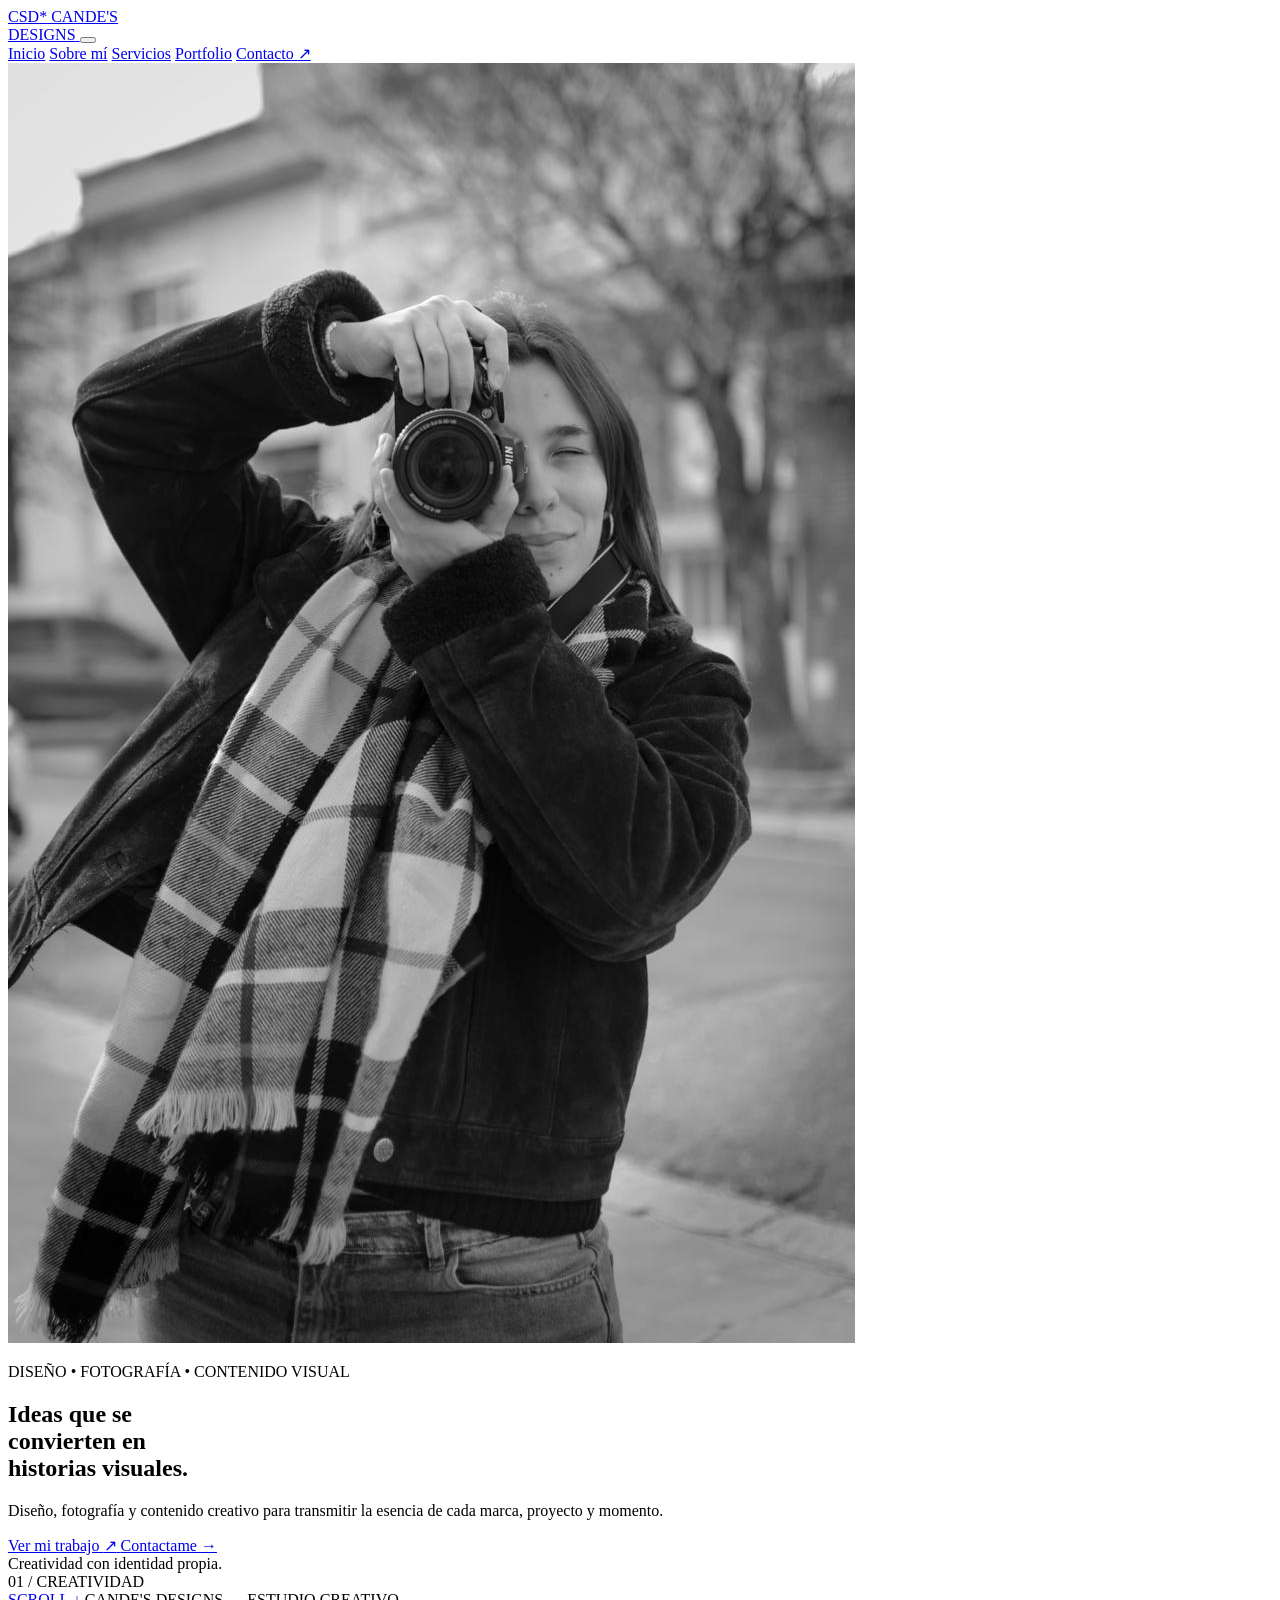
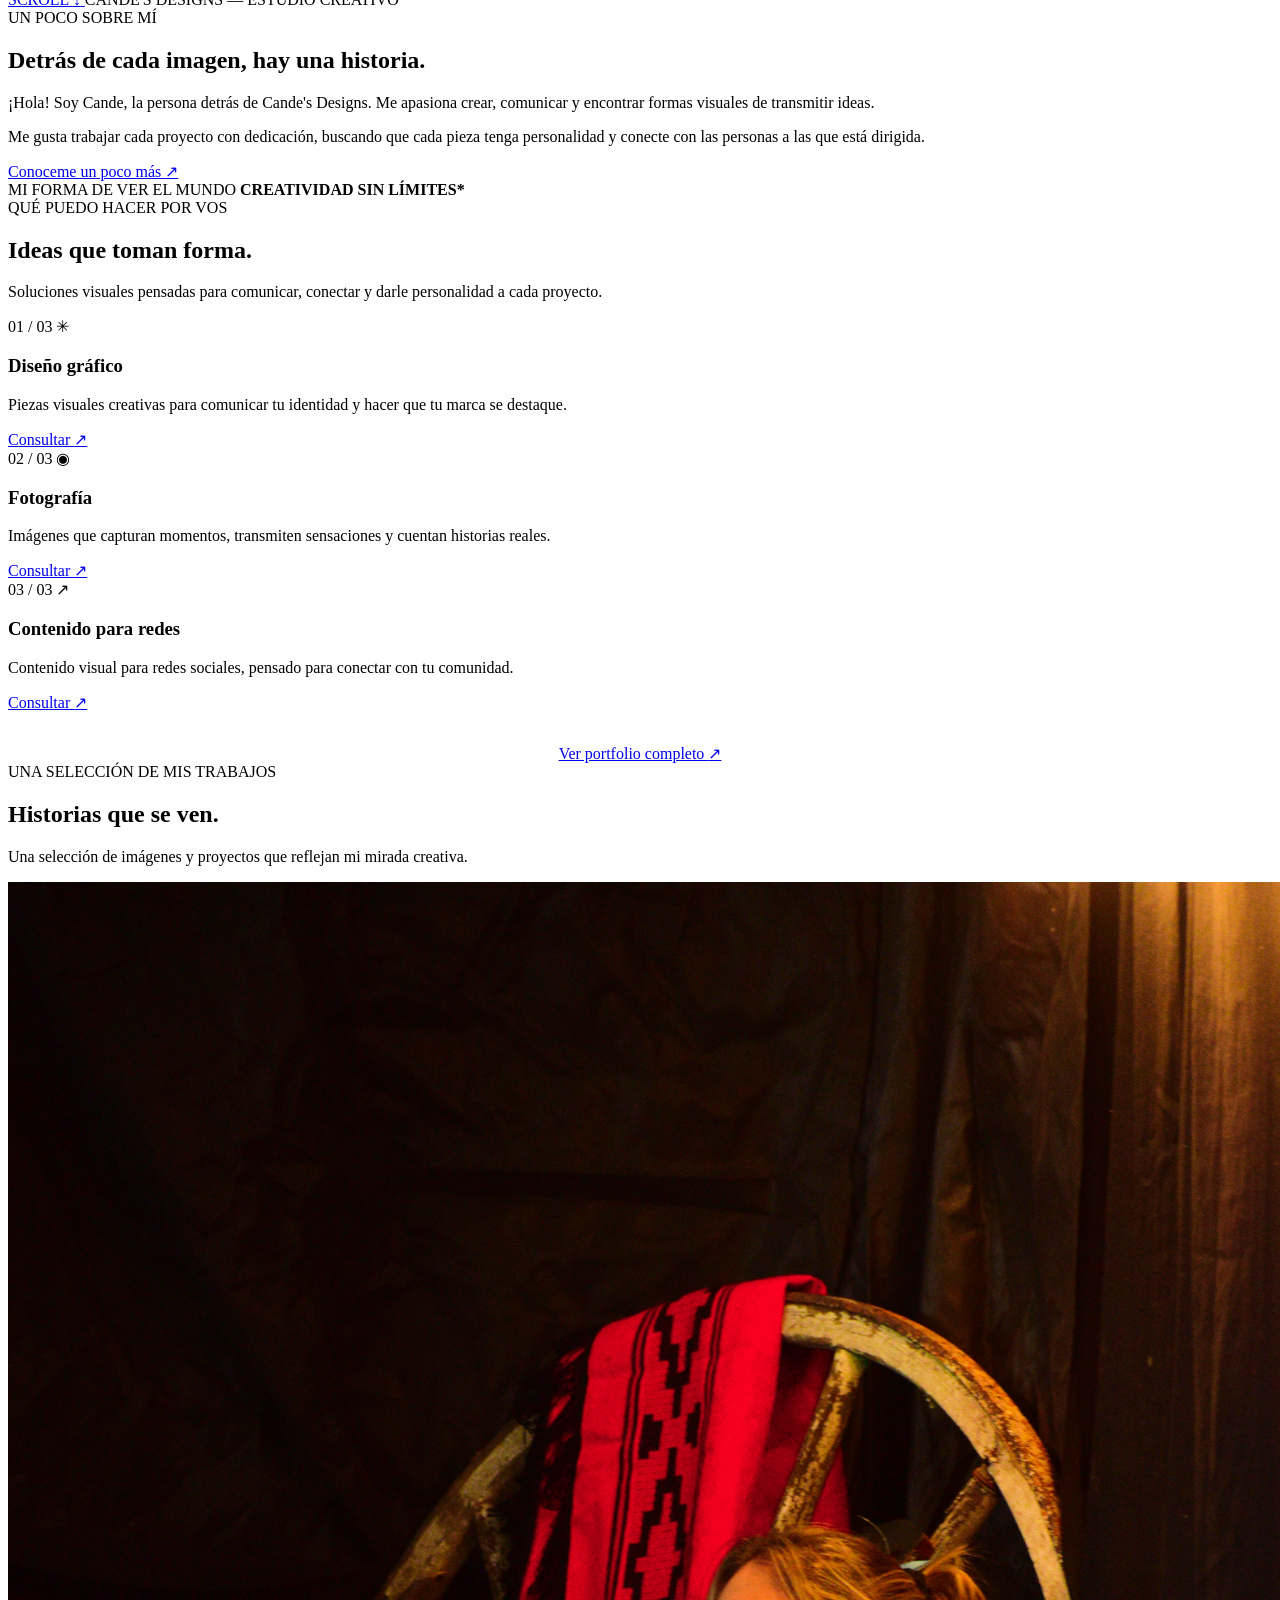
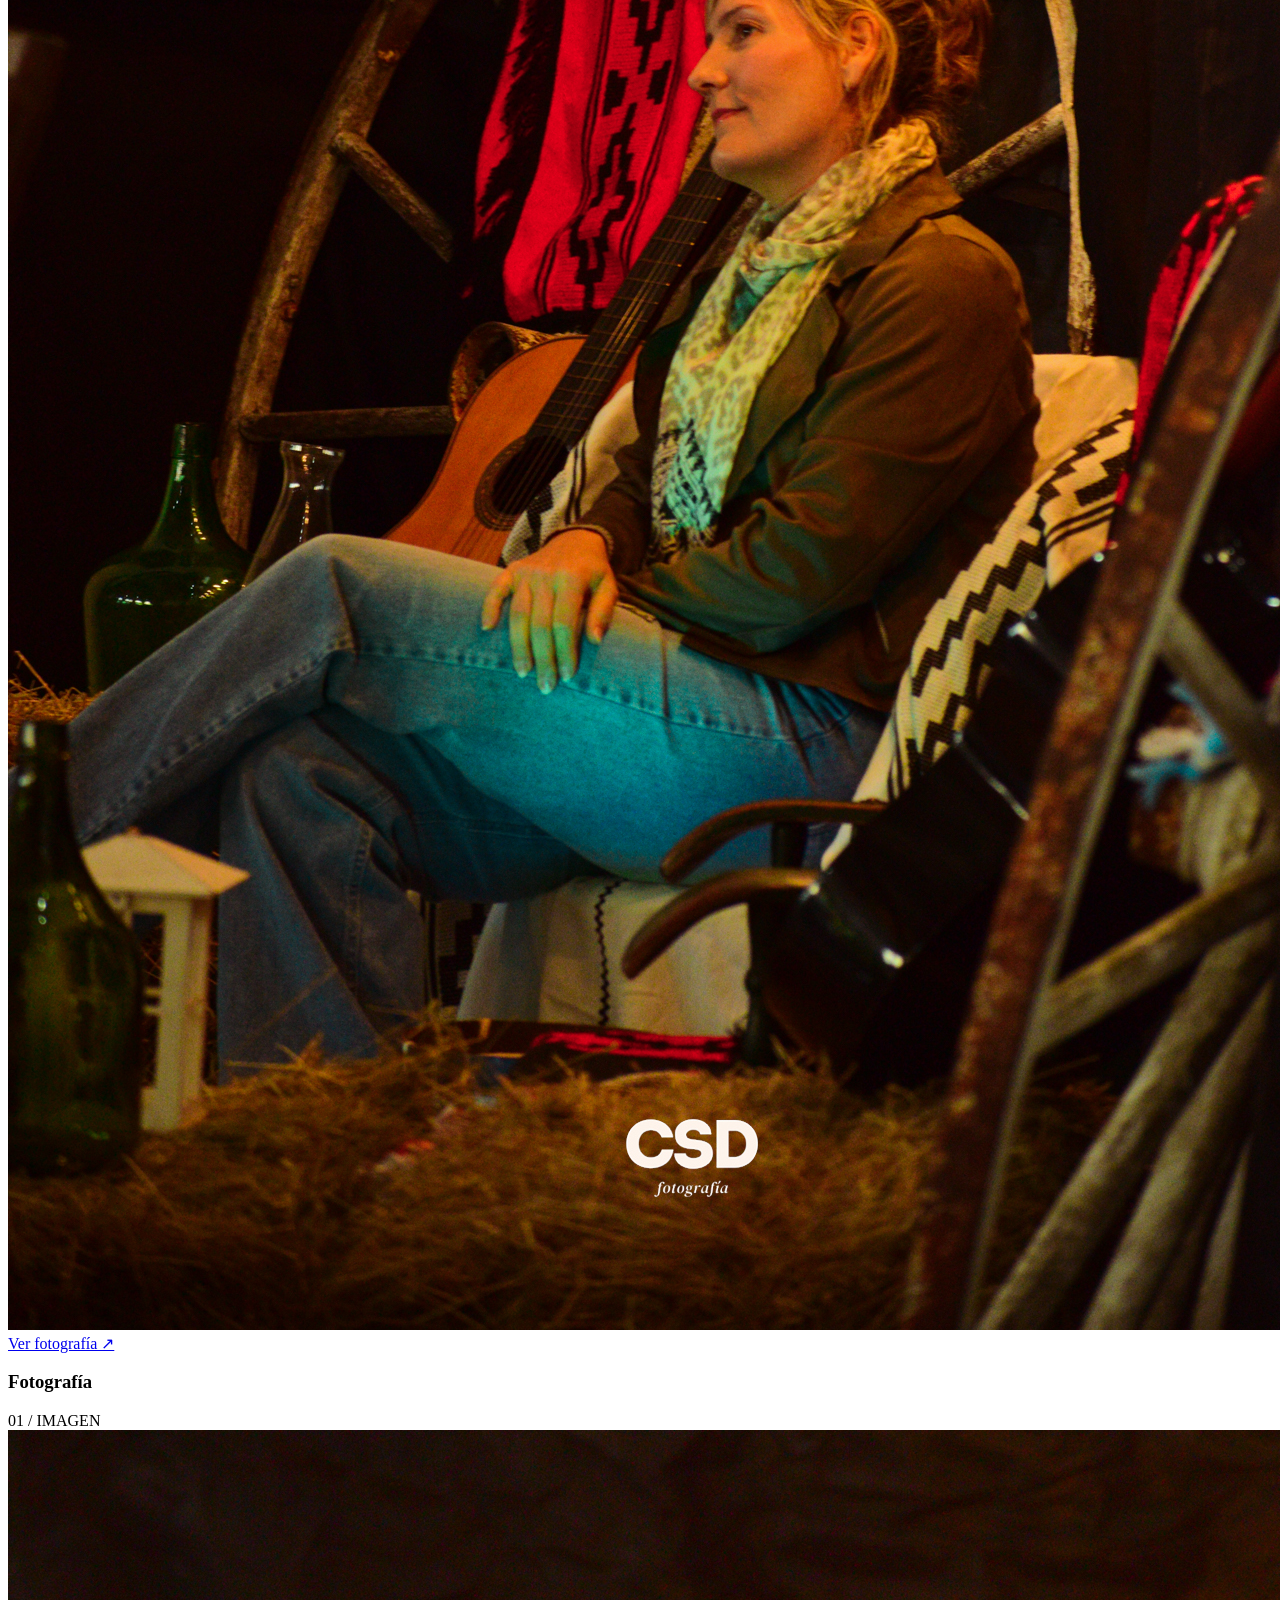
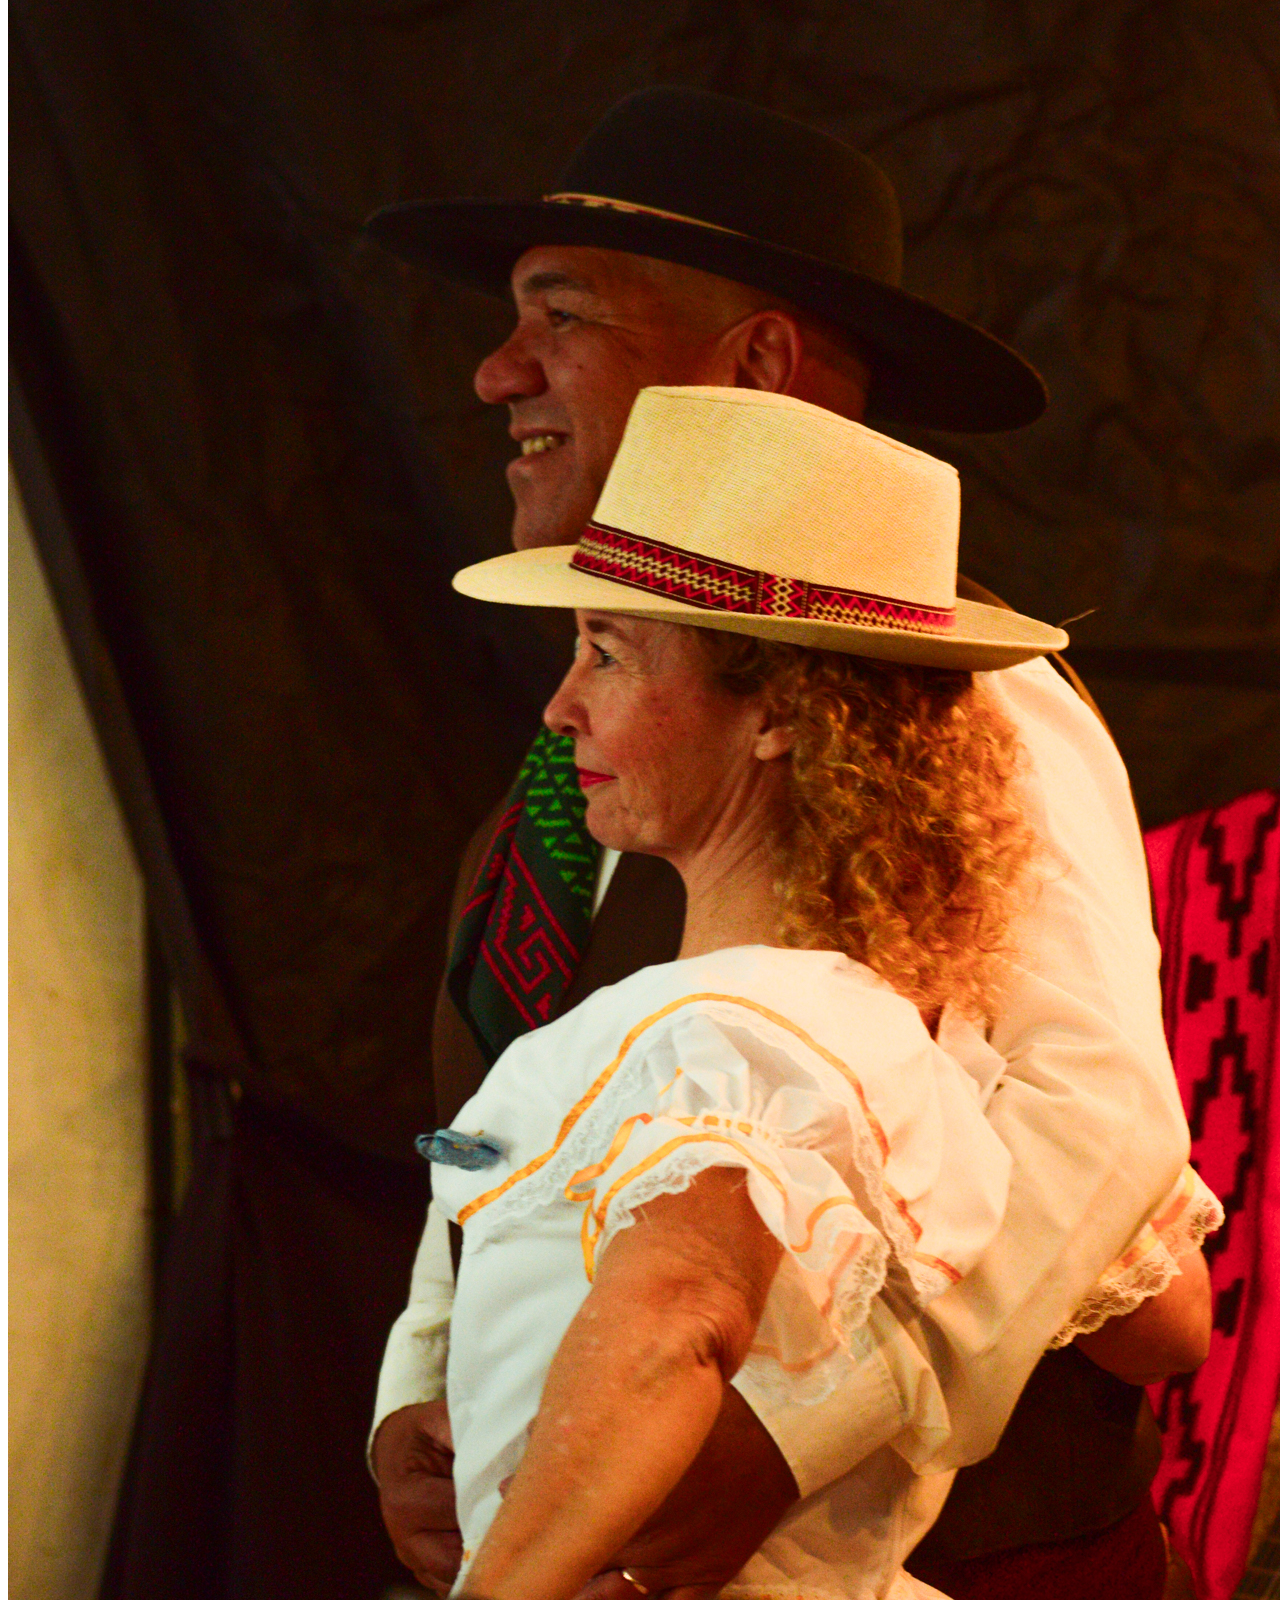
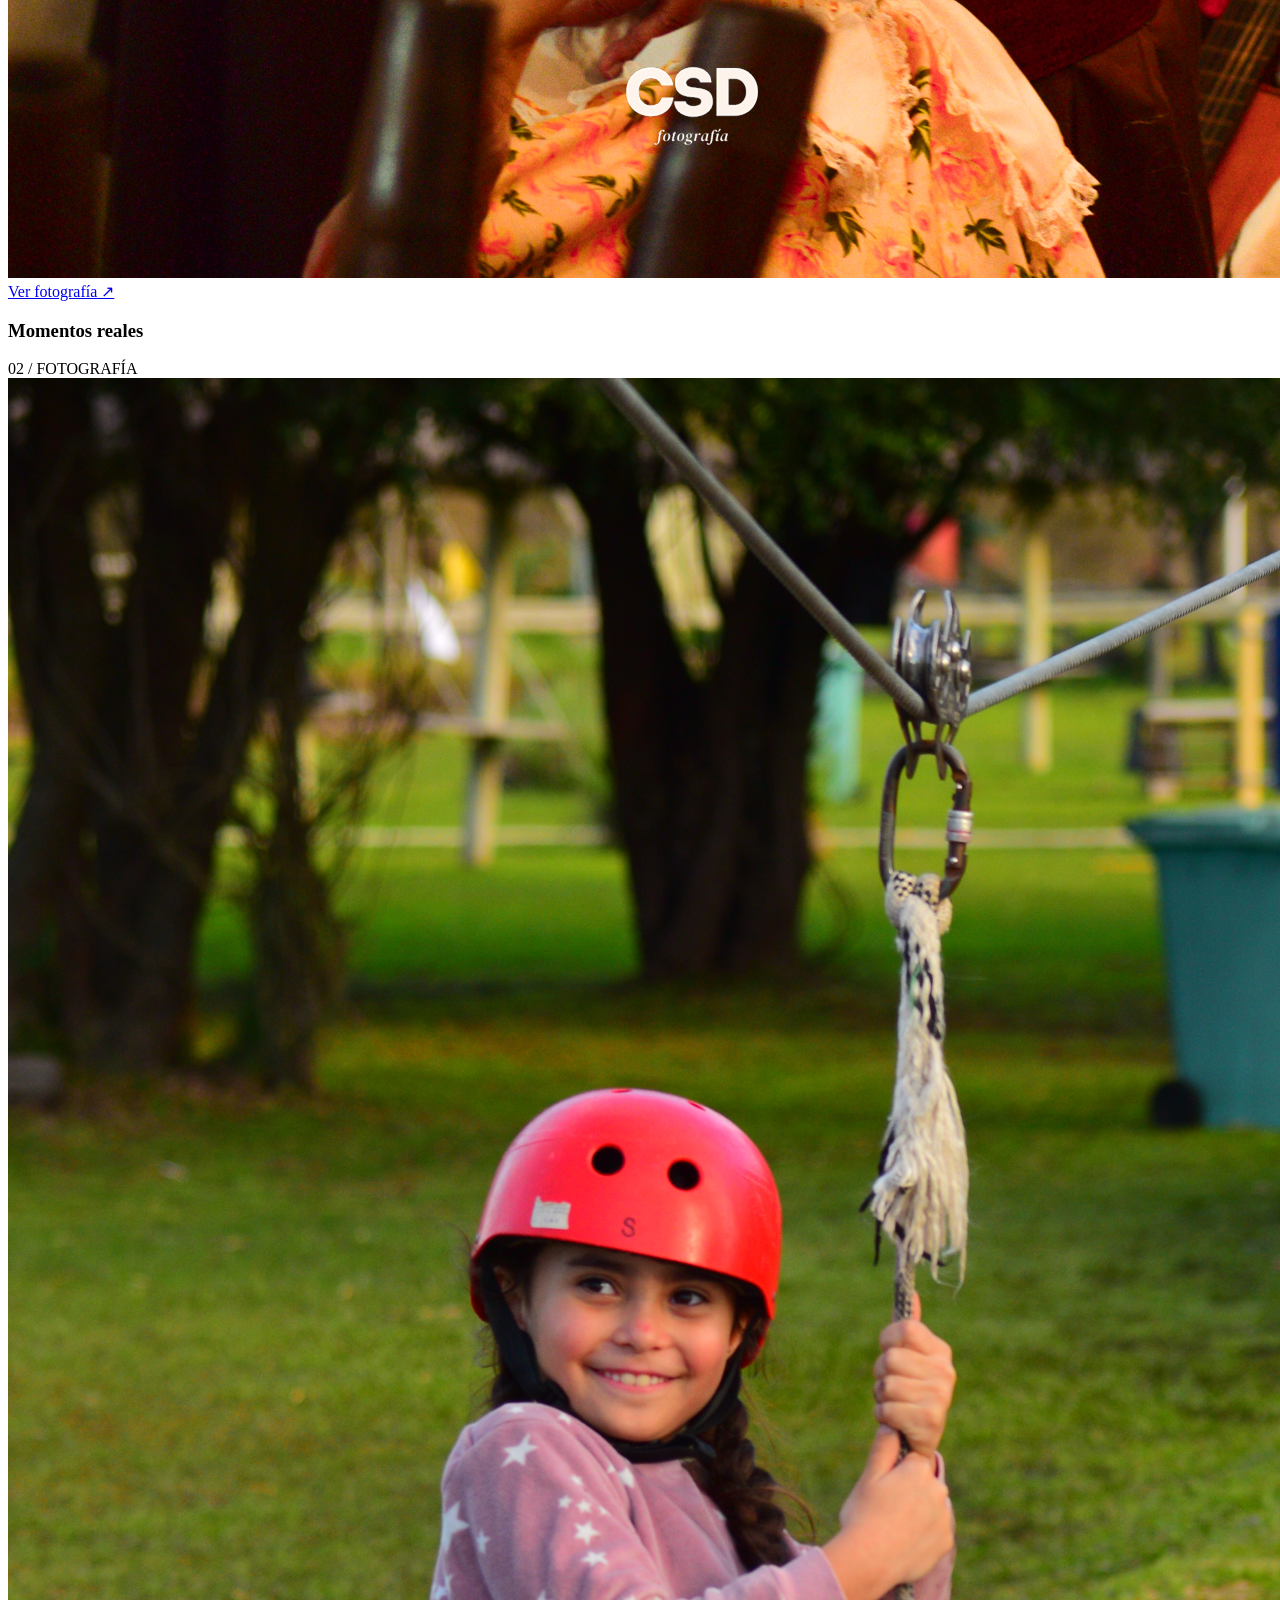
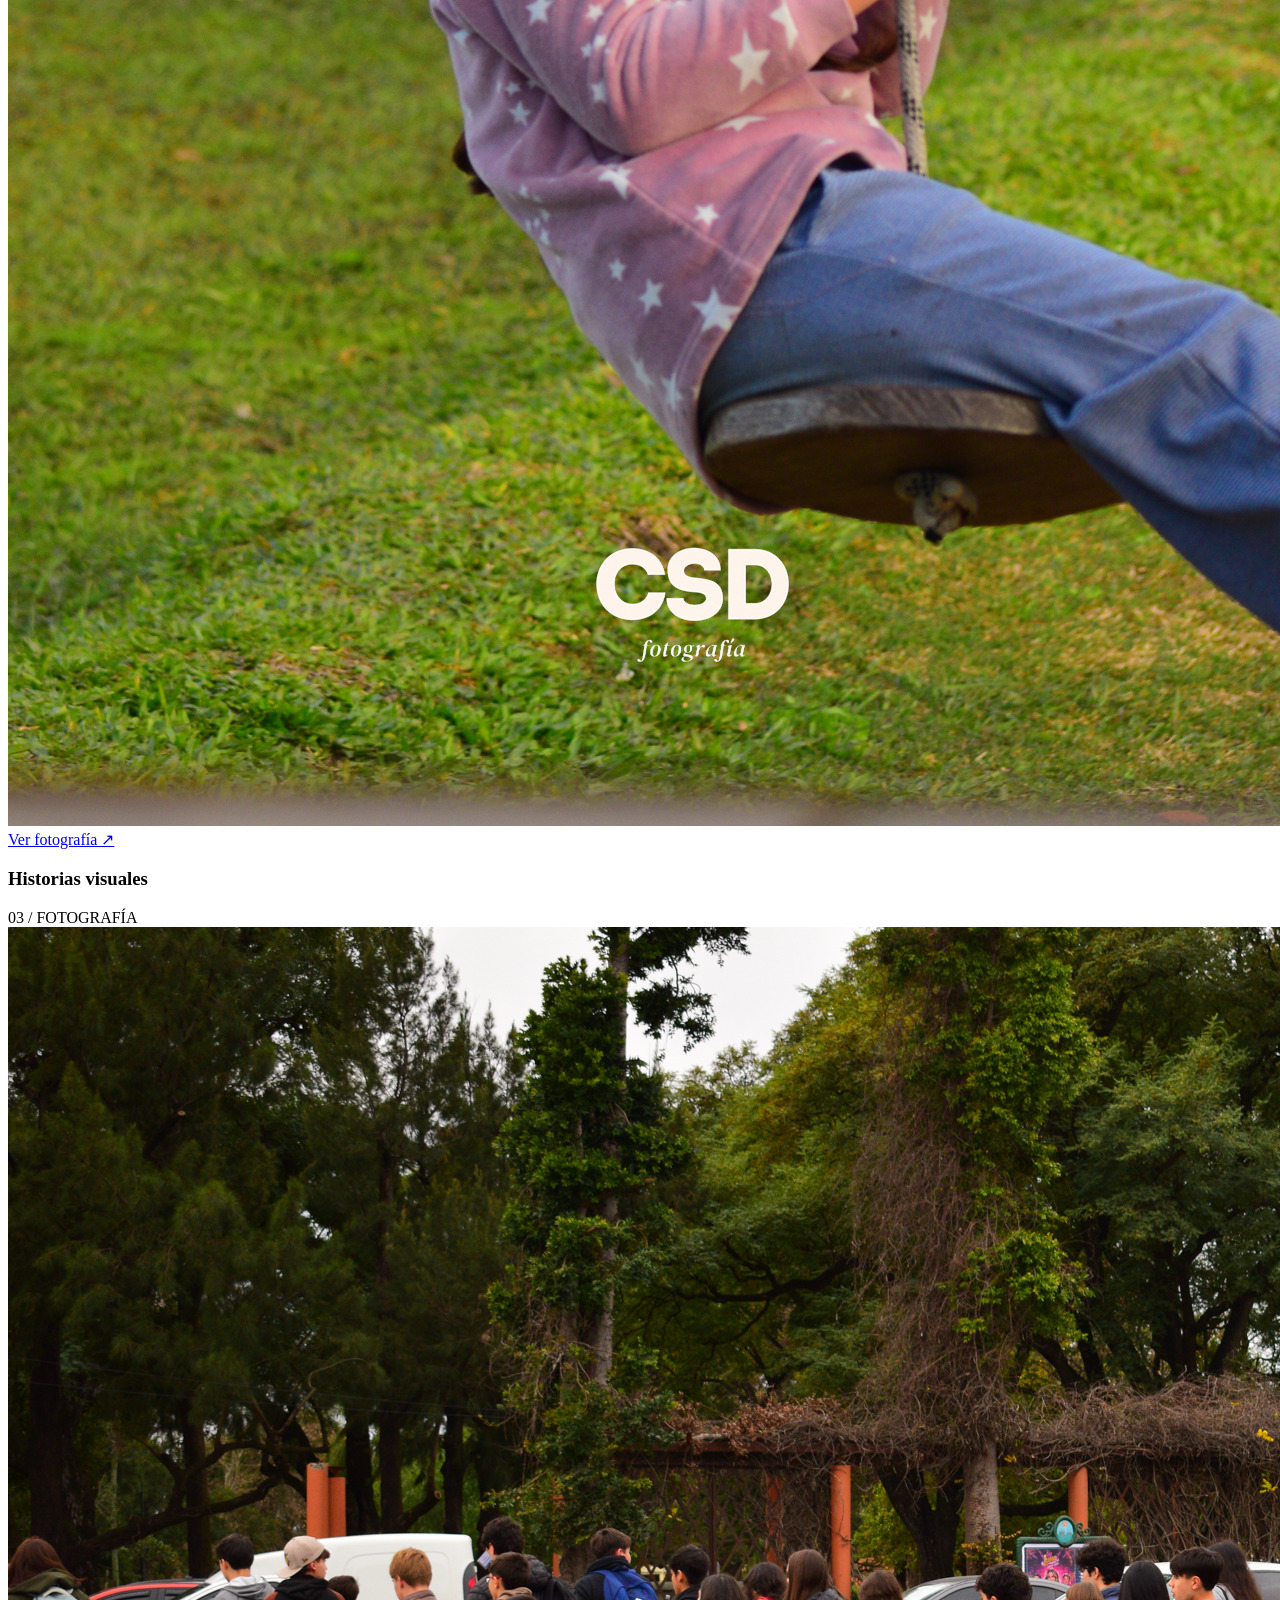
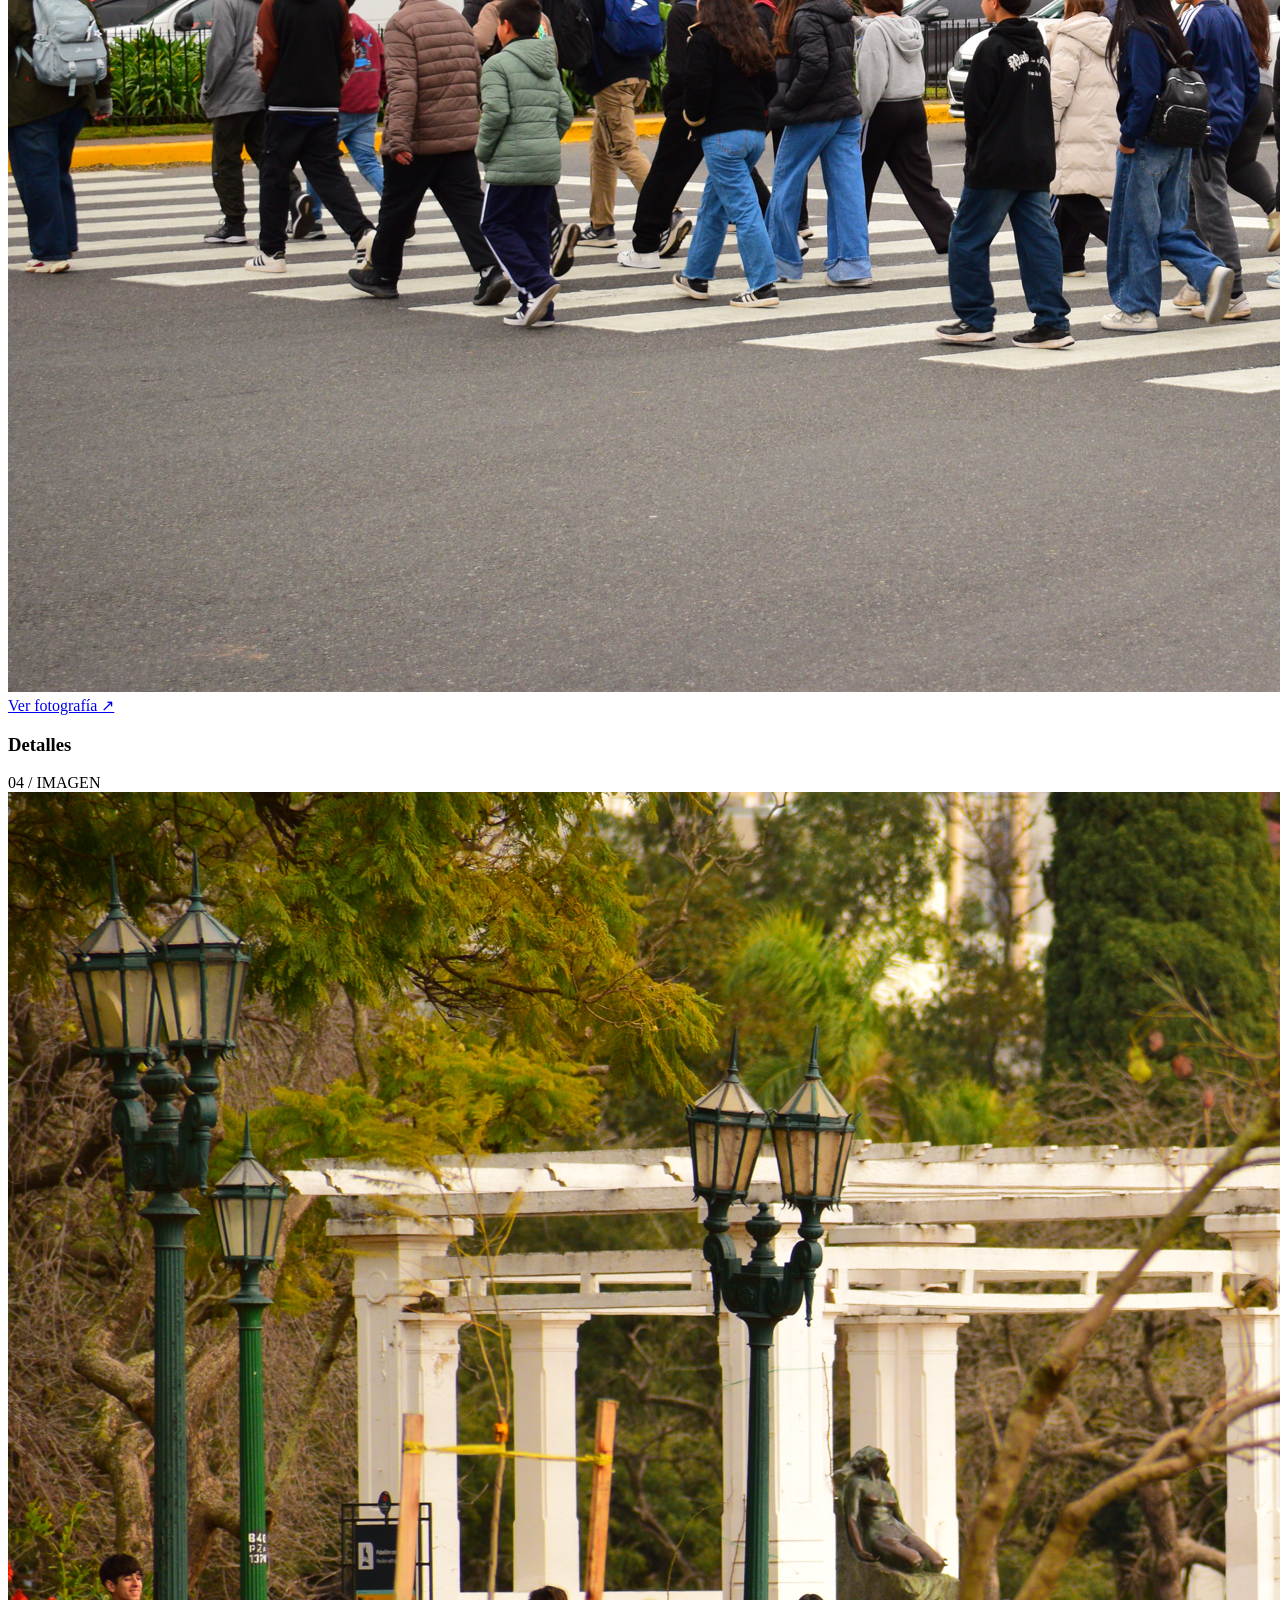
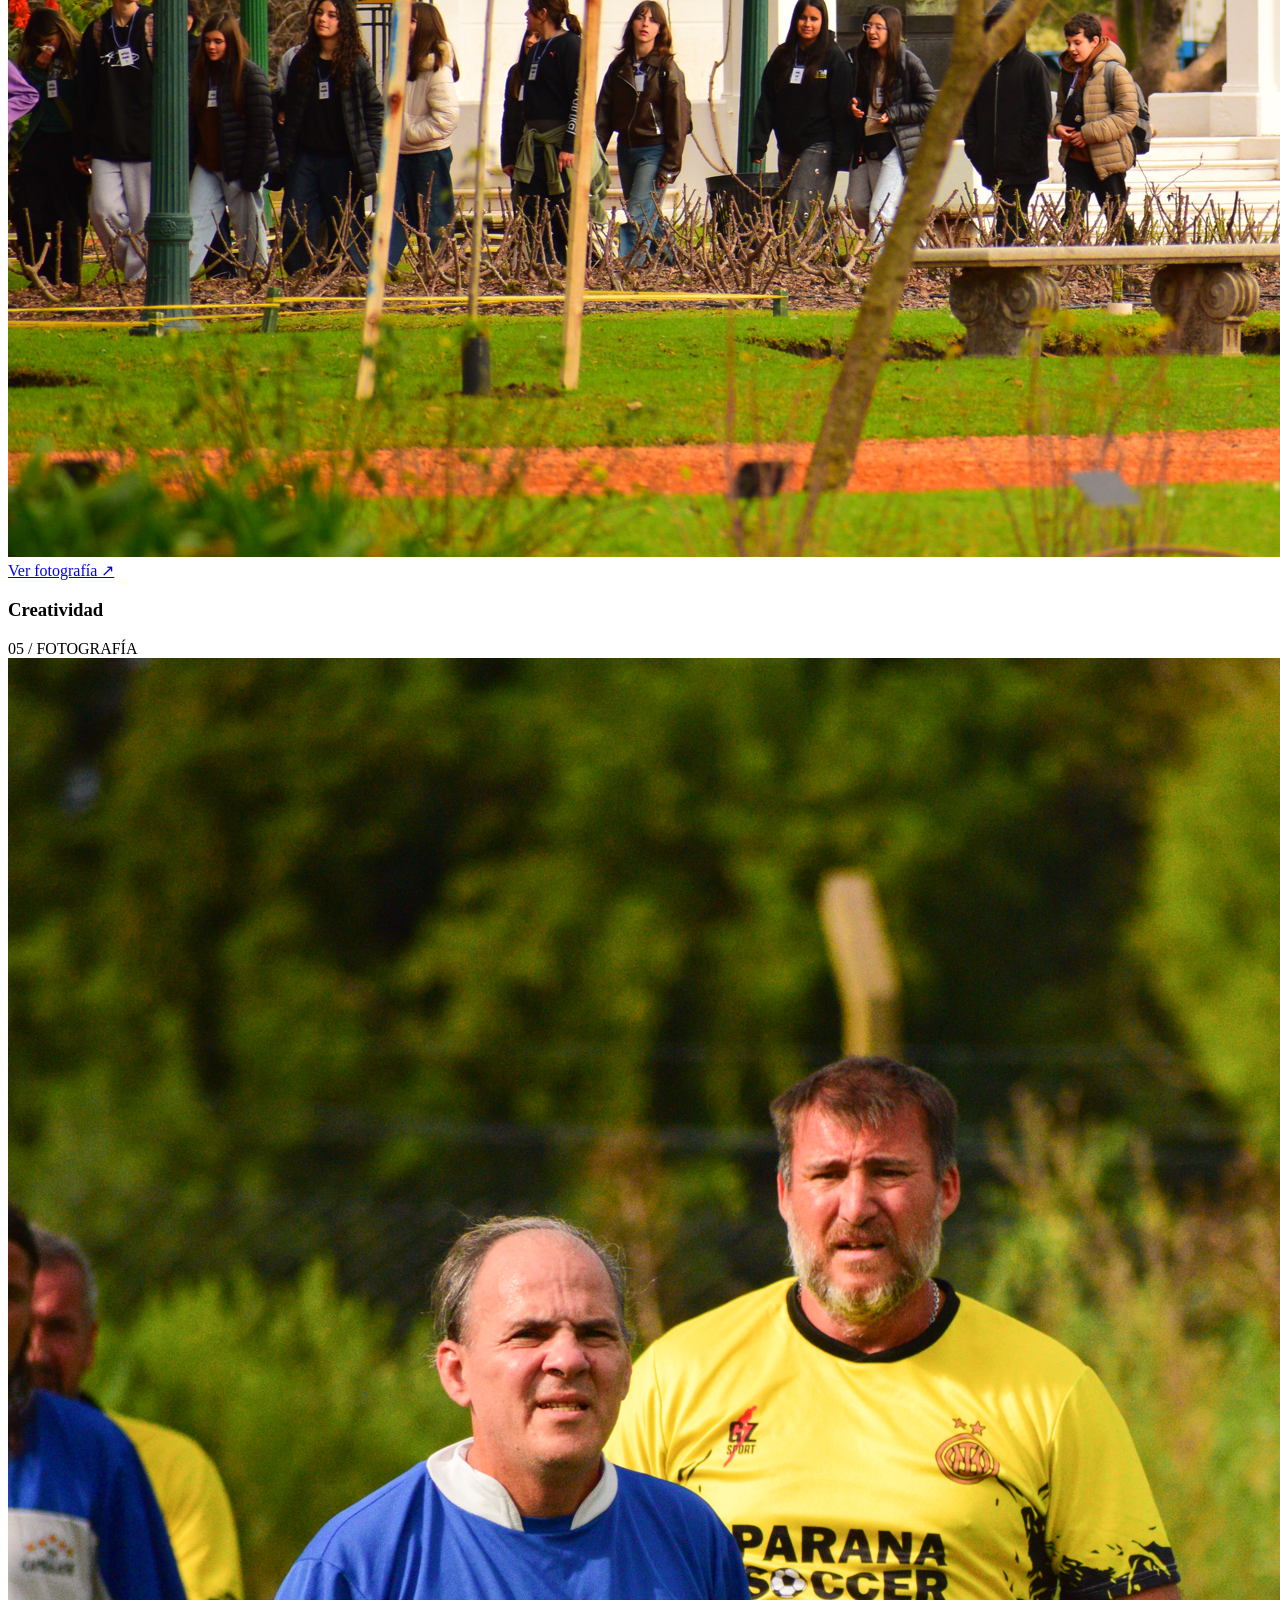
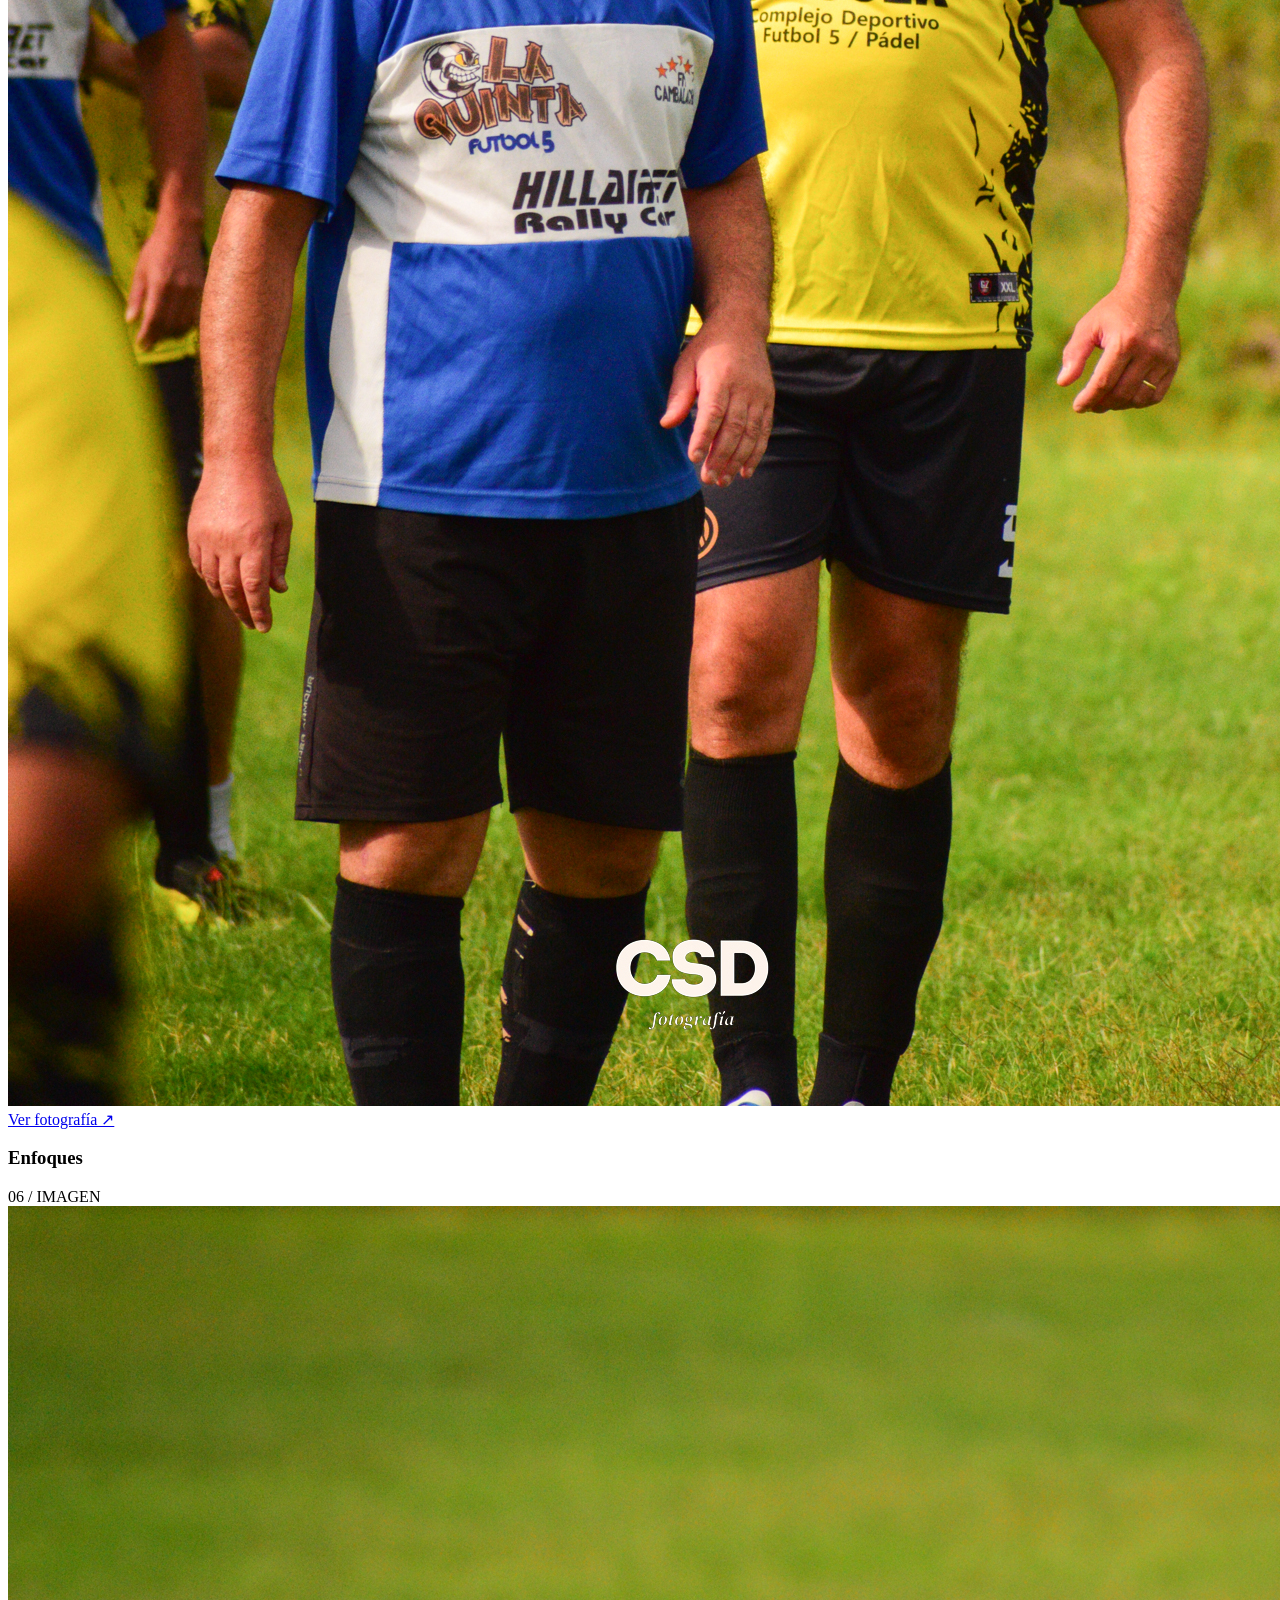
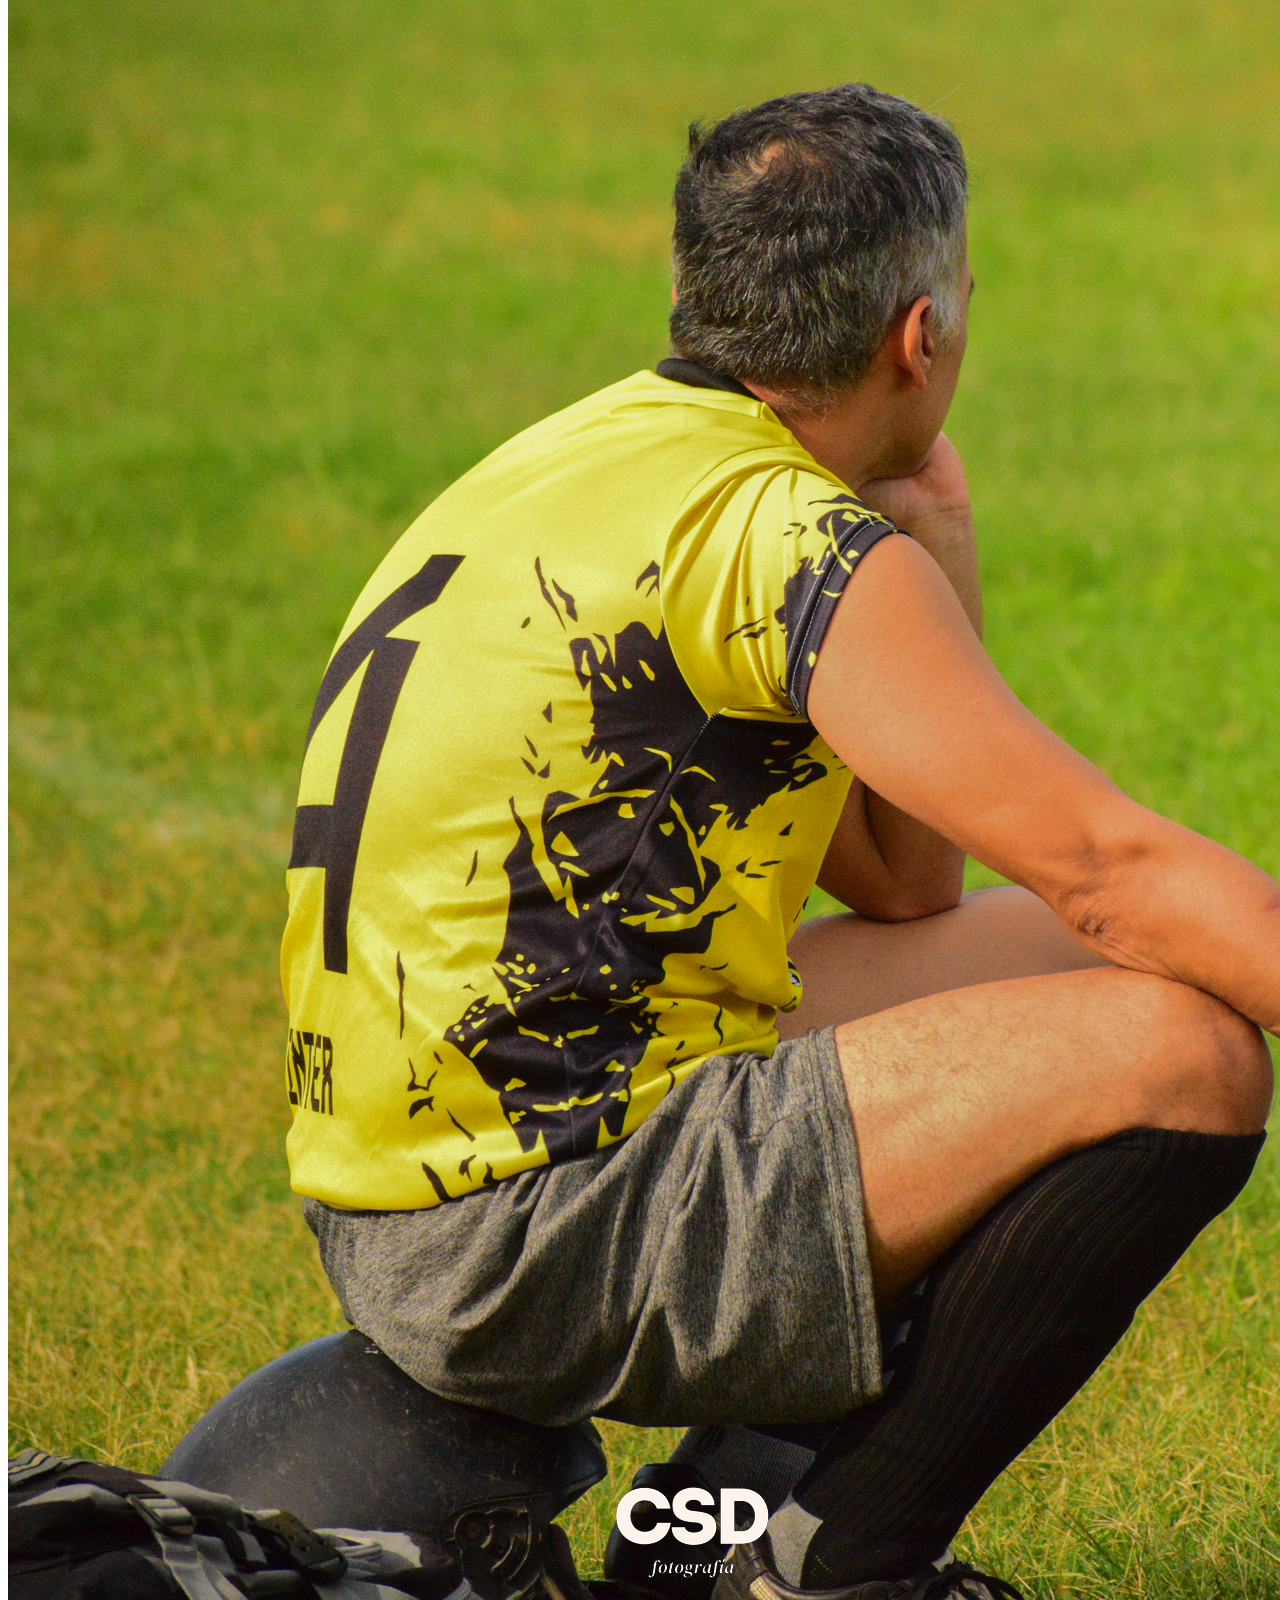
==== index.html @ 2235164f "Update index.html" ====
<!DOCTYPE html>
<html lang="es">
<head>
  <meta charset="UTF-8">
  <meta name="viewport" content="width=device-width, initial-scale=1.0">
  <meta name="theme-color" content="#101010">
  <meta name="description" content="Cande's Designs: diseño gráfico, fotografía y contenido visual creativo.">
  <title>Cande's Designs | Diseño, fotografía y creatividad</title>

  <link rel="preconnect" href="https://fonts.googleapis.com">
  <link rel="preconnect" href="https://fonts.gstatic.com" crossorigin>
  <link href="https://fonts.googleapis.com/css2?family=DM+Sans:wght@400;500;600;700&family=Poppins:wght@400;500;600;700;800&display=swap" rel="stylesheet">
  <link rel="stylesheet" href="style.css">
</head>

<body>
  <header class="header">
    <a class="logo" href="#inicio" aria-label="Cande's Designs, inicio">
      <span class="logo-principal">CSD<span>*</span></span>
      <span class="logo-secundario">CANDE'S<br>DESIGNS</span>
    </a>

    <button class="menu-toggle" id="menu-toggle" aria-label="Abrir menú" aria-expanded="false" aria-controls="menu" type="button">
      <span></span><span></span><span></span>
    </button>

    <nav class="menu" id="menu">
      <a class="activo" href="#inicio">Inicio</a>
      <a href="#sobre-mi">Sobre mí</a>
      <a href="#servicios">Servicios</a>
      <a href="#portfolio">Portfolio</a>
      <a class="menu-contacto" href="https://wa.me/5493435201478" target="_blank" rel="noopener noreferrer">
        Contacto <span>↗</span>
      </a>
    </nav>
  </header>

  <main>
    <!-- PORTADA -->
    <section class="hero" id="inicio">
      <img class="hero-foto" src="portada.jpg" alt="Fotografía de Cande con su cámara">
      <div class="hero-sombra"></div>

      <div class="hero-contenido">
        <p class="hero-etiqueta">
          DISEÑO <span>•</span> FOTOGRAFÍA <span>•</span> CONTENIDO VISUAL
        </p>

        <h1>
          Ideas que se<br class="salto-desktop">
          convierten en<br class="salto-desktop">
          <span>historias visuales.</span>
        </h1>

        <p class="hero-descripcion">
          Diseño, fotografía y contenido creativo para transmitir
          la esencia de cada marca, proyecto y momento.
        </p>

        <div class="hero-botones">
          <a class="boton boton-azul" href="#portfolio">
            Ver mi trabajo <span>↗</span>
          </a>

          <a class="boton boton-transparente" href="https://wa.me/5493435201478" target="_blank" rel="noopener noreferrer">
            Contactame <span>→</span>
          </a>
        </div>

        <div class="hero-firma">
          <span class="firma-linea"></span>
          <span>Creatividad con identidad propia.</span>
        </div>
      </div>

      <div class="hero-lateral">
        <span class="lateral-numero">01</span>
        <span class="lateral-raya">/</span>
        <span class="lateral-texto">CREATIVIDAD</span>
      </div>

      <a class="scroll-indicador" href="#sobre-mi">
        <span class="scroll-icono"></span>
        <span>SCROLL</span>
        <span class="scroll-flecha">↓</span>
      </a>

      <span class="hero-coordenada">CANDE'S DESIGNS — ESTUDIO CREATIVO</span>
    </section>

    <!-- SOBRE MÍ -->
    <section class="seccion sobre-mi" id="sobre-mi">
      <div class="seccion-etiqueta">
        <span class="punto-azul"></span>
        UN POCO SOBRE MÍ
      </div>

      <div class="sobre-grid">
        <h2>Detrás de cada imagen, <span>hay una historia.</span></h2>

        <div class="sobre-texto">
          <p>
            ¡Hola! Soy Cande, la persona detrás de Cande's Designs.
            Me apasiona crear, comunicar y encontrar formas visuales
            de transmitir ideas.
          </p>

          <p>
            Me gusta trabajar cada proyecto con dedicación, buscando
            que cada pieza tenga personalidad y conecte con las personas
            a las que está dirigida.
          </p>

          <a class="enlace-azul" href="https://wa.me/5493435201478" target="_blank" rel="noopener noreferrer">
            Conoceme un poco más <span>↗</span>
          </a>
        </div>
      </div>

      <div class="sobre-franja">
        <span>MI FORMA DE VER EL MUNDO</span>
        <strong>CREATIVIDAD SIN LÍMITES<span>*</span></strong>
      </div>
    </section>

    <!-- SERVICIOS -->
    <section class="seccion servicios" id="servicios">
      <div class="seccion-encabezado">
        <div>
          <div class="seccion-etiqueta">
            <span class="punto-azul"></span>
            QUÉ PUEDO HACER POR VOS
          </div>
          <h2>Ideas que toman <span>forma.</span></h2>
        </div>

        <p class="seccion-intro">
          Soluciones visuales pensadas para comunicar, conectar
          y darle personalidad a cada proyecto.
        </p>
      </div>

      <div class="servicios-grid">
        <article class="servicio-card">
          <div class="servicio-arriba">
            <span>01 / 03</span>
            <span class="servicio-simbolo">✳</span>
          </div>
          <h3>Diseño gráfico</h3>
          <p>
            Piezas visuales creativas para comunicar tu identidad
            y hacer que tu marca se destaque.
          </p>
          <a href="https://wa.me/5493435201478" target="_blank" rel="noopener noreferrer">
            Consultar <span>↗</span>
          </a>
        </article>

        <article class="servicio-card servicio-azul">
          <div class="servicio-arriba">
            <span>02 / 03</span>
            <span class="servicio-simbolo">◉</span>
          </div>
          <h3>Fotografía</h3>
          <p>
            Imágenes que capturan momentos, transmiten sensaciones
            y cuentan historias reales.
          </p>
          <a href="https://wa.me/5493435201478" target="_blank" rel="noopener noreferrer">
            Consultar <span>↗</span>
          </a>
        </article>

        <article class="servicio-card">
          <div class="servicio-arriba">
            <span>03 / 03</span>
            <span class="servicio-simbolo">↗</span>
          </div>
          <h3>Contenido para redes</h3>
          <p>
            Contenido visual para redes sociales, pensado para
            conectar con tu comunidad.
          </p>
          <a href="https://wa.me/5493435201478" target="_blank" rel="noopener noreferrer">
            Consultar <span>↗</span>
          </a>
        </article>
      </div>

      <div style="display:flex;justify-content:center;margin-top:32px;">
        <a class="boton boton-azul" href="https://drive.google.com/file/d/1Brp6eMHCFER69mzucBfLuoqs7ZtTFHFe/view?usp=sharing" target="_blank" rel="noopener noreferrer">
          Ver portfolio completo <span>↗</span>
        </a>
      </div>
    </section>

    <!-- PORTFOLIO -->
    <section class="seccion portfolio" id="portfolio">
      <div class="seccion-encabezado">
        <div>
          <div class="seccion-etiqueta">
            <span class="punto-azul"></span>
            UNA SELECCIÓN DE MIS TRABAJOS
          </div>
          <h2>Historias que <span>se ven.</span></h2>
        </div>

        <p class="seccion-intro">
          Una selección de imágenes y proyectos que reflejan
          mi mirada creativa.
        </p>
      </div>

      <div class="portfolio-grid">
        <article class="proyecto proyecto-destacado">
          <a class="proyecto-foto" href="foto-1.jpg" target="_blank" rel="noopener">
            <img src="foto-1.jpg" alt="Trabajo fotográfico número uno" loading="lazy">
            <span class="proyecto-overlay">Ver fotografía ↗</span>
          </a>
          <div class="proyecto-datos">
            <h3>Fotografía</h3><span>01 / IMAGEN</span>
          </div>
        </article>

        <article class="proyecto">
          <a class="proyecto-foto" href="foto-2.jpg" target="_blank" rel="noopener">
            <img src="foto-2.jpg" alt="Trabajo fotográfico número dos" loading="lazy">
            <span class="proyecto-overlay">Ver fotografía ↗</span>
          </a>
          <div class="proyecto-datos">
            <h3>Momentos reales</h3><span>02 / FOTOGRAFÍA</span>
          </div>
        </article>

        <article class="proyecto">
          <a class="proyecto-foto" href="foto-3.jpg" target="_blank" rel="noopener">
            <img src="foto-3.jpg" alt="Trabajo fotográfico número tres" loading="lazy">
            <span class="proyecto-overlay">Ver fotografía ↗</span>
          </a>
          <div class="proyecto-datos">
            <h3>Historias visuales</h3><span>03 / FOTOGRAFÍA</span>
          </div>
        </article>

        <article class="proyecto">
          <a class="proyecto-foto" href="foto-4.jpg" target="_blank" rel="noopener">
            <img src="foto-4.jpg" alt="Trabajo fotográfico número cuatro" loading="lazy">
            <span class="proyecto-overlay">Ver fotografía ↗</span>
          </a>
          <div class="proyecto-datos">
            <h3>Detalles</h3><span>04 / IMAGEN</span>
          </div>
        </article>

        <article class="proyecto">
          <a class="proyecto-foto" href="foto-5.jpg" target="_blank" rel="noopener">
            <img src="foto-5.jpg" alt="Trabajo fotográfico número cinco" loading="lazy">
            <span class="proyecto-overlay">Ver fotografía ↗</span>
          </a>
          <div class="proyecto-datos">
            <h3>Creatividad</h3><span>05 / FOTOGRAFÍA</span>
          </div>
        </article>

        <article class="proyecto">
          <a class="proyecto-foto" href="foto-6.jpg" target="_blank" rel="noopener">
            <img src="foto-6.jpg" alt="Trabajo fotográfico número seis" loading="lazy">
            <span class="proyecto-overlay">Ver fotografía ↗</span>
          </a>
          <div class="proyecto-datos">
            <h3>Enfoques</h3><span>06 / IMAGEN</span>
          </div>
        </article>

        <article class="proyecto">
          <a class="proyecto-foto" href="foto-7.jpg" target="_blank" rel="noopener">
            <img src="foto-7.jpg" alt="Trabajo fotográfico número siete" loading="lazy">
            <span class="proyecto-overlay">Ver fotografía ↗</span>
          </a>
          <div class="proyecto-datos">
            <h3>Inspiración</h3><span>07 / FOTOGRAFÍA</span>
          </div>
        </article>

        <div class="portfolio-boton-contenedor">
          <a class="boton-portfolio" href="https://drive.google.com/drive/folders/10mteLxqmlpn50_aXnqpu1d6EoZiTX01B?usp=sharing" target="_blank" rel="noopener noreferrer">
            Ver todas las fotos <span>↗</span>
          </a>
        </div>
      </div>
    </section>

    <!-- CONTACTO AZUL -->
    <section class="contacto contacto-opcion-1" id="contacto">
      <div class="contacto-fondo">CSD*</div>

      <div class="contacto-contenido">
        <div class="seccion-etiqueta etiqueta-blanca">
          <span class="punto-blanco"></span>
          HABLEMOS DE TU PROYECTO
        </div>

        <h2>Tu próxima idea<br>empieza <span>acá.</span></h2>

        <p>
          Contame qué estás imaginando. Podemos convertir esa idea
          en algo visual, auténtico y hecho para vos.
        </p>

        <a class="boton boton-blanco" href="https://wa.me/5493435201478" target="_blank" rel="noopener noreferrer">
          Escribime por WhatsApp <span>↗</span>
        </a>
      </div>
    </section>
  </main>

  <!-- FOOTER NEGRO: SOLO WHATSAPP -->
  <footer class="footer footer-opcion-1">
    <div class="footer-superior">
      <a class="footer-logo" href="#inicio" aria-label="Volver al inicio">
        <span class="footer-marca">CSD<span>*</span></span>
        <span class="footer-nombre">CANDE'S<br>DESIGNS</span>
      </a>

      <p>Diseño, fotografía y contenido visual.</p>

      <a class="footer-arriba" href="#inicio">VOLVER ARRIBA ↑</a>
    </div>

    <div class="footer-inferior">
      <span class="footer-copy">© 2026 Cande's Designs. Hecho con creatividad.</span>

      <a class="footer-whatsapp" href="https://wa.me/5493435201478" target="_blank" rel="noopener noreferrer" aria-label="Contactar por WhatsApp" title="Contactar por WhatsApp">
        <svg viewBox="0 0 32 32" aria-hidden="true">
          <path d="M16 2.5A13.4 13.4 0 0 0 4.5 22.8L2.8 29l6.4-1.7A13.5 13.5 0 1 0 16 2.5zm0 24.5a11 11 0 0 1-5.6-1.5l-.4-.2-3.8 1 1-3.7-.3-.4A11 11 0 1 1 16 27zm6-8.2c-.3-.2-1.8-.9-2.1-1s-.5-.2-.7.2-.8 1-1 1.2-.4.2-.7.1a9 9 0 0 1-2.7-1.7 10 10 0 0 1-1.9-2.4c-.2-.3 0-.5.1-.7l.5-.6c.2-.2.2-.4.3-.5s0-.4 0-.6l-1-2.5c-.3-.6-.5-.5-.7-.5h-.6c-.2 0-.5.1-.8.4s-1.1 1.1-1.1 2.5 1.1 2.9 1.3 3.1 2.2 3.3 5.2 4.6c.7.3 1.2.5 1.6.6.7.2 1.3.2 1.8.1.6-.1 1.8-.7 2-1.4.3-.7.3-1.3.2-1.4s-.3-.3-.6-.4z"/>
        </svg>
      </a>
    </div>
  </footer>

  <!-- BOTÓN FLOTANTE DE WHATSAPP -->
  <a class="whatsapp-flotante" href="https://wa.me/5493435201478" target="_blank" rel="noopener noreferrer" aria-label="Escribime por WhatsApp">
    <svg viewBox="0 0 32 32" aria-hidden="true">
      <path d="M16.04 3C8.87 3 3.04 8.82 3.04 15.99c0 2.29.6 4.52 1.74 6.49L3 29l6.69-1.75a12.96 12.96 0 0 0 6.35 1.62h.01c7.17 0 13-5.83 13-13S23.21 3 16.04 3zm0 23.65h-.01a10.8 10.8 0 0 1-5.5-1.51l-.39-.23-3.97 1.04 1.06-3.87-.25-.4a10.77 10.77 0 0 1-1.65-5.69c0-5.93 4.83-10.76 10.77-10.76 2.87 0 5.57 1.12 7.6 3.15a10.7 10.7 0 0 1 3.15 7.61c0 5.93-4.83 10.76-10.76 10.76z"/>
    </svg>
  </a>

  <script>
    const menuToggle = document.getElementById("menu-toggle");
    const menu = document.getElementById("menu");

    if (menuToggle && menu) {
      menuToggle.addEventListener("click", () => {
        const abierto = menu.classList.toggle("menu-abierto");
        menuToggle.setAttribute("aria-expanded", String(abierto));
        menuToggle.setAttribute("aria-label", abierto ? "Cerrar menú" : "Abrir menú");
      });

      menu.querySelectorAll("a").forEach((enlace) => {
        enlace.addEventListener("click", () => {
          menu.classList.remove("menu-abierto");
          menuToggle.setAttribute("aria-expanded", "false");
          menuToggle.setAttribute("aria-label", "Abrir menú");
        });
      });
    }
  </script>
</body>
</html>
---- style.css ----
white-space: nowrap;
}

.footer-opcion-1 .footer-marca {
  font-family: var(--fuente-titulo);
  font-size: 38px;
  line-height: 1;
  font-weight: 800;
  letter-spacing: -3px;
  white-space: nowrap;
}

.footer-opcion-1 .footer-marca span {
  color: var(--azul);
}

.footer-opcion-1 .footer-nombre {
  color: var(--azul);
  font-size: 9px;
  line-height: 1.4;
  font-weight: 700;
  letter-spacing: 1.5px;
}

.footer-opcion-1 .footer-superior p {
  margin: 0;
  color: #bdbdbd;
  font-size: 12px;
}

.footer-opcion-1 .footer-arriba {
  justify-self: end;
  color: var(--blanco);
  font-size: 11px;
  font-weight: 600;
  letter-spacing: 0;
  white-space: nowrap;
}

.footer-opcion-1 .footer-arriba:hover,
.footer-opcion-1 .footer-enlaces a:hover {
  color: var(--azul);
}

.footer-opcion-1 .footer-inferior {
  display: flex;
  align-items: center;
  justify-content: space-between;
  flex-wrap: wrap;
  gap: 12px 20px;
  padding-top: 15px;
  border-top: 1px solid rgba(255, 255, 255, 0.16);
}

.footer-opcion-1 .footer-copy {
  display: block;
  width: auto;
  padding: 0;
  border: 0;
  color: #aaa;
  font-size: 10px;
}

.footer-opcion-1 .footer-enlaces {
  display: flex;
  align-items: center;
  flex-wrap: wrap;
  gap: 10px;
  color: #888;
  font-size: 10px;
}

.footer-opcion-1 .footer-enlaces a {
  color: var(--blanco);
}

@media (max-width: 700px) {
  .contacto-opcion-1 {
    padding: 58px 6% 48px;
  }

  .contacto-opcion-1 h2 {
    font-size: clamp(38px, 9vw, 56px);
    letter-spacing: -2px;
  }

  .contacto-opcion-1 .contacto-contenido > p {
    max-width: 100%;
    font-size: 14px;
  }

  .contacto-opcion-1 .contacto-fondo {
    right: -8%;
    bottom: -35px;
    font-size: 165px;
    letter-spacing: -10px;
  }

  .footer-opcion-1 {
    padding: 25px 6% 18px;
  }

  .footer-opcion-1 .footer-superior {
    grid-template-columns: minmax(0, 1fr) auto;
    gap: 15px;
  }

  .footer-opcion-1 .footer-superior p {
    grid-column: 1 / -1;
    grid-row: 2;
  }

  .footer-opcion-1 .footer-arriba {
    grid-column: 2;
    grid-row: 1;
  }

  .footer-opcion-1 .footer-inferior {
    align-items: flex-start;
    flex-direction: column;
  }
}
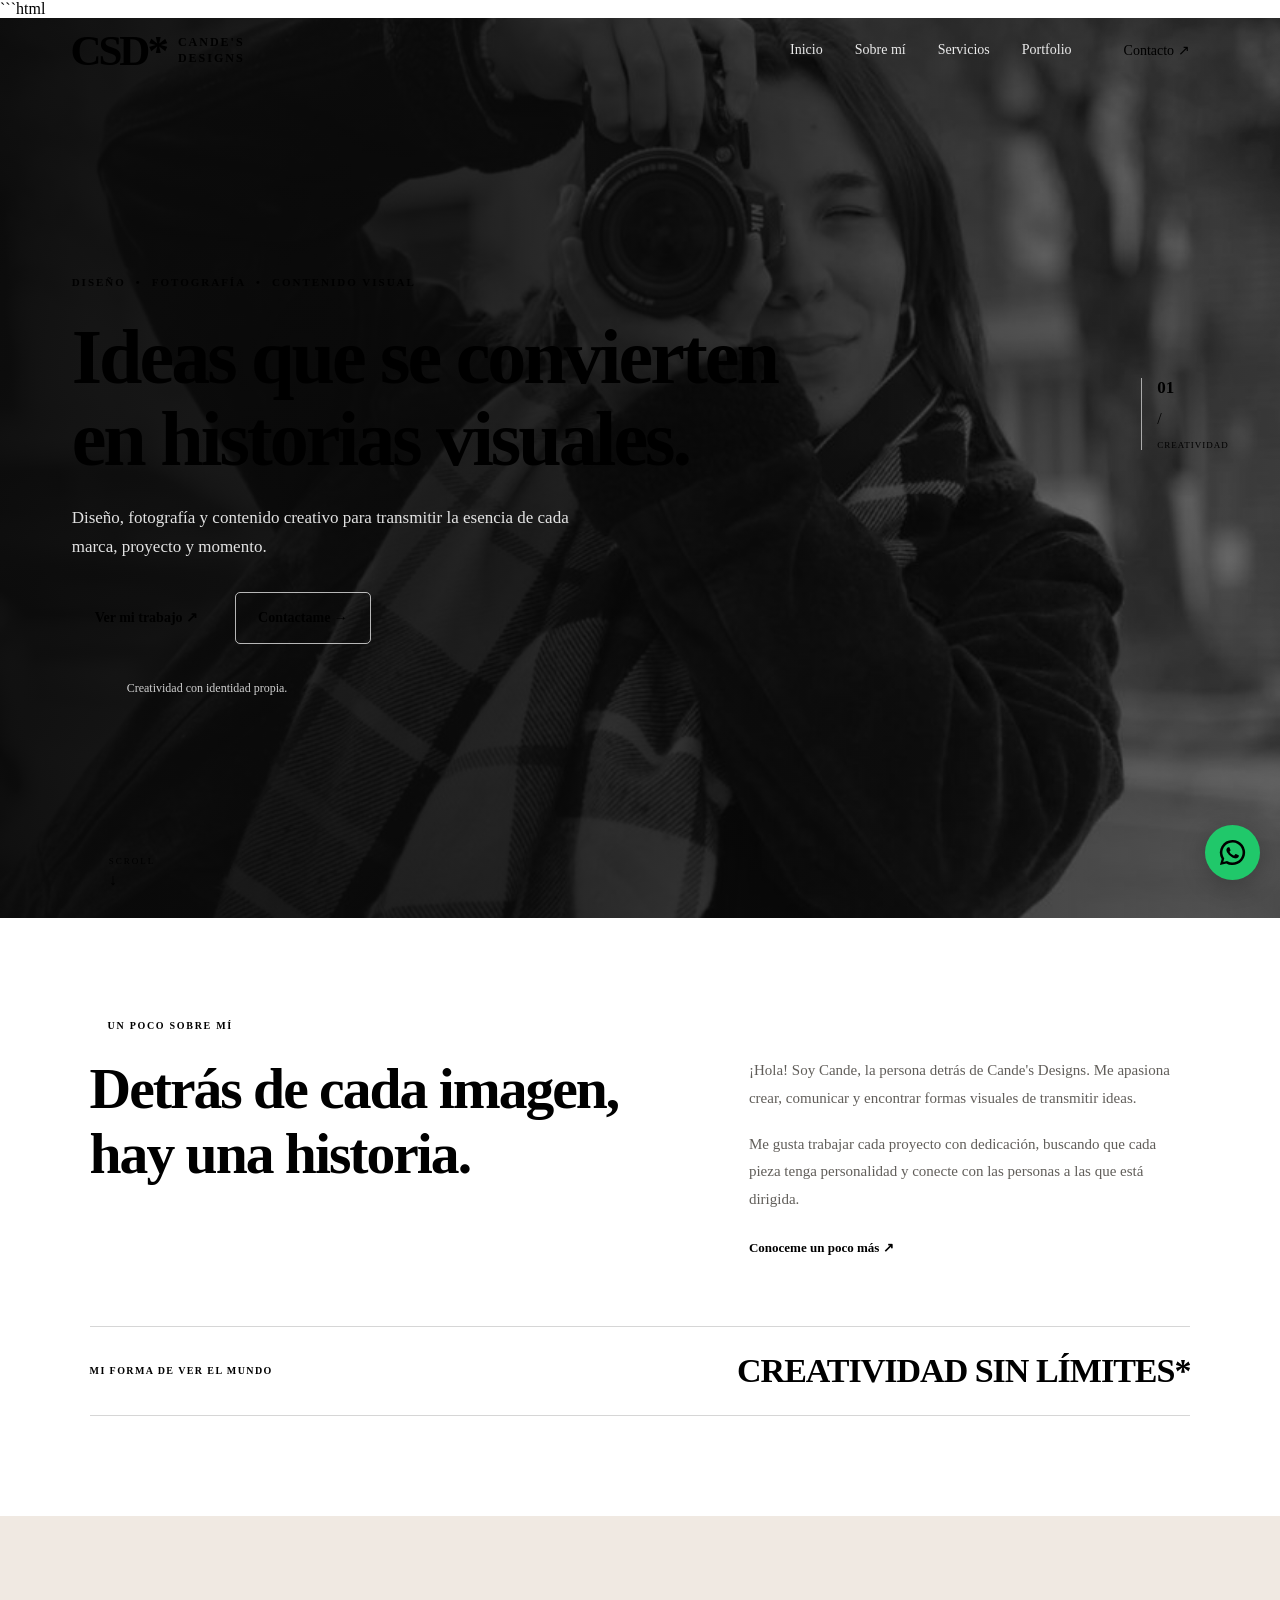
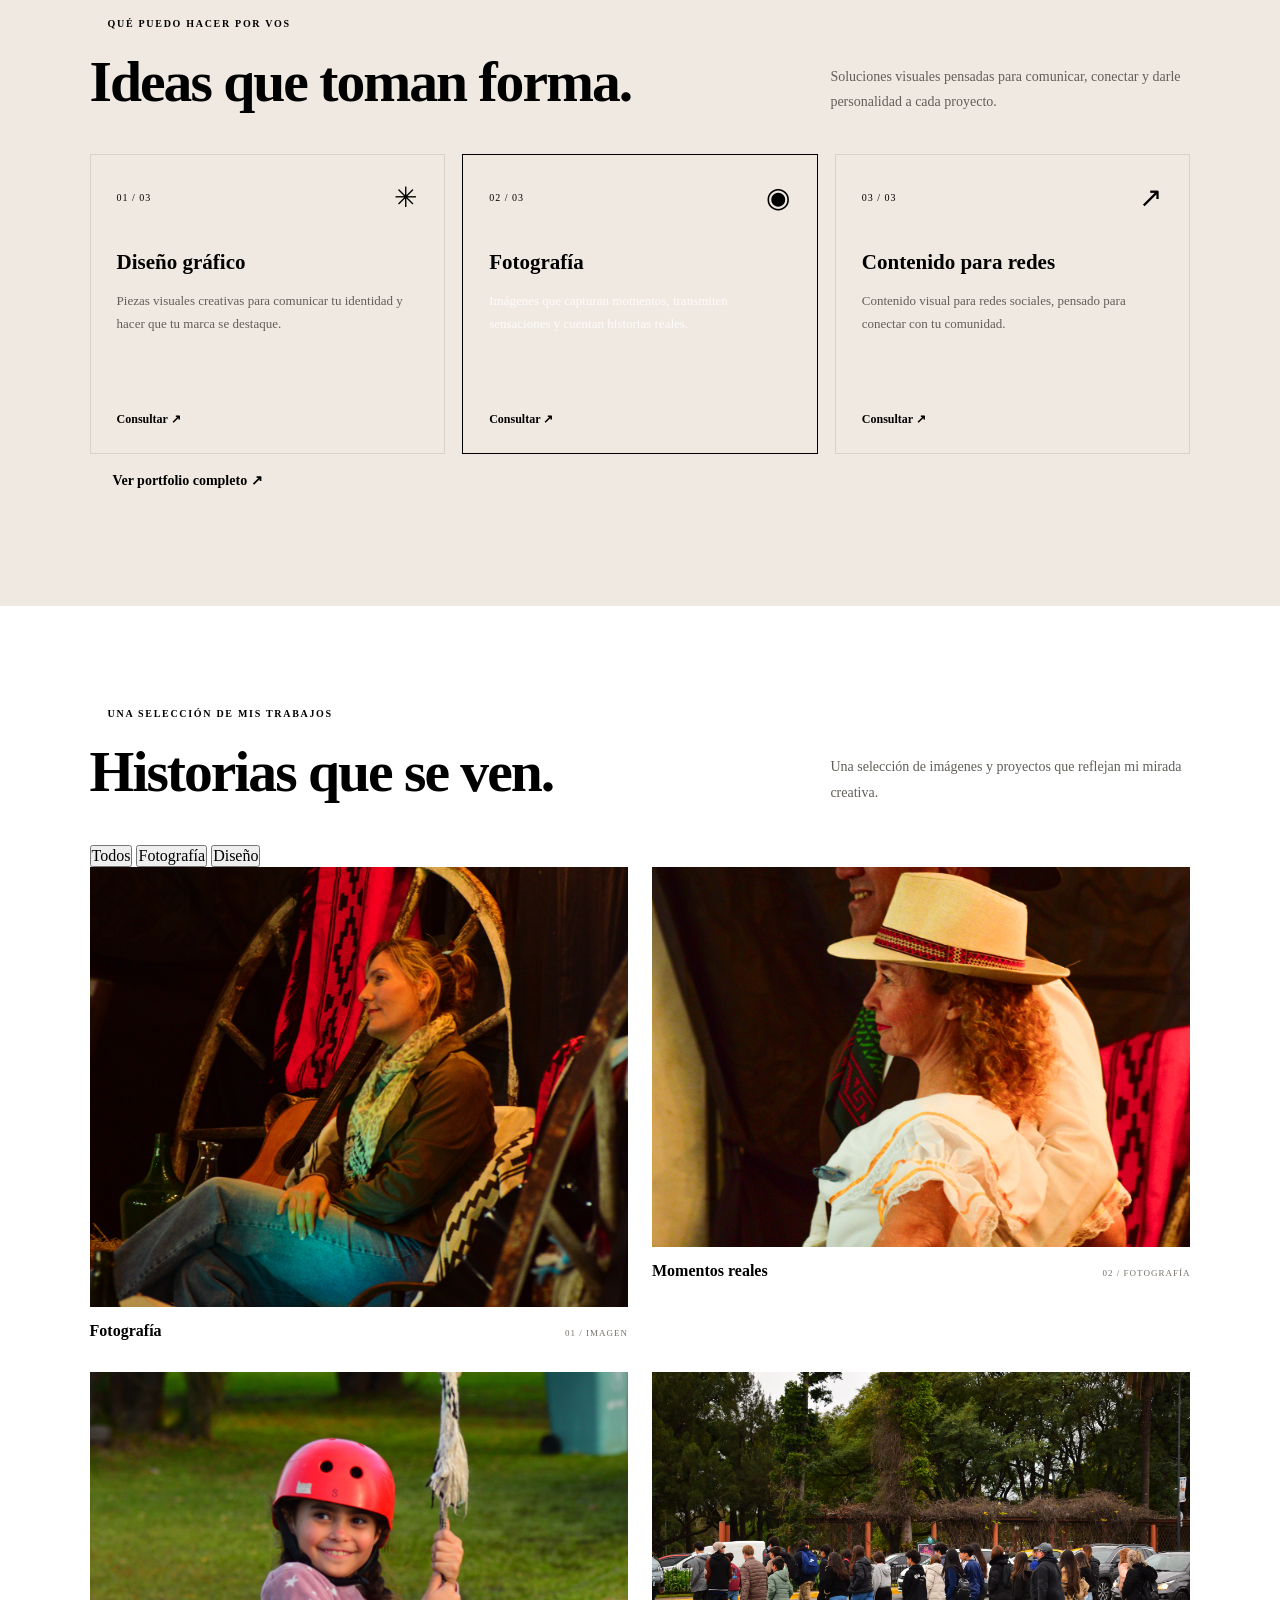
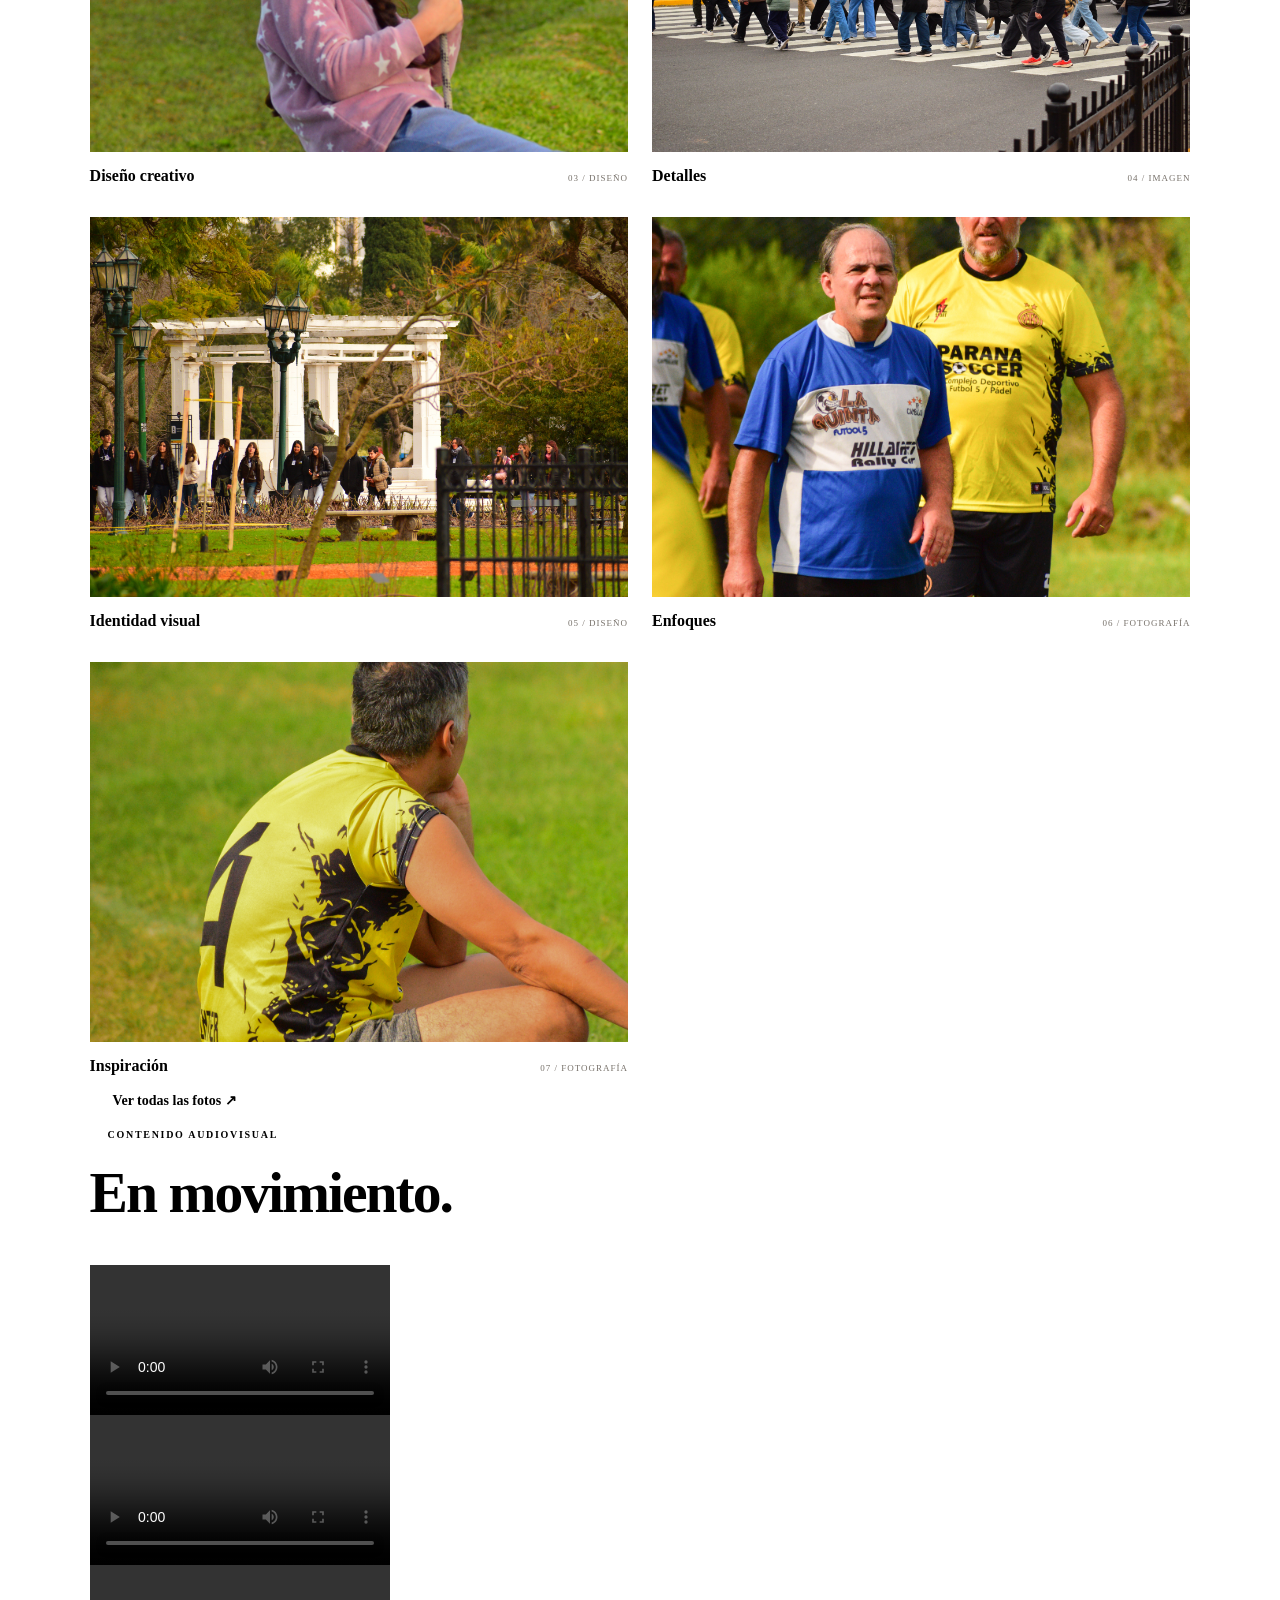
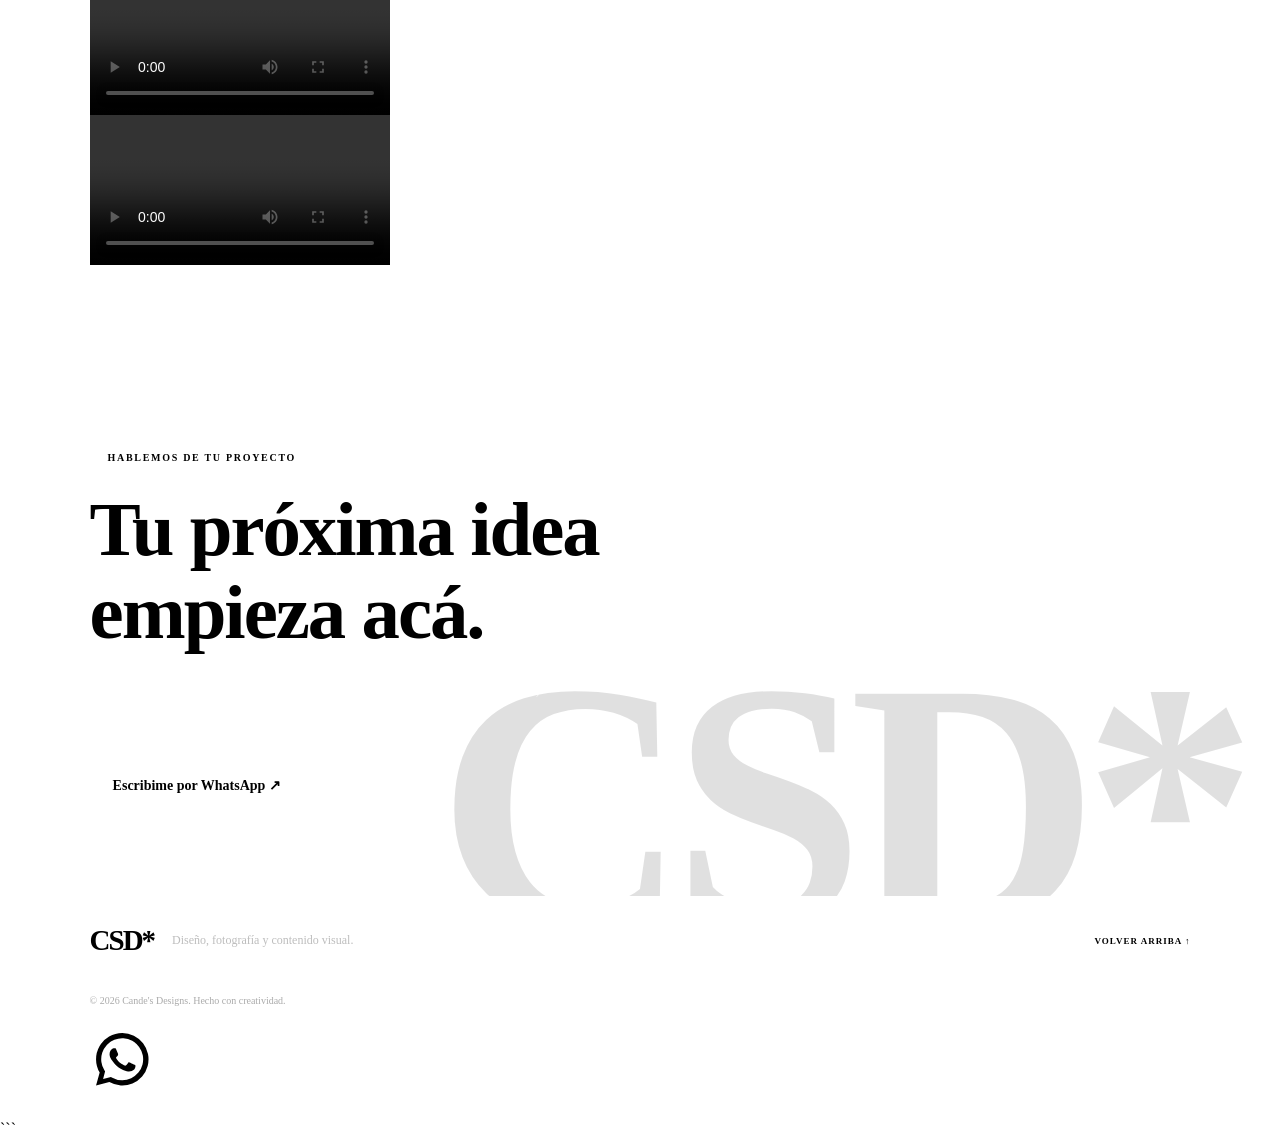
==== commit 6a3c8059: "Update index.html" ====
--- a/index.html
+++ b/index.html
@@ -1,4 +1,4 @@
-
+```html
 <!DOCTYPE html>
 <html lang="es">
 <head>
@@ -11,35 +11,35 @@
   <link rel="preconnect" href="https://fonts.googleapis.com">
   <link rel="preconnect" href="https://fonts.gstatic.com" crossorigin>
   <link href="https://fonts.googleapis.com/css2?family=DM+Sans:wght@400;500;600;700&family=Poppins:wght@400;500;600;700;800&display=swap" rel="stylesheet">
-  <link rel="stylesheet" href="style.css">
+  <link rel="stylesheet" href="./style.css">
 </head>
 
 <body>
-  <header class="header">
+  <header class="header" id="inicio">
     <a class="logo" href="#inicio" aria-label="Cande's Designs, inicio">
       <span class="logo-principal">CSD<span>*</span></span>
       <span class="logo-secundario">CANDE'S<br>DESIGNS</span>
     </a>
 
-    <button class="menu-toggle" id="menu-toggle" aria-label="Abrir menú" aria-expanded="false" aria-controls="menu" type="button">
+    <button class="menu-toggle" id="menu-toggle"
+      aria-label="Abrir menú" aria-expanded="false"
+      aria-controls="menu" type="button">
       <span></span><span></span><span></span>
     </button>
 
     <nav class="menu" id="menu">
-      <a class="activo" href="#inicio">Inicio</a>
+      <a href="#inicio">Inicio</a>
       <a href="#sobre-mi">Sobre mí</a>
       <a href="#servicios">Servicios</a>
       <a href="#portfolio">Portfolio</a>
-      <a class="menu-contacto" href="https://wa.me/5493435201478" target="_blank" rel="noopener noreferrer">
-        Contacto <span>↗</span>
-      </a>
+      <a class="menu-contacto" href="#contacto">Contacto ↗</a>
     </nav>
   </header>
 
   <main>
-    <!-- PORTADA -->
-    <section class="hero" id="inicio">
-      <img class="hero-foto" src="portada.jpg" alt="Fotografía de Cande con su cámara">
+    <section class="hero">
+      <img class="hero-foto" src="./portada.jpg"
+        alt="Cande con su cámara">
       <div class="hero-sombra"></div>
 
       <div class="hero-contenido">
@@ -47,11 +47,7 @@
           DISEÑO <span>•</span> FOTOGRAFÍA <span>•</span> CONTENIDO VISUAL
         </p>
 
-        <h1>
-          Ideas que se<br class="salto-desktop">
-          convierten en<br class="salto-desktop">
-          <span>historias visuales.</span>
-        </h1>
+        <h1>Ideas que se convierten en <span>historias visuales.</span></h1>
 
         <p class="hero-descripcion">
           Diseño, fotografía y contenido creativo para transmitir
@@ -59,13 +55,8 @@
         </p>
 
         <div class="hero-botones">
-          <a class="boton boton-azul" href="#portfolio">
-            Ver mi trabajo <span>↗</span>
-          </a>
-
-          <a class="boton boton-transparente" href="https://wa.me/5493435201478" target="_blank" rel="noopener noreferrer">
-            Contactame <span>→</span>
-          </a>
+          <a class="boton boton-azul" href="#portfolio">Ver mi trabajo ↗</a>
+          <a class="boton boton-transparente" href="#contacto">Contactame →</a>
         </div>
 
         <div class="hero-firma">
@@ -76,20 +67,17 @@
 
       <div class="hero-lateral">
         <span class="lateral-numero">01</span>
-        <span class="lateral-raya">/</span>
+        <span>/</span>
         <span class="lateral-texto">CREATIVIDAD</span>
       </div>
 
       <a class="scroll-indicador" href="#sobre-mi">
         <span class="scroll-icono"></span>
         <span>SCROLL</span>
-        <span class="scroll-flecha">↓</span>
+        <span>↓</span>
       </a>
-
-      <span class="hero-coordenada">CANDE'S DESIGNS — ESTUDIO CREATIVO</span>
-    </section>
-
-    <!-- SOBRE MÍ -->
+    </section>
+
     <section class="seccion sobre-mi" id="sobre-mi">
       <div class="seccion-etiqueta">
         <span class="punto-azul"></span>
@@ -105,16 +93,12 @@
             Me apasiona crear, comunicar y encontrar formas visuales
             de transmitir ideas.
           </p>
-
           <p>
             Me gusta trabajar cada proyecto con dedicación, buscando
             que cada pieza tenga personalidad y conecte con las personas
             a las que está dirigida.
           </p>
-
-          <a class="enlace-azul" href="https://wa.me/5493435201478" target="_blank" rel="noopener noreferrer">
-            Conoceme un poco más <span>↗</span>
-          </a>
+          <a class="enlace-azul" href="#contacto">Conoceme un poco más ↗</a>
         </div>
       </div>
 
@@ -124,7 +108,6 @@
       </div>
     </section>
 
-    <!-- SERVICIOS -->
     <section class="seccion servicios" id="servicios">
       <div class="seccion-encabezado">
         <div>
@@ -134,7 +117,6 @@
           </div>
           <h2>Ideas que toman <span>forma.</span></h2>
         </div>
-
         <p class="seccion-intro">
           Soluciones visuales pensadas para comunicar, conectar
           y darle personalidad a cada proyecto.
@@ -143,59 +125,36 @@
 
       <div class="servicios-grid">
         <article class="servicio-card">
-          <div class="servicio-arriba">
-            <span>01 / 03</span>
-            <span class="servicio-simbolo">✳</span>
-          </div>
+          <div class="servicio-arriba"><span>01 / 03</span><span class="servicio-simbolo">✳</span></div>
           <h3>Diseño gráfico</h3>
-          <p>
-            Piezas visuales creativas para comunicar tu identidad
-            y hacer que tu marca se destaque.
-          </p>
-          <a href="https://wa.me/5493435201478" target="_blank" rel="noopener noreferrer">
-            Consultar <span>↗</span>
-          </a>
+          <p>Piezas visuales creativas para comunicar tu identidad y hacer que tu marca se destaque.</p>
+          <a href="https://wa.me/5493435201478" target="_blank" rel="noopener">Consultar ↗</a>
         </article>
 
         <article class="servicio-card servicio-azul">
-          <div class="servicio-arriba">
-            <span>02 / 03</span>
-            <span class="servicio-simbolo">◉</span>
-          </div>
+          <div class="servicio-arriba"><span>02 / 03</span><span class="servicio-simbolo">◉</span></div>
           <h3>Fotografía</h3>
-          <p>
-            Imágenes que capturan momentos, transmiten sensaciones
-            y cuentan historias reales.
-          </p>
-          <a href="https://wa.me/5493435201478" target="_blank" rel="noopener noreferrer">
-            Consultar <span>↗</span>
-          </a>
+          <p>Imágenes que capturan momentos, transmiten sensaciones y cuentan historias reales.</p>
+          <a href="https://wa.me/5493435201478" target="_blank" rel="noopener">Consultar ↗</a>
         </article>
 
         <article class="servicio-card">
-          <div class="servicio-arriba">
-            <span>03 / 03</span>
-            <span class="servicio-simbolo">↗</span>
-          </div>
+          <div class="servicio-arriba"><span>03 / 03</span><span class="servicio-simbolo">↗</span></div>
           <h3>Contenido para redes</h3>
-          <p>
-            Contenido visual para redes sociales, pensado para
-            conectar con tu comunidad.
-          </p>
-          <a href="https://wa.me/5493435201478" target="_blank" rel="noopener noreferrer">
-            Consultar <span>↗</span>
-          </a>
-        </article>
-      </div>
-
-      <div style="display:flex;justify-content:center;margin-top:32px;">
-        <a class="boton boton-azul" href="https://drive.google.com/file/d/1Brp6eMHCFER69mzucBfLuoqs7ZtTFHFe/view?usp=sharing" target="_blank" rel="noopener noreferrer">
-          Ver portfolio completo <span>↗</span>
+          <p>Contenido visual para redes sociales, pensado para conectar con tu comunidad.</p>
+          <a href="https://wa.me/5493435201478" target="_blank" rel="noopener">Consultar ↗</a>
+        </article>
+      </div>
+
+      <div class="centrar">
+        <a class="boton boton-azul"
+          href="https://drive.google.com/file/d/1Brp6eMHCFER69mzucBfLuoqs7ZtTFHFe/view?usp=sharing"
+          target="_blank" rel="noopener noreferrer">
+          Ver portfolio completo ↗
         </a>
       </div>
     </section>
 
-    <!-- PORTFOLIO -->
     <section class="seccion portfolio" id="portfolio">
       <div class="seccion-encabezado">
         <div>
@@ -205,144 +164,152 @@
           </div>
           <h2>Historias que <span>se ven.</span></h2>
         </div>
-
         <p class="seccion-intro">
-          Una selección de imágenes y proyectos que reflejan
-          mi mirada creativa.
+          Una selección de imágenes y proyectos que reflejan mi mirada creativa.
         </p>
       </div>
 
+      <div class="filtros" aria-label="Filtrar trabajos">
+        <button class="filtro activo" data-filtro="todos" type="button">Todos</button>
+        <button class="filtro" data-filtro="fotografia" type="button">Fotografía</button>
+        <button class="filtro" data-filtro="diseno" type="button">Diseño</button>
+      </div>
+
       <div class="portfolio-grid">
-        <article class="proyecto proyecto-destacado">
-          <a class="proyecto-foto" href="foto-1.jpg" target="_blank" rel="noopener">
-            <img src="foto-1.jpg" alt="Trabajo fotográfico número uno" loading="lazy">
-            <span class="proyecto-overlay">Ver fotografía ↗</span>
-          </a>
-          <div class="proyecto-datos">
-            <h3>Fotografía</h3><span>01 / IMAGEN</span>
+        <article class="proyecto proyecto-destacado" data-categoria="fotografia">
+          <a class="proyecto-foto" href="./foto-1.jpg" target="_blank" rel="noopener">
+            <img src="./foto-1.jpg" alt="Trabajo fotográfico 1" loading="lazy">
+            <span class="proyecto-overlay">Ver imagen ↗</span>
+          </a>
+          <div class="proyecto-datos"><h3>Fotografía</h3><span>01 / IMAGEN</span></div>
+        </article>
+
+        <article class="proyecto" data-categoria="fotografia">
+          <a class="proyecto-foto" href="./foto-2.jpg" target="_blank" rel="noopener">
+            <img src="./foto-2.jpg" alt="Trabajo fotográfico 2" loading="lazy">
+            <span class="proyecto-overlay">Ver imagen ↗</span>
+          </a>
+          <div class="proyecto-datos"><h3>Momentos reales</h3><span>02 / FOTOGRAFÍA</span></div>
+        </article>
+
+        <article class="proyecto" data-categoria="diseno">
+          <a class="proyecto-foto" href="./foto-3.jpg" target="_blank" rel="noopener">
+            <img src="./foto-3.jpg" alt="Trabajo de diseño 3" loading="lazy">
+            <span class="proyecto-overlay">Ver imagen ↗</span>
+          </a>
+          <div class="proyecto-datos"><h3>Diseño creativo</h3><span>03 / DISEÑO</span></div>
+        </article>
+
+        <article class="proyecto" data-categoria="fotografia">
+          <a class="proyecto-foto" href="./foto-4.jpg" target="_blank" rel="noopener">
+            <img src="./foto-4.jpg" alt="Trabajo fotográfico 4" loading="lazy">
+            <span class="proyecto-overlay">Ver imagen ↗</span>
+          </a>
+          <div class="proyecto-datos"><h3>Detalles</h3><span>04 / IMAGEN</span></div>
+        </article>
+
+        <article class="proyecto" data-categoria="diseno">
+          <a class="proyecto-foto" href="./foto-5.jpg" target="_blank" rel="noopener">
+            <img src="./foto-5.jpg" alt="Trabajo de diseño 5" loading="lazy">
+            <span class="proyecto-overlay">Ver imagen ↗</span>
+          </a>
+          <div class="proyecto-datos"><h3>Identidad visual</h3><span>05 / DISEÑO</span></div>
+        </article>
+
+        <article class="proyecto" data-categoria="fotografia">
+          <a class="proyecto-foto" href="./foto-6.jpg" target="_blank" rel="noopener">
+            <img src="./foto-6.jpg" alt="Trabajo fotográfico 6" loading="lazy">
+            <span class="proyecto-overlay">Ver imagen ↗</span>
+          </a>
+          <div class="proyecto-datos"><h3>Enfoques</h3><span>06 / FOTOGRAFÍA</span></div>
+        </article>
+
+        <article class="proyecto" data-categoria="fotografia">
+          <a class="proyecto-foto" href="./foto-7.jpg" target="_blank" rel="noopener">
+            <img src="./foto-7.jpg" alt="Trabajo fotográfico 7" loading="lazy">
+            <span class="proyecto-overlay">Ver imagen ↗</span>
+          </a>
+          <div class="proyecto-datos"><h3>Inspiración</h3><span>07 / FOTOGRAFÍA</span></div>
+        </article>
+      </div>
+
+      <div class="centrar portfolio-completo">
+        <a class="boton boton-azul"
+          href="https://drive.google.com/drive/folders/10mteLxqmlpn50_aXnqpu1d6EoZiTX01B?usp=sharing"
+          target="_blank" rel="noopener noreferrer">
+          Ver todas las fotos ↗
+        </a>
+      </div>
+
+      <div class="videos">
+        <div class="seccion-encabezado">
+          <div>
+            <div class="seccion-etiqueta"><span class="punto-azul"></span>CONTENIDO AUDIOVISUAL</div>
+            <h2>En <span>movimiento.</span></h2>
           </div>
-        </article>
-
-        <article class="proyecto">
-          <a class="proyecto-foto" href="foto-2.jpg" target="_blank" rel="noopener">
-            <img src="foto-2.jpg" alt="Trabajo fotográfico número dos" loading="lazy">
-            <span class="proyecto-overlay">Ver fotografía ↗</span>
-          </a>
-          <div class="proyecto-datos">
-            <h3>Momentos reales</h3><span>02 / FOTOGRAFÍA</span>
-          </div>
-        </article>
-
-        <article class="proyecto">
-          <a class="proyecto-foto" href="foto-3.jpg" target="_blank" rel="noopener">
-            <img src="foto-3.jpg" alt="Trabajo fotográfico número tres" loading="lazy">
-            <span class="proyecto-overlay">Ver fotografía ↗</span>
-          </a>
-          <div class="proyecto-datos">
-            <h3>Historias visuales</h3><span>03 / FOTOGRAFÍA</span>
-          </div>
-        </article>
-
-        <article class="proyecto">
-          <a class="proyecto-foto" href="foto-4.jpg" target="_blank" rel="noopener">
-            <img src="foto-4.jpg" alt="Trabajo fotográfico número cuatro" loading="lazy">
-            <span class="proyecto-overlay">Ver fotografía ↗</span>
-          </a>
-          <div class="proyecto-datos">
-            <h3>Detalles</h3><span>04 / IMAGEN</span>
-          </div>
-        </article>
-
-        <article class="proyecto">
-          <a class="proyecto-foto" href="foto-5.jpg" target="_blank" rel="noopener">
-            <img src="foto-5.jpg" alt="Trabajo fotográfico número cinco" loading="lazy">
-            <span class="proyecto-overlay">Ver fotografía ↗</span>
-          </a>
-          <div class="proyecto-datos">
-            <h3>Creatividad</h3><span>05 / FOTOGRAFÍA</span>
-          </div>
-        </article>
-
-        <article class="proyecto">
-          <a class="proyecto-foto" href="foto-6.jpg" target="_blank" rel="noopener">
-            <img src="foto-6.jpg" alt="Trabajo fotográfico número seis" loading="lazy">
-            <span class="proyecto-overlay">Ver fotografía ↗</span>
-          </a>
-          <div class="proyecto-datos">
-            <h3>Enfoques</h3><span>06 / IMAGEN</span>
-          </div>
-        </article>
-
-        <article class="proyecto">
-          <a class="proyecto-foto" href="foto-7.jpg" target="_blank" rel="noopener">
-            <img src="foto-7.jpg" alt="Trabajo fotográfico número siete" loading="lazy">
-            <span class="proyecto-overlay">Ver fotografía ↗</span>
-          </a>
-          <div class="proyecto-datos">
-            <h3>Inspiración</h3><span>07 / FOTOGRAFÍA</span>
-          </div>
-        </article>
-
-        <div class="portfolio-boton-contenedor">
-          <a class="boton-portfolio" href="https://drive.google.com/drive/folders/10mteLxqmlpn50_aXnqpu1d6EoZiTX01B?usp=sharing" target="_blank" rel="noopener noreferrer">
-            Ver todas las fotos <span>↗</span>
-          </a>
-        </div>
-      </div>
-    </section>
-
-    <!-- CONTACTO AZUL -->
-    <section class="contacto contacto-opcion-1" id="contacto">
-      <div class="contacto-fondo">CSD*</div>
-
+        </div>
+
+        <div class="videos-grid">
+          <article class="video-card">
+            <video controls playsinline preload="metadata" aria-label="Video de portfolio 1">
+              <source src="./video-1.mp4" type="video/mp4">
+              Tu navegador no puede reproducir este video.
+            </video>
+          </article>
+          <article class="video-card">
+            <video controls playsinline preload="metadata" aria-label="Video de portfolio 2">
+              <source src="./video-2.mp4" type="video/mp4">
+              Tu navegador no puede reproducir este video.
+            </video>
+          </article>
+          <article class="video-card">
+            <video controls playsinline preload="metadata" aria-label="Video de portfolio 3">
+              <source src="./video-3.mp4" type="video/mp4">
+              Tu navegador no puede reproducir este video.
+            </video>
+          </article>
+          <article class="video-card">
+            <video controls playsinline preload="metadata" aria-label="Video de portfolio 4">
+              <source src="./video-4.mp4" type="video/mp4">
+              Tu navegador no puede reproducir este video.
+            </video>
+          </article>
+        </div>
+      </div>
+    </section>
+
+    <section class="contacto" id="contacto">
+      <div class="contacto-fondo" aria-hidden="true">CSD*</div>
       <div class="contacto-contenido">
         <div class="seccion-etiqueta etiqueta-blanca">
           <span class="punto-blanco"></span>
           HABLEMOS DE TU PROYECTO
         </div>
-
         <h2>Tu próxima idea<br>empieza <span>acá.</span></h2>
-
-        <p>
-          Contame qué estás imaginando. Podemos convertir esa idea
-          en algo visual, auténtico y hecho para vos.
-        </p>
-
+        <p>Contame qué estás imaginando. Podemos convertir esa idea en algo visual, auténtico y hecho para vos.</p>
         <a class="boton boton-blanco" href="https://wa.me/5493435201478" target="_blank" rel="noopener noreferrer">
-          Escribime por WhatsApp <span>↗</span>
+          Escribime por WhatsApp ↗
         </a>
       </div>
     </section>
   </main>
 
-  <!-- FOOTER NEGRO: SOLO WHATSAPP -->
-  <footer class="footer footer-opcion-1">
-    <div class="footer-superior">
-      <a class="footer-logo" href="#inicio" aria-label="Volver al inicio">
-        <span class="footer-marca">CSD<span>*</span></span>
-        <span class="footer-nombre">CANDE'S<br>DESIGNS</span>
-      </a>
-
-      <p>Diseño, fotografía y contenido visual.</p>
-
-      <a class="footer-arriba" href="#inicio">VOLVER ARRIBA ↑</a>
-    </div>
-
-    <div class="footer-inferior">
-      <span class="footer-copy">© 2026 Cande's Designs. Hecho con creatividad.</span>
-
-      <a class="footer-whatsapp" href="https://wa.me/5493435201478" target="_blank" rel="noopener noreferrer" aria-label="Contactar por WhatsApp" title="Contactar por WhatsApp">
-        <svg viewBox="0 0 32 32" aria-hidden="true">
-          <path d="M16 2.5A13.4 13.4 0 0 0 4.5 22.8L2.8 29l6.4-1.7A13.5 13.5 0 1 0 16 2.5zm0 24.5a11 11 0 0 1-5.6-1.5l-.4-.2-3.8 1 1-3.7-.3-.4A11 11 0 1 1 16 27zm6-8.2c-.3-.2-1.8-.9-2.1-1s-.5-.2-.7.2-.8 1-1 1.2-.4.2-.7.1a9 9 0 0 1-2.7-1.7 10 10 0 0 1-1.9-2.4c-.2-.3 0-.5.1-.7l.5-.6c.2-.2.2-.4.3-.5s0-.4 0-.6l-1-2.5c-.3-.6-.5-.5-.7-.5h-.6c-.2 0-.5.1-.8.4s-1.1 1.1-1.1 2.5 1.1 2.9 1.3 3.1 2.2 3.3 5.2 4.6c.7.3 1.2.5 1.6.6.7.2 1.3.2 1.8.1.6-.1 1.8-.7 2-1.4.3-.7.3-1.3.2-1.4s-.3-.3-.6-.4z"/>
-        </svg>
-      </a>
-    </div>
+  <footer class="footer">
+    <a class="footer-logo" href="#inicio">CSD<span>*</span></a>
+    <p>Diseño, fotografía y contenido visual.</p>
+    <a class="footer-arriba" href="#inicio">VOLVER ARRIBA ↑</a>
+    <span class="footer-copy">© 2026 Cande's Designs. Hecho con creatividad.</span>
+    <a class="footer-whatsapp" href="https://wa.me/5493435201478" target="_blank" rel="noopener noreferrer" aria-label="WhatsApp">
+      <svg viewBox="0 0 32 32" aria-hidden="true">
+        <path d="M16 3a13 13 0 0 0-11.2 19.6L3 29l6.6-1.7A13 13 0 1 0 16 3Zm0 23.4a10.3 10.3 0 0 1-5.2-1.4l-.4-.2-3.9 1 1-3.8-.3-.4A10.4 10.4 0 1 1 16 26.4Zm5.7-7.8c-.3-.2-1.8-.9-2.1-1-.3-.1-.5-.2-.7.2-.2.3-.8 1-1 1.2-.2.2-.4.2-.7.1-.3-.2-1.3-.5-2.5-1.5-.9-.8-1.5-1.8-1.7-2.1-.2-.3 0-.5.1-.6l.5-.5c.2-.2.2-.3.3-.5.1-.2 0-.4 0-.6l-.9-2.2c-.2-.6-.5-.5-.7-.5h-.6c-.2 0-.6.1-.9.4-.3.3-1.1 1-1.1 2.5s1.1 2.9 1.3 3.1c.1.2 2.2 3.4 5.4 4.7.8.3 1.4.5 1.8.6.8.2 1.5.2 2 .1.6-.1 1.8-.7 2.1-1.5.3-.7.3-1.3.2-1.5-.1-.1-.3-.2-.6-.4Z"/>
+      </svg>
+    </a>
   </footer>
 
-  <!-- BOTÓN FLOTANTE DE WHATSAPP -->
-  <a class="whatsapp-flotante" href="https://wa.me/5493435201478" target="_blank" rel="noopener noreferrer" aria-label="Escribime por WhatsApp">
+  <a class="whatsapp-flotante" href="https://wa.me/5493435201478"
+    target="_blank" rel="noopener noreferrer" aria-label="Escribime por WhatsApp">
     <svg viewBox="0 0 32 32" aria-hidden="true">
-      <path d="M16.04 3C8.87 3 3.04 8.82 3.04 15.99c0 2.29.6 4.52 1.74 6.49L3 29l6.69-1.75a12.96 12.96 0 0 0 6.35 1.62h.01c7.17 0 13-5.83 13-13S23.21 3 16.04 3zm0 23.65h-.01a10.8 10.8 0 0 1-5.5-1.51l-.39-.23-3.97 1.04 1.06-3.87-.25-.4a10.77 10.77 0 0 1-1.65-5.69c0-5.93 4.83-10.76 10.77-10.76 2.87 0 5.57 1.12 7.6 3.15a10.7 10.7 0 0 1 3.15 7.61c0 5.93-4.83 10.76-10.76 10.76z"/>
+      <path d="M16 3a13 13 0 0 0-11.2 19.6L3 29l6.6-1.7A13 13 0 1 0 16 3Zm0 23.4a10.3 10.3 0 0 1-5.2-1.4l-.4-.2-3.9 1 1-3.8-.3-.4A10.4 10.4 0 1 1 16 26.4Zm5.7-7.8c-.3-.2-1.8-.9-2.1-1-.3-.1-.5-.2-.7.2-.2.3-.8 1-1 1.2-.2.2-.4.2-.7.1-.3-.2-1.3-.5-2.5-1.5-.9-.8-1.5-1.8-1.7-2.1-.2-.3 0-.5.1-.6l.5-.5c.2-.2.2-.3.3-.5.1-.2 0-.4 0-.6l-.9-2.2c-.2-.6-.5-.5-.7-.5h-.6c-.2 0-.6.1-.9.4-.3.3-1.1 1-1.1 2.5s1.1 2.9 1.3 3.1c.1.2 2.2 3.4 5.4 4.7.8.3 1.4.5 1.8.6.8.2 1.5.2 2 .1.6-.1 1.8-.7 2.1-1.5.3-.7.3-1.3.2-1.5-.1-.1-.3-.2-.6-.4Z"/>
     </svg>
   </a>
 
@@ -365,6 +332,23 @@
         });
       });
     }
+
+    const filtros = document.querySelectorAll(".filtro");
+    const proyectos = document.querySelectorAll(".proyecto");
+
+    filtros.forEach((boton) => {
+      boton.addEventListener("click", () => {
+        filtros.forEach((f) => f.classList.remove("activo"));
+        boton.classList.add("activo");
+
+        const categoria = boton.dataset.filtro;
+        proyectos.forEach((proyecto) => {
+          proyecto.hidden = categoria !== "todos" &&
+            proyecto.dataset.categoria !== categoria;
+        });
+      });
+    });
   </script>
 </body>
 </html>
+```
--- a/style.css
+++ b/style.css
@@ -1,122 +1,1275 @@
-  white-space: nowrap;
-}
-
-.footer-opcion-1 .footer-marca {
+```css
+:root {
+  --negro: #101010;
+  --negro-suave: #191919;
+  --azul: #075efd;
+  --blanco: #fff;
+  --gris: #bcbcbc;
+  --crema: #fff6ed;
+  --fuente-titulo: "Poppins", sans-serif;
+  --fuente-texto: "DM Sans", sans-serif;
+}
+
+* {
+  box-sizing: border-box;
+  margin: 0;
+  padding: 0;
+}
+
+html {
+  scroll-behavior: smooth;
+  scroll-padding-top: 85px;
+}
+
+body {
+  background: var(--crema);
+  color: var(--negro);
+  font-family: var(--fuente-texto);
+  overflow-x: clip;
+}
+
+a {
+  color: inherit;
+  text-decoration: none;
+}
+
+img {
+  display: block;
+  max-width: 100%;
+}
+
+button {
+  font: inherit;
+}
+
+::selection {
+  background: var(--azul);
+  color: var(--blanco);
+}
+
+/* ENCABEZADO */
+
+.header {
+  position: absolute;
+  top: 0;
+  left: 0;
+  z-index: 20;
+  width: 100%;
+  min-height: 100px;
+  padding: 22px 5.5%;
+  display: flex;
+  align-items: center;
+  justify-content: space-between;
+  gap: 24px;
+  color: var(--blanco);
+}
+
+.logo {
+  display: inline-flex;
+  align-items: center;
+  gap: 12px;
+  flex-shrink: 0;
+}
+
+.logo-principal {
   font-family: var(--fuente-titulo);
-  font-size: 38px;
+  font-size: 43px;
   line-height: 1;
   font-weight: 800;
   letter-spacing: -3px;
-  white-space: nowrap;
-}
-
-.footer-opcion-1 .footer-marca span {
+}
+
+.logo-principal span,
+.footer-logo span {
   color: var(--azul);
 }
 
-.footer-opcion-1 .footer-nombre {
+.logo-secundario {
+  font-size: 12px;
+  line-height: 1.35;
+  font-weight: 600;
+  letter-spacing: 2px;
+}
+
+.menu {
+  display: flex;
+  align-items: center;
+  gap: clamp(16px, 2.5vw, 36px);
+}
+
+.menu > a {
+  position: relative;
+  font-size: 14px;
+  font-weight: 500;
+  color: rgba(255,255,255,.9);
+}
+
+.menu > a:not(.menu-contacto)::after {
+  content: "";
+  position: absolute;
+  bottom: -9px;
+  left: 0;
+  width: 0;
+  height: 2px;
+  background: var(--azul);
+  transition: width .2s ease;
+}
+
+.menu > a:hover::after,
+.menu > a.activo::after {
+  width: 100%;
+}
+
+.menu .menu-contacto {
+  padding: 13px 20px;
+  border-radius: 5px;
+  background: var(--azul);
+  color: var(--blanco);
+}
+
+.menu-contacto span {
+  margin-left: 8px;
+}
+
+.menu-toggle {
+  display: none;
+}
+
+/* PORTADA */
+
+.hero {
+  position: relative;
+  min-height: 720px;
+  min-height: 100svh;
+  display: flex;
+  align-items: center;
+  padding: 150px 5.6% 115px;
+  overflow: hidden;
+  isolation: isolate;
+  background: var(--negro);
+  color: var(--blanco);
+}
+
+.hero-foto {
+  position: absolute;
+  inset: 0;
+  z-index: -2;
+  width: 100%;
+  height: 100%;
+  max-width: none;
+  object-fit: cover;
+  object-position: center 38%;
+  filter: grayscale(100%) brightness(.7);
+}
+
+.hero-sombra {
+  position: absolute;
+  inset: 0;
+  z-index: -1;
+  background: linear-gradient(
+    90deg,
+    rgba(10,10,10,.94) 0%,
+    rgba(10,10,10,.78) 40%,
+    rgba(10,10,10,.25) 100%
+  );
+}
+
+.hero-contenido {
+  position: relative;
+  z-index: 2;
+  width: min(760px, 72%);
+}
+
+.hero-etiqueta {
+  display: flex;
+  align-items: center;
+  flex-wrap: wrap;
+  gap: 10px;
+  margin-bottom: 24px;
+  font-size: 11px;
+  font-weight: 700;
+  letter-spacing: 2px;
+  line-height: 1.7;
+}
+
+.hero-etiqueta span {
   color: var(--azul);
+}
+
+.hero h1 {
+  max-width: 850px;
+  margin-bottom: 23px;
+  font-family: var(--fuente-titulo);
+  font-size: clamp(46px, 6.1vw, 88px);
+  font-weight: 800;
+  line-height: 1.06;
+  letter-spacing: -3px;
+  overflow-wrap: break-word;
+}
+
+.hero h1 span {
+  color: var(--azul);
+}
+
+.hero-descripcion {
+  max-width: 520px;
+  margin-bottom: 30px;
+  color: rgba(255,255,255,.88);
+  font-size: 17px;
+  line-height: 1.7;
+}
+
+.hero-botones {
+  display: flex;
+  align-items: center;
+  flex-wrap: wrap;
+  gap: 14px;
+}
+
+.boton {
+  min-height: 52px;
+  padding: 15px 22px;
+  display: inline-flex;
+  align-items: center;
+  justify-content: center;
+  gap: 13px;
+  border: 1px solid transparent;
+  border-radius: 5px;
+  font-size: 14px;
+  font-weight: 700;
+  text-align: center;
+  transition: background .2s ease, transform .2s ease;
+}
+
+.boton:hover {
+  transform: translateY(-2px);
+}
+
+.boton-azul {
+  background: var(--azul);
+  color: var(--blanco);
+}
+
+.boton-azul:hover {
+  background: #004bd1;
+}
+
+.boton-transparente {
+  border-color: rgba(255,255,255,.7);
+  color: var(--blanco);
+}
+
+.boton-transparente:hover {
+  background: var(--azul);
+}
+
+.hero-firma {
+  display: flex;
+  align-items: center;
+  gap: 15px;
+  margin-top: 35px;
+  color: rgba(255,255,255,.8);
+  font-size: 12px;
+  line-height: 1.6;
+}
+
+.firma-linea {
+  width: 40px;
+  height: 1px;
+  flex-shrink: 0;
+  background: var(--blanco);
+}
+
+.hero-lateral {
+  position: absolute;
+  top: 40%;
+  right: 4%;
+  z-index: 2;
+  display: flex;
+  flex-direction: column;
+  gap: 12px;
+  padding-left: 15px;
+  border-left: 1px solid rgba(255,255,255,.6);
+}
+
+.lateral-numero {
+  font-size: 17px;
+  font-weight: 700;
+}
+
+.lateral-raya {
+  font-size: 20px;
+}
+
+.lateral-texto {
   font-size: 9px;
-  line-height: 1.4;
+  letter-spacing: 1px;
+}
+
+.scroll-indicador {
+  position: absolute;
+  left: 5.6%;
+  bottom: 28px;
+  z-index: 2;
+  display: grid;
+  grid-template-columns: 25px auto;
+  align-items: center;
+  gap: 4px 12px;
+  color: var(--blanco);
+}
+
+.scroll-icono {
+  grid-row: span 2;
+  position: relative;
+  width: 20px;
+  height: 35px;
+  border: 1px solid var(--blanco);
+  border-radius: 15px;
+}
+
+.scroll-icono::after {
+  content: "";
+  position: absolute;
+  top: 6px;
+  left: 7px;
+  width: 3px;
+  height: 5px;
+  border-radius: 3px;
+  background: var(--blanco);
+}
+
+.scroll-indicador > span:nth-child(2) {
+  font-size: 9px;
+  letter-spacing: 2px;
+}
+
+.scroll-flecha {
+  font-size: 17px;
+}
+
+.hero-coordenada {
+  position: absolute;
+  right: 5.6%;
+  bottom: 35px;
+  color: rgba(255,255,255,.65);
+  font-size: 8px;
+  letter-spacing: 1px;
+}
+
+/* SECCIONES GENERALES */
+
+.seccion {
+  padding: 100px 7%;
+}
+
+.seccion-etiqueta {
+  display: flex;
+  align-items: center;
+  gap: 10px;
+  margin-bottom: 23px;
+  font-size: 10px;
+  font-weight: 700;
+  letter-spacing: 1.7px;
+  line-height: 1.6;
+}
+
+.punto-azul,
+.punto-blanco {
+  width: 8px;
+  height: 8px;
+  flex-shrink: 0;
+  border-radius: 50%;
+  background: var(--azul);
+}
+
+/* SOBRE MÍ */
+
+.sobre-mi {
+  background: var(--crema);
+}
+
+.sobre-grid {
+  display: grid;
+  grid-template-columns: minmax(0, 1.1fr) minmax(0, .85fr);
+  gap: 8%;
+  align-items: start;
+}
+
+.sobre-grid h2,
+.seccion-encabezado h2 {
+  font-family: var(--fuente-titulo);
+  font-size: clamp(36px, 4.5vw, 64px);
+  line-height: 1.12;
+  font-weight: 800;
+  letter-spacing: -2px;
+  overflow-wrap: break-word;
+}
+
+.sobre-grid h2 span,
+.seccion-encabezado h2 span {
+  color: var(--azul);
+}
+
+.sobre-texto p {
+  margin-bottom: 18px;
+  color: #615e5a;
+  font-size: 15px;
+  line-height: 1.85;
+}
+
+.enlace-azul {
+  display: inline-flex;
+  align-items: center;
+  gap: 12px;
+  margin-top: 8px;
+  padding-bottom: 5px;
+  border-bottom: 1px solid var(--azul);
+  color: var(--azul);
+  font-size: 13px;
+  font-weight: 700;
+}
+
+.sobre-franja {
+  margin-top: 65px;
+  padding: 25px 0;
+  display: flex;
+  align-items: center;
+  justify-content: space-between;
+  flex-wrap: wrap;
+  gap: 15px;
+  border-top: 1px solid rgba(16,16,16,.17);
+  border-bottom: 1px solid rgba(16,16,16,.17);
+}
+
+.sobre-franja > span {
+  font-size: 10px;
+  font-weight: 700;
+  letter-spacing: 1.4px;
+}
+
+.sobre-franja strong {
+  font-family: var(--fuente-titulo);
+  font-size: clamp(17px, 2.8vw, 34px);
+  font-weight: 800;
+  letter-spacing: -1px;
+}
+
+.sobre-franja strong span {
+  color: var(--azul);
+}
+
+/* SERVICIOS */
+
+.servicios {
+  background: #f0e9e2;
+}
+
+.seccion-encabezado {
+  display: flex;
+  align-items: end;
+  justify-content: space-between;
+  gap: 30px;
+  margin-bottom: 40px;
+}
+
+.seccion-encabezado .seccion-etiqueta {
+  margin-bottom: 18px;
+}
+
+.seccion-intro {
+  max-width: 360px;
+  color: #625e59;
+  font-size: 14px;
+  line-height: 1.8;
+}
+
+.servicios-grid {
+  display: grid;
+  grid-template-columns: repeat(3, minmax(0, 1fr));
+  gap: 17px;
+}
+
+.servicio-card {
+  min-width: 0;
+  min-height: 300px;
+  padding: 26px;
+  display: flex;
+  flex-direction: column;
+  align-items: flex-start;
+  background: var(--crema);
+  border: 1px solid rgba(16,16,16,.1);
+}
+
+.servicio-azul {
+  background: var(--azul);
+  color: var(--blanco);
+  border-color: var(--azul);
+}
+
+.servicio-arriba {
+  width: 100%;
+  display: flex;
+  align-items: center;
+  justify-content: space-between;
+  gap: 10px;
+  margin-bottom: 35px;
+  font-size: 10px;
+  letter-spacing: 1px;
+}
+
+.servicio-simbolo {
+  color: var(--azul);
+  font-size: 28px;
+}
+
+.servicio-azul .servicio-simbolo {
+  color: var(--blanco);
+}
+
+.servicio-card h3 {
+  margin-bottom: 12px;
+  font-family: var(--fuente-titulo);
+  font-size: 21px;
+  line-height: 1.3;
+}
+
+.servicio-card p {
+  margin-bottom: 22px;
+  color: #625e59;
+  font-size: 13px;
+  line-height: 1.8;
+}
+
+.servicio-azul p {
+  color: rgba(255,255,255,.85);
+}
+
+.servicio-card > a {
+  margin-top: auto;
+  display: inline-flex;
+  gap: 10px;
+  color: var(--azul);
+  font-size: 12px;
+  font-weight: 700;
+}
+
+.servicio-azul > a {
+  color: var(--blanco);
+}
+
+/* PORTFOLIO */
+
+.portfolio {
+  background: var(--crema);
+}
+
+.portfolio-grid {
+  display: grid;
+  grid-template-columns: repeat(2, minmax(0, 1fr));
+  gap: 32px 24px;
+}
+
+.proyecto {
+  min-width: 0;
+}
+
+.proyecto-foto {
+  position: relative;
+  display: block;
+  height: 380px;
+  overflow: hidden;
+  background: #ddd3c9;
+}
+
+.proyecto-destacado .proyecto-foto {
+  height: 440px;
+}
+
+.proyecto-foto img {
+  width: 100%;
+  height: 100%;
+  object-fit: cover;
+  transition: transform .4s ease, filter .3s ease;
+}
+
+.proyecto-foto:hover img {
+  transform: scale(1.03);
+  filter: brightness(.75);
+}
+
+.proyecto-overlay {
+  position: absolute;
+  right: 15px;
+  bottom: 15px;
+  padding: 12px 14px;
+  background: var(--azul);
+  color: var(--blanco);
+  font-size: 11px;
+  font-weight: 700;
+  opacity: 0;
+}
+
+.proyecto-foto:hover .proyecto-overlay,
+.proyecto-foto:focus-visible .proyecto-overlay {
+  opacity: 1;
+}
+
+.proyecto-datos {
+  padding-top: 15px;
+  display: flex;
+  align-items: baseline;
+  justify-content: space-between;
+  flex-wrap: wrap;
+  gap: 8px 15px;
+}
+
+.proyecto-datos h3 {
+  font-family: var(--fuente-titulo);
+  font-size: 16px;
+  font-weight: 600;
+}
+
+.proyecto-datos > span {
+  color: #77716a;
+  font-size: 9px;
+  letter-spacing: 1px;
+}
+
+.portfolio-pie {
+  margin-top: 50px;
+  padding-top: 24px;
+  display: flex;
+  align-items: center;
+  justify-content: space-between;
+  flex-wrap: wrap;
+  gap: 16px;
+  border-top: 1px solid rgba(16,16,16,.16);
+}
+
+.portfolio-pie > span {
+  font-size: 10px;
   font-weight: 700;
   letter-spacing: 1.5px;
 }
 
-.footer-opcion-1 .footer-superior p {
-  margin: 0;
+/* BOTÓN DRIVE DE LA GALERÍA */
+
+.portfolio-boton-contenedor {
+  grid-column: 1 / -1;
+  display: flex;
+  justify-content: center;
+  padding-top: 12px;
+}
+
+.boton-portfolio {
+  display: inline-flex;
+  align-items: center;
+  justify-content: center;
+  gap: 15px;
+  max-width: 100%;
+  padding: 15px 22px;
+  border-radius: 5px;
+  background: var(--azul);
+  color: var(--blanco);
+  font-size: 14px;
+  font-weight: 700;
+  text-align: center;
+}
+
+/* CONTACTO */
+
+.contacto {
+  position: relative;
+  min-height: 440px;
+  padding: 85px 7%;
+  display: flex;
+  align-items: center;
+  overflow: hidden;
+  background: var(--azul);
+  color: var(--blanco);
+}
+
+.contacto-contenido {
+  position: relative;
+  z-index: 2;
+  width: 100%;
+  max-width: 700px;
+}
+
+.etiqueta-blanca {
+  color: var(--blanco);
+}
+
+.punto-blanco {
+  background: var(--blanco);
+}
+
+.contacto h2 {
+  max-width: 100%;
+  margin-bottom: 22px;
+  font-family: var(--fuente-titulo);
+  font-size: clamp(42px, 6vw, 78px);
+  font-weight: 800;
+  line-height: 1.08;
+  letter-spacing: -2px;
+  overflow-wrap: break-word;
+}
+
+.contacto h2 span {
+  color: var(--negro);
+}
+
+.contacto-contenido > p {
+  max-width: 490px;
+  margin-bottom: 28px;
+  color: rgba(255,255,255,.92);
+  font-size: 15px;
+  line-height: 1.8;
+}
+
+.boton-blanco {
+  background: var(--blanco);
+  color: var(--negro);
+}
+
+.boton-blanco:hover {
+  background: var(--crema);
+}
+
+.contacto-fondo {
+  position: absolute;
+  right: 3%;
+  bottom: -80px;
+  color: rgba(0,0,0,.12);
+  font-family: var(--fuente-titulo);
+  font-size: clamp(150px, 27vw, 350px);
+  font-weight: 800;
+  line-height: 1;
+  letter-spacing: -15px;
+  pointer-events: none;
+}
+
+/* PIE DE PÁGINA */
+
+.footer {
+  padding: 28px 7%;
+  display: grid;
+  grid-template-columns: auto 1fr auto;
+  align-items: center;
+  gap: 18px;
+  background: var(--negro);
+  color: var(--blanco);
+}
+
+.footer-logo {
+  font-family: var(--fuente-titulo);
+  font-size: 29px;
+  font-weight: 800;
+  letter-spacing: -2px;
+}
+
+.footer p {
   color: #bdbdbd;
   font-size: 12px;
-}
-
-.footer-opcion-1 .footer-arriba {
-  justify-self: end;
-  color: var(--blanco);
-  font-size: 11px;
-  font-weight: 600;
-  letter-spacing: 0;
-  white-space: nowrap;
-}
-
-.footer-opcion-1 .footer-arriba:hover,
-.footer-opcion-1 .footer-enlaces a:hover {
-  color: var(--azul);
-}
-
-.footer-opcion-1 .footer-inferior {
-  display: flex;
-  align-items: center;
-  justify-content: space-between;
-  flex-wrap: wrap;
-  gap: 12px 20px;
-  padding-top: 15px;
-  border-top: 1px solid rgba(255, 255, 255, 0.16);
-}
-
-.footer-opcion-1 .footer-copy {
-  display: block;
-  width: auto;
-  padding: 0;
-  border: 0;
+  line-height: 1.6;
+}
+
+.footer-arriba {
+  font-size: 9px;
+  font-weight: 700;
+  letter-spacing: 1px;
+}
+
+.footer-copy {
+  grid-column: 1 / -1;
+  padding-top: 17px;
+  border-top: 1px solid rgba(255,255,255,.15);
   color: #aaa;
   font-size: 10px;
-}
-
-.footer-opcion-1 .footer-enlaces {
-  display: flex;
-  align-items: center;
-  flex-wrap: wrap;
-  gap: 10px;
-  color: #888;
-  font-size: 10px;
-}
-
-.footer-opcion-1 .footer-enlaces a {
-  color: var(--blanco);
-}
+  line-height: 1.6;
+}
+
+/* WHATSAPP FLOTANTE */
+
+.whatsapp-flotante {
+  position: fixed;
+  right: 20px;
+  bottom: 20px;
+  z-index: 100;
+  width: 55px;
+  height: 55px;
+  display: flex;
+  align-items: center;
+  justify-content: center;
+  border-radius: 50%;
+  background: #20c86a;
+  box-shadow: 0 5px 24px rgba(0,0,0,.25);
+}
+
+.whatsapp-flotante svg {
+  width: 31px;
+  height: 31px;
+  fill: var(--blanco);
+}
+
+/* TABLETS */
+
+@media (max-width: 1000px) {
+  .header {
+    padding-left: 4%;
+    padding-right: 4%;
+    gap: 18px;
+  }
+
+  .menu {
+    gap: 15px;
+  }
+
+  .menu > a {
+    font-size: 12px;
+  }
+
+  .menu .menu-contacto {
+    padding: 12px 14px;
+  }
+
+  .hero {
+    padding-left: 5%;
+    padding-right: 5%;
+  }
+
+  .hero-contenido {
+    width: 78%;
+  }
+
+  .hero h1 {
+    font-size: clamp(44px, 6vw, 66px);
+    letter-spacing: -2px;
+  }
+
+  .seccion {
+    padding: 80px 5%;
+  }
+
+  .servicio-card {
+    padding: 22px;
+  }
+
+  .proyecto-foto {
+    height: 310px;
+  }
+
+  .proyecto-destacado .proyecto-foto {
+    height: 350px;
+  }
+
+  .contacto {
+    padding: 80px 5%;
+  }
+
+  .footer {
+    padding-left: 5%;
+    padding-right: 5%;
+  }
+}
+
+/* CELULARES */
 
 @media (max-width: 700px) {
-  .contacto-opcion-1 {
-    padding: 58px 6% 48px;
-  }
-
-  .contacto-opcion-1 h2 {
-    font-size: clamp(38px, 9vw, 56px);
-    letter-spacing: -2px;
-  }
-
-  .contacto-opcion-1 .contacto-contenido > p {
+  html {
+    scroll-padding-top: 75px;
+  }
+
+  .header {
+    min-height: 78px;
+    padding: 16px 5%;
+    gap: 12px;
+  }
+
+  .logo {
+    gap: 8px;
+  }
+
+  .logo-principal {
+    font-size: 34px;
+  }
+
+  .logo-secundario {
+    font-size: 9px;
+    letter-spacing: 1px;
+  }
+
+  .menu-toggle {
+    width: 43px;
+    height: 43px;
+    flex-shrink: 0;
+    display: flex;
+    flex-direction: column;
+    align-items: center;
+    justify-content: center;
+    gap: 5px;
+    border: 1px solid rgba(255,255,255,.6);
+    border-radius: 5px;
+    background: rgba(0,0,0,.3);
+    cursor: pointer;
+  }
+
+  .menu-toggle span {
+    width: 19px;
+    height: 2px;
+    background: var(--blanco);
+  }
+
+  .menu {
+    position: absolute;
+    top: 77px;
+    left: 0;
+    right: 0;
+    display: none;
+    flex-direction: column;
+    align-items: stretch;
+    gap: 0;
+    padding: 10px 5% 20px;
+    background: #111;
+    border-top: 1px solid rgba(255,255,255,.12);
+  }
+
+  .menu.menu-abierto {
+    display: flex;
+  }
+
+  .menu > a {
+    padding: 14px 0;
+    font-size: 14px;
+    border-bottom: 1px solid rgba(255,255,255,.12);
+  }
+
+  .menu > a:not(.menu-contacto)::after {
+    display: none;
+  }
+
+  .menu .menu-contacto {
+    margin-top: 12px;
+    padding: 14px;
+    text-align: center;
+    border-bottom: 0;
+  }
+
+  .hero {
+    min-height: 720px;
+    min-height: 100svh;
+    padding: 125px 6% 105px;
+    align-items: center;
+  }
+
+  .hero-foto {
+    object-position: 62% center;
+    filter: grayscale(100%) brightness(.53);
+  }
+
+  .hero-sombra {
+    background: linear-gradient(
+      90deg,
+      rgba(8,8,8,.9) 0%,
+      rgba(8,8,8,.72) 70%,
+      rgba(8,8,8,.5) 100%
+    );
+  }
+
+  .hero-contenido {
+    width: 100%;
+    max-width: 100%;
+    padding-top: 20px;
+  }
+
+  .hero-etiqueta {
+    gap: 7px;
+    margin-bottom: 20px;
+    font-size: 9px;
+    letter-spacing: 1px;
+  }
+
+  .hero h1 {
+    max-width: 100%;
+    font-size: clamp(38px, 10vw, 58px);
+    line-height: 1.08;
+    letter-spacing: -1.8px;
+  }
+
+  .hero h1 .salto-desktop {
+    display: none;
+  }
+
+  .hero-descripcion {
+    max-width: 100%;
+    margin-bottom: 24px;
+    font-size: 15px;
+    line-height: 1.7;
+  }
+
+  .hero-botones {
+    align-items: stretch;
+    gap: 10px;
+  }
+
+  .boton {
+    min-height: 48px;
+    padding: 13px 16px;
+    gap: 10px;
+    font-size: 13px;
+  }
+
+  .hero-firma {
+    margin-top: 28px;
+    gap: 12px;
+    font-size: 11px;
+    letter-spacing: .5px;
+  }
+
+  .hero-lateral,
+  .hero-coordenada {
+    display: none;
+  }
+
+  .scroll-indicador {
+    left: 6%;
+    bottom: 20px;
+  }
+
+  .seccion {
+    padding: 65px 6%;
+  }
+
+  .seccion-etiqueta {
+    margin-bottom: 18px;
+    font-size: 9px;
+    letter-spacing: 1.2px;
+  }
+
+  .sobre-grid {
+    grid-template-columns: minmax(0, 1fr);
+    gap: 25px;
+  }
+
+  .sobre-grid h2,
+  .seccion-encabezado h2 {
+    font-size: clamp(34px, 9vw, 46px);
+    letter-spacing: -1.5px;
+  }
+
+  .sobre-texto p {
+    font-size: 14px;
+    line-height: 1.8;
+  }
+
+  .sobre-franja {
+    margin-top: 40px;
+    padding: 22px 0;
+    align-items: flex-start;
+    flex-direction: column;
+    gap: 10px;
+  }
+
+  .sobre-franja > span {
+    font-size: 9px;
+    letter-spacing: 1px;
+  }
+
+  .sobre-franja strong {
+    font-size: clamp(19px, 5vw, 27px);
+  }
+
+  .seccion-encabezado {
+    display: flex;
+    flex-direction: column;
+    align-items: flex-start;
+    gap: 15px;
+    margin-bottom: 28px;
+  }
+
+  .seccion-intro {
     max-width: 100%;
     font-size: 14px;
   }
 
-  .contacto-opcion-1 .contacto-fondo {
-    right: -8%;
-    bottom: -35px;
-    font-size: 165px;
-    letter-spacing: -10px;
-  }
-
-  .footer-opcion-1 {
-    padding: 25px 6% 18px;
-  }
-
-  .footer-opcion-1 .footer-superior {
-    grid-template-columns: minmax(0, 1fr) auto;
-    gap: 15px;
-  }
-
-  .footer-opcion-1 .footer-superior p {
-    grid-column: 1 / -1;
-    grid-row: 2;
-  }
-
-  .footer-opcion-1 .footer-arriba {
-    grid-column: 2;
-    grid-row: 1;
-  }
-
-  .footer-opcion-1 .footer-inferior {
+  .servicios-grid {
+    grid-template-columns: minmax(0, 1fr);
+    gap: 14px;
+  }
+
+  .servicio-card {
+    min-height: 0;
+    padding: 23px;
+  }
+
+  .servicio-arriba {
+    margin-bottom: 25px;
+  }
+
+  .servicio-card h3 {
+    font-size: 21px;
+  }
+
+  .servicio-card p {
+    font-size: 14px;
+  }
+
+  .portfolio-grid {
+    grid-template-columns: minmax(0, 1fr);
+    gap: 28px;
+  }
+
+  .proyecto-foto,
+  .proyecto-destacado .proyecto-foto {
+    height: auto;
+    aspect-ratio: 4 / 5;
+  }
+
+  .proyecto-overlay {
+    right: 10px;
+    bottom: 10px;
+    padding: 10px 12px;
+    font-size: 10px;
+  }
+
+  .proyecto-datos {
+    padding-top: 12px;
+  }
+
+  .proyecto-datos h3 {
+    font-size: 15px;
+  }
+
+  .proyecto-datos > span {
+    font-size: 8px;
+  }
+
+  .portfolio-pie {
+    margin-top: 35px;
     align-items: flex-start;
     flex-direction: column;
   }
-}
+
+  .portfolio-boton-contenedor {
+    grid-column: 1;
+    width: 100%;
+  }
+
+  .boton-portfolio {
+    width: 100%;
+    padding: 14px 12px;
+    font-size: 13px;
+  }
+
+  .contacto {
+    min-height: 0;
+    padding: 65px 6%;
+    align-items: flex-start;
+  }
+
+  .contacto-contenido {
+    width: 100%;
+    max-width: 100%;
+  }
+
+  .contacto h2 {
+    margin-bottom: 18px;
+    font-size: clamp(36px, 9vw, 48px);
+    line-height: 1.1;
+    letter-spacing: -1.5px;
+  }
+
+  .contacto-contenido > p {
+    max-width: 100%;
+    margin-bottom: 23px;
+    font-size: 14px;
+    line-height: 1.75;
+  }
+
+  .contacto-fondo {
+    right: -5%;
+    bottom: -25px;
+    font-size: 145px;
+    letter-spacing: -8px;
+  }
+
+  .boton-blanco {
+    max-width: 100%;
+  }
+
+  .footer {
+    padding: 28px 6%;
+    grid-template-columns: minmax(0, 1fr);
+    gap: 12px;
+    text-align: left;
+  }
+
+  .footer-logo {
+    font-size: 30px;
+  }
+
+  .footer p {
+    font-size: 12px;
+  }
+
+  .footer-arriba {
+    justify-self: start;
+    margin-top: 5px;
+    font-size: 10px;
+  }
+
+  .footer-copy {
+    grid-column: 1;
+    margin-top: 8px;
+    font-size: 10px;
+  }
+
+  .whatsapp-flotante {
+    right: 15px;
+    bottom: 15px;
+    width: 49px;
+    height: 49px;
+  }
+
+  .whatsapp-flotante svg {
+    width: 27px;
+    height: 27px;
+  }
+}
+
+/* CELULARES MUY ANGOSTOS */
+
+@media (max-width: 380px) {
+  .logo-principal {
+    font-size: 30px;
+  }
+
+  .logo-secundario {
+    font-size: 8px;
+    letter-spacing: .7px;
+  }
+
+  .hero {
+    padding-left: 5%;
+    padding-right: 5%;
+  }
+
+  .hero h1 {
+    font-size: 36px;
+  }
+
+  .hero-botones {
+    flex-direction: column;
+    align-items: stretch;
+  }
+
+  .hero-botones .boton {
+    width: 100%;
+  }
+
+  .seccion {
+    padding-left: 5%;
+    padding-right: 5%;
+  }
+}
+```
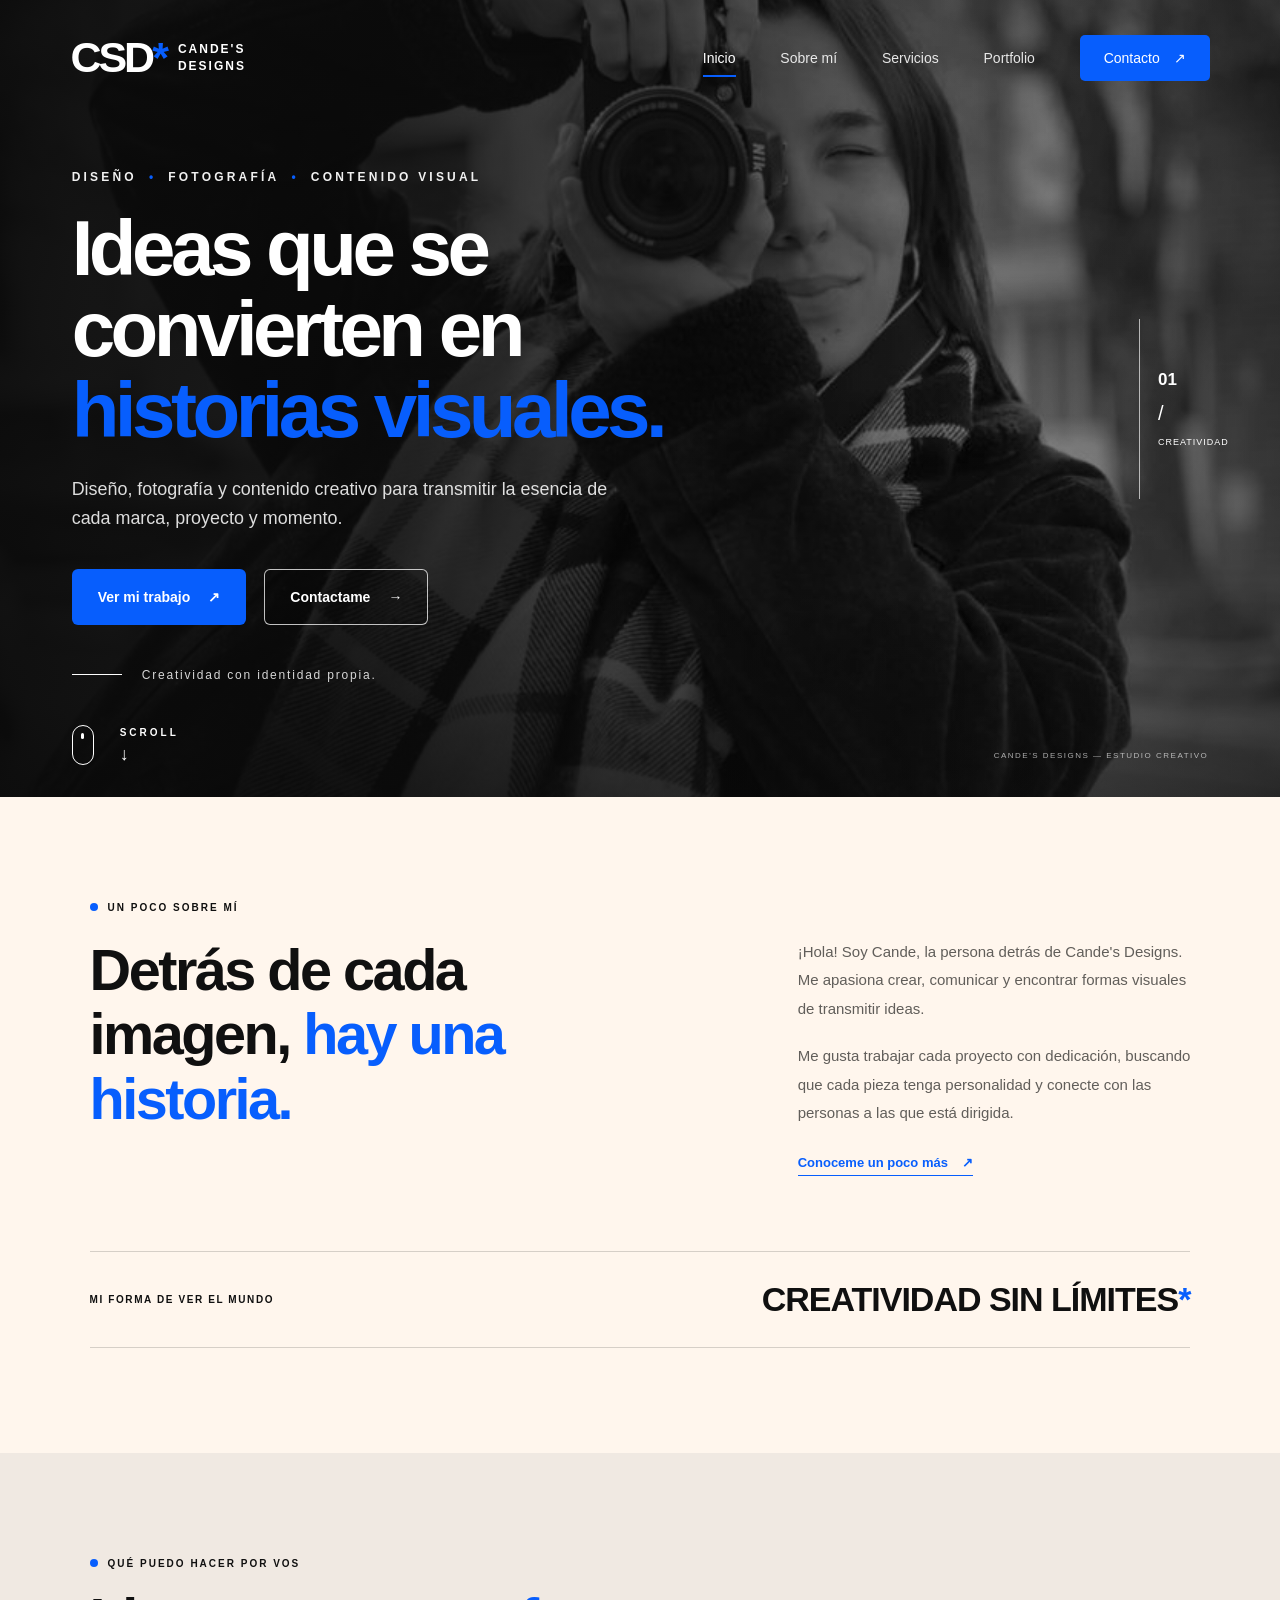
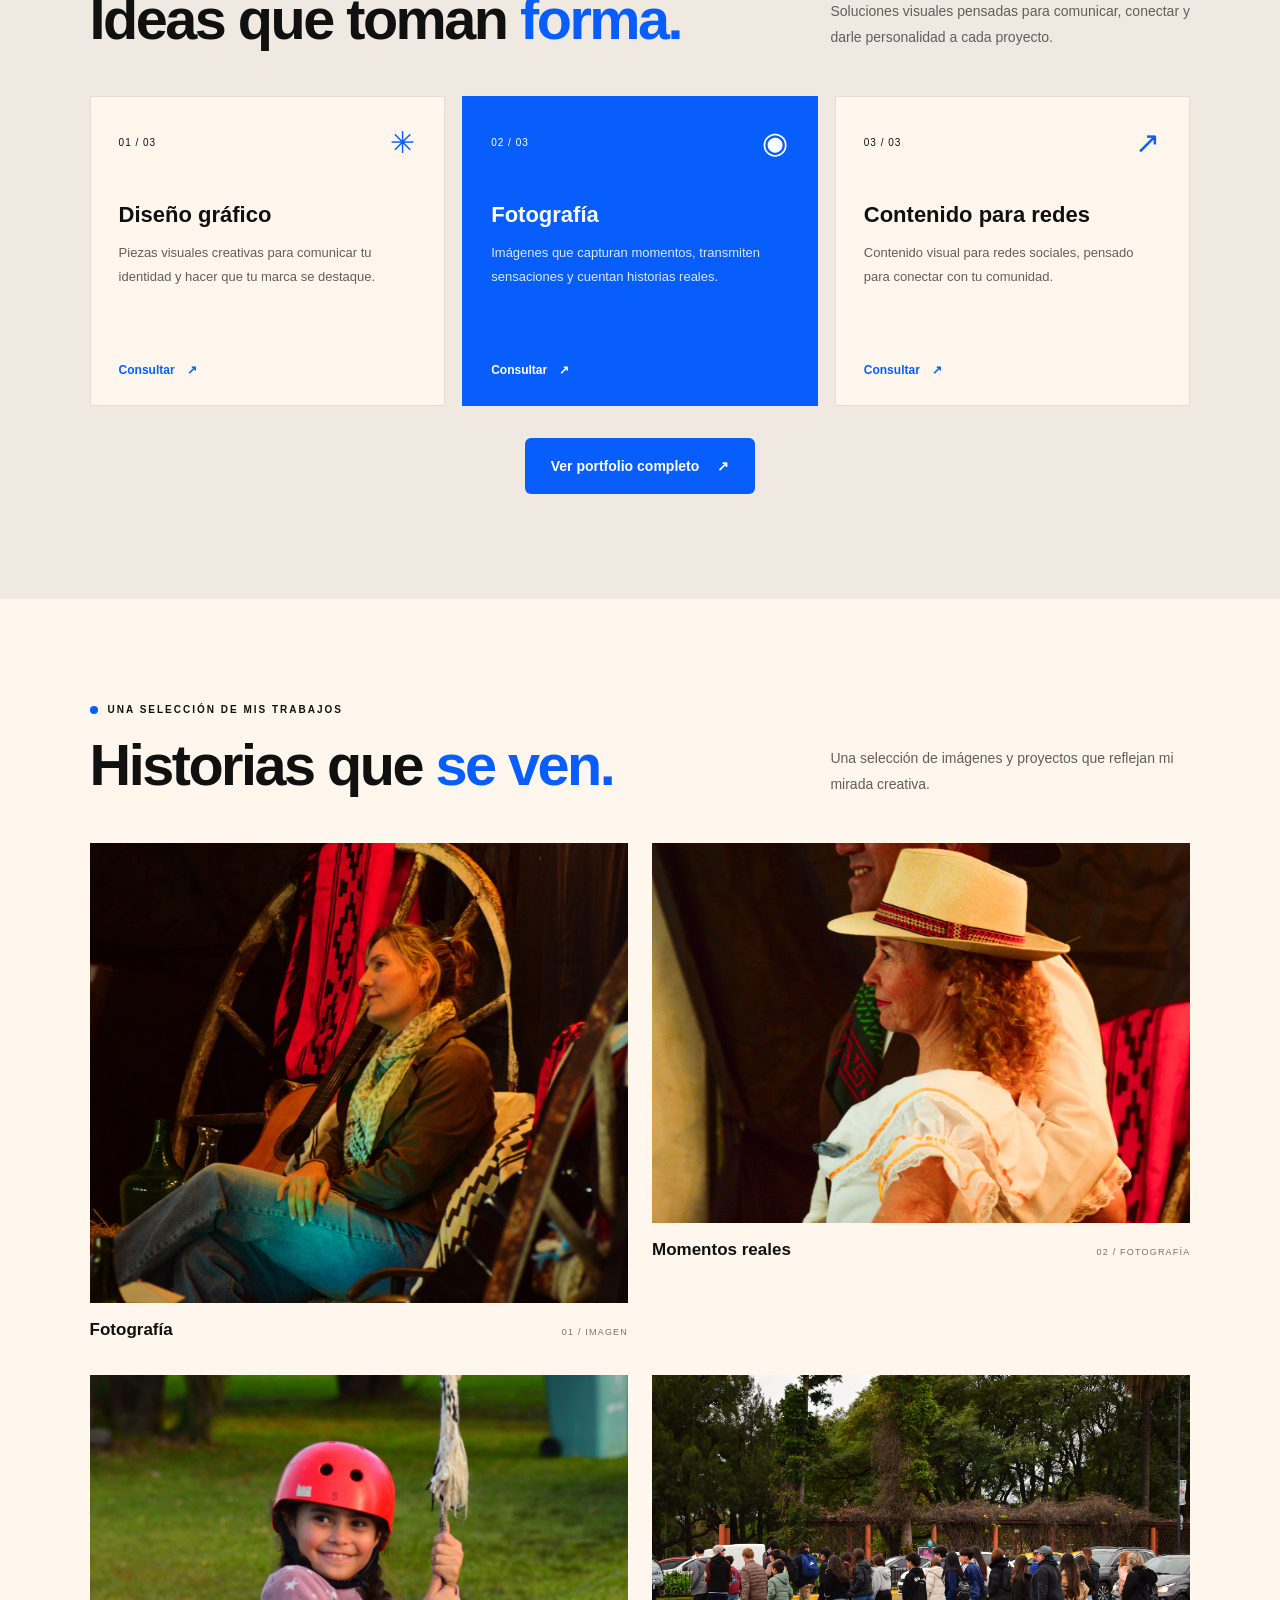
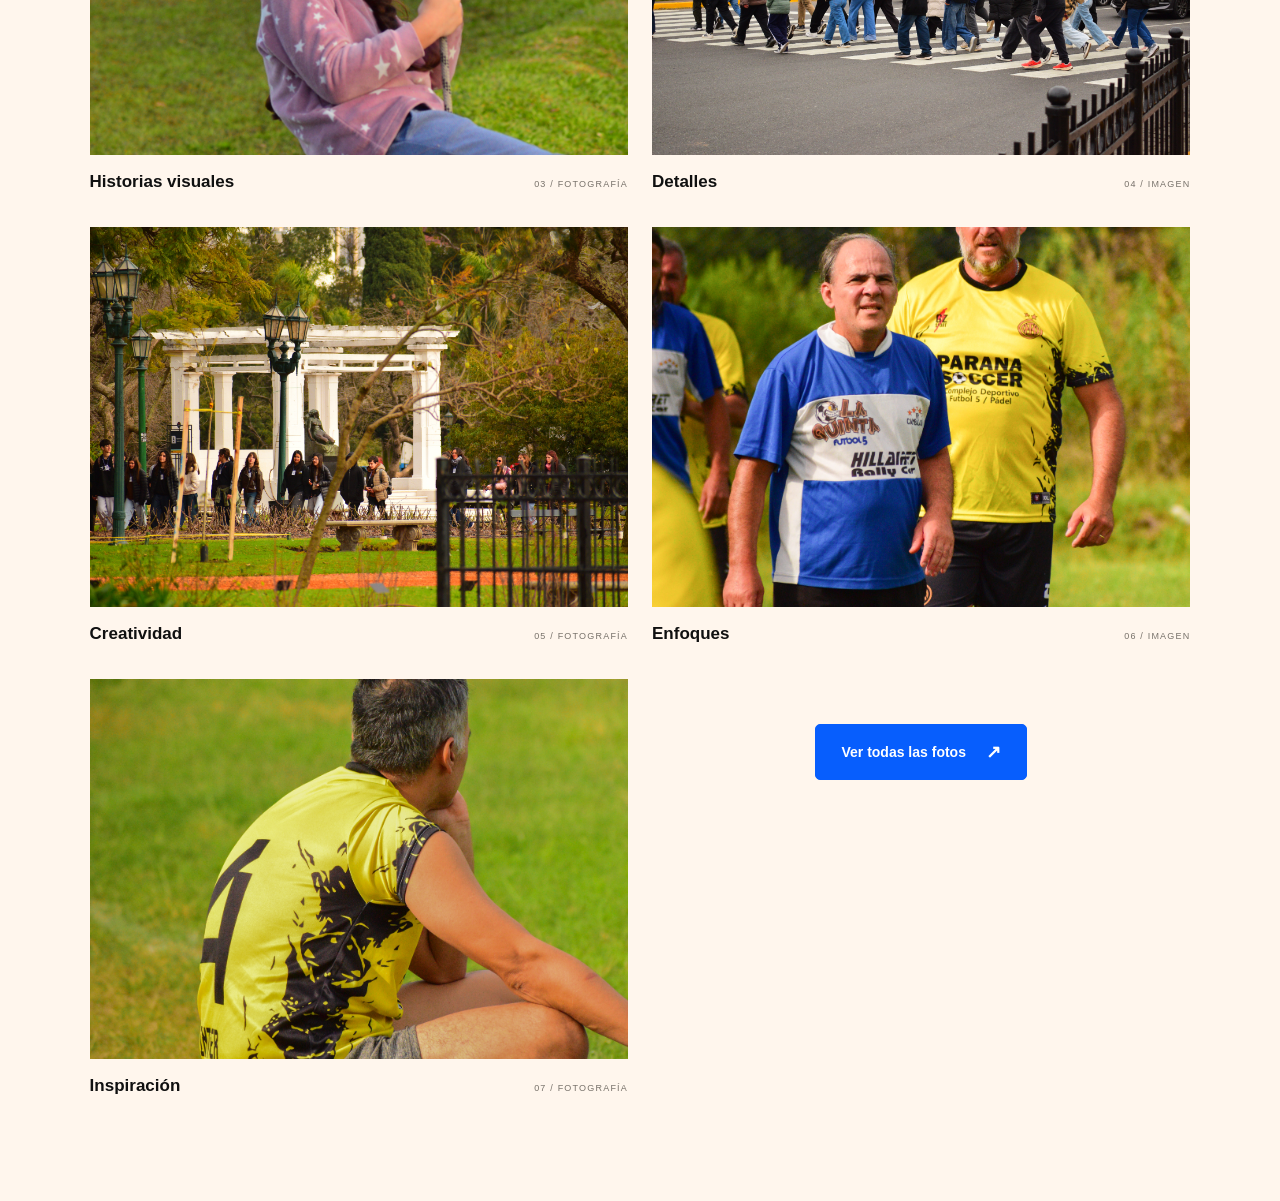
==== commit babec233: "Update index.html" ====
--- a/index.html
+++ b/index.html
@@ -1,4 +1,3 @@
-```html
 <!DOCTYPE html>
 <html lang="es">
 <head>
@@ -11,35 +10,36 @@
   <link rel="preconnect" href="https://fonts.googleapis.com">
   <link rel="preconnect" href="https://fonts.gstatic.com" crossorigin>
   <link href="https://fonts.googleapis.com/css2?family=DM+Sans:wght@400;500;600;700&family=Poppins:wght@400;500;600;700;800&display=swap" rel="stylesheet">
-  <link rel="stylesheet" href="./style.css">
+
+  <link rel="stylesheet" href="style.css">
 </head>
 
 <body>
-  <header class="header" id="inicio">
+  <header class="header">
     <a class="logo" href="#inicio" aria-label="Cande's Designs, inicio">
       <span class="logo-principal">CSD<span>*</span></span>
       <span class="logo-secundario">CANDE'S<br>DESIGNS</span>
     </a>
 
-    <button class="menu-toggle" id="menu-toggle"
-      aria-label="Abrir menú" aria-expanded="false"
-      aria-controls="menu" type="button">
-      <span></span><span></span><span></span>
+    <button class="menu-toggle" id="menu-toggle" aria-label="Abrir menú" aria-expanded="false">
+      <span></span>
+      <span></span>
+      <span></span>
     </button>
 
     <nav class="menu" id="menu">
-      <a href="#inicio">Inicio</a>
+      <a class="activo" href="#inicio">Inicio</a>
       <a href="#sobre-mi">Sobre mí</a>
       <a href="#servicios">Servicios</a>
       <a href="#portfolio">Portfolio</a>
-      <a class="menu-contacto" href="#contacto">Contacto ↗</a>
+      <a class="menu-contacto" href="#contacto">Contacto <span>↗</span></a>
     </nav>
   </header>
 
   <main>
-    <section class="hero">
-      <img class="hero-foto" src="./portada.jpg"
-        alt="Cande con su cámara">
+    <!-- PORTADA -->
+    <section class="hero" id="inicio">
+      <img class="hero-foto" src="portada.jpg" alt="Fotografía de Cande con su cámara">
       <div class="hero-sombra"></div>
 
       <div class="hero-contenido">
@@ -47,7 +47,11 @@
           DISEÑO <span>•</span> FOTOGRAFÍA <span>•</span> CONTENIDO VISUAL
         </p>
 
-        <h1>Ideas que se convierten en <span>historias visuales.</span></h1>
+        <h1>
+          Ideas que se<br class="salto-desktop">
+          convierten en<br class="salto-desktop">
+          <span>historias visuales.</span>
+        </h1>
 
         <p class="hero-descripcion">
           Diseño, fotografía y contenido creativo para transmitir
@@ -55,8 +59,13 @@
         </p>
 
         <div class="hero-botones">
-          <a class="boton boton-azul" href="#portfolio">Ver mi trabajo ↗</a>
-          <a class="boton boton-transparente" href="#contacto">Contactame →</a>
+          <a class="boton boton-azul" href="#portfolio">
+            Ver mi trabajo <span>↗</span>
+          </a>
+
+          <a class="boton boton-transparente" href="#contacto">
+            Contactame <span>→</span>
+          </a>
         </div>
 
         <div class="hero-firma">
@@ -67,17 +76,20 @@
 
       <div class="hero-lateral">
         <span class="lateral-numero">01</span>
-        <span>/</span>
+        <span class="lateral-raya">/</span>
         <span class="lateral-texto">CREATIVIDAD</span>
       </div>
 
       <a class="scroll-indicador" href="#sobre-mi">
         <span class="scroll-icono"></span>
         <span>SCROLL</span>
-        <span>↓</span>
+        <span class="scroll-flecha">↓</span>
       </a>
+
+      <span class="hero-coordenada">CANDE'S DESIGNS — ESTUDIO CREATIVO</span>
     </section>
 
+    <!-- SOBRE MÍ -->
     <section class="seccion sobre-mi" id="sobre-mi">
       <div class="seccion-etiqueta">
         <span class="punto-azul"></span>
@@ -85,7 +97,10 @@
       </div>
 
       <div class="sobre-grid">
-        <h2>Detrás de cada imagen, <span>hay una historia.</span></h2>
+        <h2>
+          Detrás de cada imagen,
+          <span>hay una historia.</span>
+        </h2>
 
         <div class="sobre-texto">
           <p>
@@ -93,12 +108,16 @@
             Me apasiona crear, comunicar y encontrar formas visuales
             de transmitir ideas.
           </p>
+
           <p>
             Me gusta trabajar cada proyecto con dedicación, buscando
             que cada pieza tenga personalidad y conecte con las personas
             a las que está dirigida.
           </p>
-          <a class="enlace-azul" href="#contacto">Conoceme un poco más ↗</a>
+
+          <a class="enlace-azul" href="#contacto">
+            Conoceme un poco más <span>↗</span>
+          </a>
         </div>
       </div>
 
@@ -108,6 +127,7 @@
       </div>
     </section>
 
+    <!-- SERVICIOS -->
     <section class="seccion servicios" id="servicios">
       <div class="seccion-encabezado">
         <div>
@@ -117,6 +137,7 @@
           </div>
           <h2>Ideas que toman <span>forma.</span></h2>
         </div>
+
         <p class="seccion-intro">
           Soluciones visuales pensadas para comunicar, conectar
           y darle personalidad a cada proyecto.
@@ -125,36 +146,68 @@
 
       <div class="servicios-grid">
         <article class="servicio-card">
-          <div class="servicio-arriba"><span>01 / 03</span><span class="servicio-simbolo">✳</span></div>
+          <div class="servicio-arriba">
+            <span>01 / 03</span>
+            <span class="servicio-simbolo">✳</span>
+          </div>
+
           <h3>Diseño gráfico</h3>
-          <p>Piezas visuales creativas para comunicar tu identidad y hacer que tu marca se destaque.</p>
-          <a href="https://wa.me/5493435201478" target="_blank" rel="noopener">Consultar ↗</a>
+
+          <p>
+            Piezas visuales creativas para comunicar tu identidad
+            y hacer que tu marca se destaque.
+          </p>
+
+          <a href="#contacto">Consultar <span>↗</span></a>
         </article>
 
         <article class="servicio-card servicio-azul">
-          <div class="servicio-arriba"><span>02 / 03</span><span class="servicio-simbolo">◉</span></div>
+          <div class="servicio-arriba">
+            <span>02 / 03</span>
+            <span class="servicio-simbolo">◉</span>
+          </div>
+
           <h3>Fotografía</h3>
-          <p>Imágenes que capturan momentos, transmiten sensaciones y cuentan historias reales.</p>
-          <a href="https://wa.me/5493435201478" target="_blank" rel="noopener">Consultar ↗</a>
+
+          <p>
+            Imágenes que capturan momentos, transmiten sensaciones
+            y cuentan historias reales.
+          </p>
+
+          <a href="#contacto">Consultar <span>↗</span></a>
         </article>
 
         <article class="servicio-card">
-          <div class="servicio-arriba"><span>03 / 03</span><span class="servicio-simbolo">↗</span></div>
+          <div class="servicio-arriba">
+            <span>03 / 03</span>
+            <span class="servicio-simbolo">↗</span>
+          </div>
+
           <h3>Contenido para redes</h3>
-          <p>Contenido visual para redes sociales, pensado para conectar con tu comunidad.</p>
-          <a href="https://wa.me/5493435201478" target="_blank" rel="noopener">Consultar ↗</a>
-        </article>
-      </div>
-
-      <div class="centrar">
-        <a class="boton boton-azul"
+
+          <p>
+            Contenido visual para redes sociales, pensado para
+            conectar con tu comunidad.
+          </p>
+
+          <a href="#contacto">Consultar <span>↗</span></a>
+        </article>
+      </div>
+
+      <!-- BOTÓN AL PORTFOLIO COMPLETO -->
+      <div style="display: flex; justify-content: center; margin-top: 32px;">
+        <a
+          class="boton boton-azul"
           href="https://drive.google.com/file/d/1Brp6eMHCFER69mzucBfLuoqs7ZtTFHFe/view?usp=sharing"
-          target="_blank" rel="noopener noreferrer">
-          Ver portfolio completo ↗
+          target="_blank"
+          rel="noopener noreferrer"
+        >
+          Ver portfolio completo <span>↗</span>
         </a>
       </div>
     </section>
 
+    <!-- PORTFOLIO -->
     <section class="seccion portfolio" id="portfolio">
       <div class="seccion-encabezado">
         <div>
@@ -162,193 +215,108 @@
             <span class="punto-azul"></span>
             UNA SELECCIÓN DE MIS TRABAJOS
           </div>
+
           <h2>Historias que <span>se ven.</span></h2>
         </div>
+
         <p class="seccion-intro">
-          Una selección de imágenes y proyectos que reflejan mi mirada creativa.
+          Una selección de imágenes y proyectos que reflejan
+          mi mirada creativa.
         </p>
       </div>
 
-      <div class="filtros" aria-label="Filtrar trabajos">
-        <button class="filtro activo" data-filtro="todos" type="button">Todos</button>
-        <button class="filtro" data-filtro="fotografia" type="button">Fotografía</button>
-        <button class="filtro" data-filtro="diseno" type="button">Diseño</button>
-      </div>
-
       <div class="portfolio-grid">
-        <article class="proyecto proyecto-destacado" data-categoria="fotografia">
-          <a class="proyecto-foto" href="./foto-1.jpg" target="_blank" rel="noopener">
-            <img src="./foto-1.jpg" alt="Trabajo fotográfico 1" loading="lazy">
-            <span class="proyecto-overlay">Ver imagen ↗</span>
-          </a>
-          <div class="proyecto-datos"><h3>Fotografía</h3><span>01 / IMAGEN</span></div>
-        </article>
-
-        <article class="proyecto" data-categoria="fotografia">
-          <a class="proyecto-foto" href="./foto-2.jpg" target="_blank" rel="noopener">
-            <img src="./foto-2.jpg" alt="Trabajo fotográfico 2" loading="lazy">
-            <span class="proyecto-overlay">Ver imagen ↗</span>
-          </a>
-          <div class="proyecto-datos"><h3>Momentos reales</h3><span>02 / FOTOGRAFÍA</span></div>
-        </article>
-
-        <article class="proyecto" data-categoria="diseno">
-          <a class="proyecto-foto" href="./foto-3.jpg" target="_blank" rel="noopener">
-            <img src="./foto-3.jpg" alt="Trabajo de diseño 3" loading="lazy">
-            <span class="proyecto-overlay">Ver imagen ↗</span>
-          </a>
-          <div class="proyecto-datos"><h3>Diseño creativo</h3><span>03 / DISEÑO</span></div>
-        </article>
-
-        <article class="proyecto" data-categoria="fotografia">
-          <a class="proyecto-foto" href="./foto-4.jpg" target="_blank" rel="noopener">
-            <img src="./foto-4.jpg" alt="Trabajo fotográfico 4" loading="lazy">
-            <span class="proyecto-overlay">Ver imagen ↗</span>
-          </a>
-          <div class="proyecto-datos"><h3>Detalles</h3><span>04 / IMAGEN</span></div>
-        </article>
-
-        <article class="proyecto" data-categoria="diseno">
-          <a class="proyecto-foto" href="./foto-5.jpg" target="_blank" rel="noopener">
-            <img src="./foto-5.jpg" alt="Trabajo de diseño 5" loading="lazy">
-            <span class="proyecto-overlay">Ver imagen ↗</span>
-          </a>
-          <div class="proyecto-datos"><h3>Identidad visual</h3><span>05 / DISEÑO</span></div>
-        </article>
-
-        <article class="proyecto" data-categoria="fotografia">
-          <a class="proyecto-foto" href="./foto-6.jpg" target="_blank" rel="noopener">
-            <img src="./foto-6.jpg" alt="Trabajo fotográfico 6" loading="lazy">
-            <span class="proyecto-overlay">Ver imagen ↗</span>
-          </a>
-          <div class="proyecto-datos"><h3>Enfoques</h3><span>06 / FOTOGRAFÍA</span></div>
-        </article>
-
-        <article class="proyecto" data-categoria="fotografia">
-          <a class="proyecto-foto" href="./foto-7.jpg" target="_blank" rel="noopener">
-            <img src="./foto-7.jpg" alt="Trabajo fotográfico 7" loading="lazy">
-            <span class="proyecto-overlay">Ver imagen ↗</span>
-          </a>
-          <div class="proyecto-datos"><h3>Inspiración</h3><span>07 / FOTOGRAFÍA</span></div>
-        </article>
-      </div>
-
-      <div class="centrar portfolio-completo">
-        <a class="boton boton-azul"
-          href="https://drive.google.com/drive/folders/10mteLxqmlpn50_aXnqpu1d6EoZiTX01B?usp=sharing"
-          target="_blank" rel="noopener noreferrer">
-          Ver todas las fotos ↗
-        </a>
-      </div>
-
-      <div class="videos">
-        <div class="seccion-encabezado">
-          <div>
-            <div class="seccion-etiqueta"><span class="punto-azul"></span>CONTENIDO AUDIOVISUAL</div>
-            <h2>En <span>movimiento.</span></h2>
-          </div>
-        </div>
-
-        <div class="videos-grid">
-          <article class="video-card">
-            <video controls playsinline preload="metadata" aria-label="Video de portfolio 1">
-              <source src="./video-1.mp4" type="video/mp4">
-              Tu navegador no puede reproducir este video.
-            </video>
-          </article>
-          <article class="video-card">
-            <video controls playsinline preload="metadata" aria-label="Video de portfolio 2">
-              <source src="./video-2.mp4" type="video/mp4">
-              Tu navegador no puede reproducir este video.
-            </video>
-          </article>
-          <article class="video-card">
-            <video controls playsinline preload="metadata" aria-label="Video de portfolio 3">
-              <source src="./video-3.mp4" type="video/mp4">
-              Tu navegador no puede reproducir este video.
-            </video>
-          </article>
-          <article class="video-card">
-            <video controls playsinline preload="metadata" aria-label="Video de portfolio 4">
-              <source src="./video-4.mp4" type="video/mp4">
-              Tu navegador no puede reproducir este video.
-            </video>
-          </article>
-        </div>
-      </div>
-    </section>
-
-    <section class="contacto" id="contacto">
-      <div class="contacto-fondo" aria-hidden="true">CSD*</div>
-      <div class="contacto-contenido">
-        <div class="seccion-etiqueta etiqueta-blanca">
-          <span class="punto-blanco"></span>
-          HABLEMOS DE TU PROYECTO
-        </div>
-        <h2>Tu próxima idea<br>empieza <span>acá.</span></h2>
-        <p>Contame qué estás imaginando. Podemos convertir esa idea en algo visual, auténtico y hecho para vos.</p>
-        <a class="boton boton-blanco" href="https://wa.me/5493435201478" target="_blank" rel="noopener noreferrer">
-          Escribime por WhatsApp ↗
-        </a>
-      </div>
-    </section>
-  </main>
-
-  <footer class="footer">
-    <a class="footer-logo" href="#inicio">CSD<span>*</span></a>
-    <p>Diseño, fotografía y contenido visual.</p>
-    <a class="footer-arriba" href="#inicio">VOLVER ARRIBA ↑</a>
-    <span class="footer-copy">© 2026 Cande's Designs. Hecho con creatividad.</span>
-    <a class="footer-whatsapp" href="https://wa.me/5493435201478" target="_blank" rel="noopener noreferrer" aria-label="WhatsApp">
-      <svg viewBox="0 0 32 32" aria-hidden="true">
-        <path d="M16 3a13 13 0 0 0-11.2 19.6L3 29l6.6-1.7A13 13 0 1 0 16 3Zm0 23.4a10.3 10.3 0 0 1-5.2-1.4l-.4-.2-3.9 1 1-3.8-.3-.4A10.4 10.4 0 1 1 16 26.4Zm5.7-7.8c-.3-.2-1.8-.9-2.1-1-.3-.1-.5-.2-.7.2-.2.3-.8 1-1 1.2-.2.2-.4.2-.7.1-.3-.2-1.3-.5-2.5-1.5-.9-.8-1.5-1.8-1.7-2.1-.2-.3 0-.5.1-.6l.5-.5c.2-.2.2-.3.3-.5.1-.2 0-.4 0-.6l-.9-2.2c-.2-.6-.5-.5-.7-.5h-.6c-.2 0-.6.1-.9.4-.3.3-1.1 1-1.1 2.5s1.1 2.9 1.3 3.1c.1.2 2.2 3.4 5.4 4.7.8.3 1.4.5 1.8.6.8.2 1.5.2 2 .1.6-.1 1.8-.7 2.1-1.5.3-.7.3-1.3.2-1.5-.1-.1-.3-.2-.6-.4Z"/>
-      </svg>
-    </a>
-  </footer>
-
-  <a class="whatsapp-flotante" href="https://wa.me/5493435201478"
-    target="_blank" rel="noopener noreferrer" aria-label="Escribime por WhatsApp">
-    <svg viewBox="0 0 32 32" aria-hidden="true">
-      <path d="M16 3a13 13 0 0 0-11.2 19.6L3 29l6.6-1.7A13 13 0 1 0 16 3Zm0 23.4a10.3 10.3 0 0 1-5.2-1.4l-.4-.2-3.9 1 1-3.8-.3-.4A10.4 10.4 0 1 1 16 26.4Zm5.7-7.8c-.3-.2-1.8-.9-2.1-1-.3-.1-.5-.2-.7.2-.2.3-.8 1-1 1.2-.2.2-.4.2-.7.1-.3-.2-1.3-.5-2.5-1.5-.9-.8-1.5-1.8-1.7-2.1-.2-.3 0-.5.1-.6l.5-.5c.2-.2.2-.3.3-.5.1-.2 0-.4 0-.6l-.9-2.2c-.2-.6-.5-.5-.7-.5h-.6c-.2 0-.6.1-.9.4-.3.3-1.1 1-1.1 2.5s1.1 2.9 1.3 3.1c.1.2 2.2 3.4 5.4 4.7.8.3 1.4.5 1.8.6.8.2 1.5.2 2 .1.6-.1 1.8-.7 2.1-1.5.3-.7.3-1.3.2-1.5-.1-.1-.3-.2-.6-.4Z"/>
-    </svg>
-  </a>
-
-  <script>
-    const menuToggle = document.getElementById("menu-toggle");
-    const menu = document.getElementById("menu");
-
-    if (menuToggle && menu) {
-      menuToggle.addEventListener("click", () => {
-        const abierto = menu.classList.toggle("menu-abierto");
-        menuToggle.setAttribute("aria-expanded", String(abierto));
-        menuToggle.setAttribute("aria-label", abierto ? "Cerrar menú" : "Abrir menú");
-      });
-
-      menu.querySelectorAll("a").forEach((enlace) => {
-        enlace.addEventListener("click", () => {
-          menu.classList.remove("menu-abierto");
-          menuToggle.setAttribute("aria-expanded", "false");
-          menuToggle.setAttribute("aria-label", "Abrir menú");
-        });
-      });
-    }
-
-    const filtros = document.querySelectorAll(".filtro");
-    const proyectos = document.querySelectorAll(".proyecto");
-
-    filtros.forEach((boton) => {
-      boton.addEventListener("click", () => {
-        filtros.forEach((f) => f.classList.remove("activo"));
-        boton.classList.add("activo");
-
-        const categoria = boton.dataset.filtro;
-        proyectos.forEach((proyecto) => {
-          proyecto.hidden = categoria !== "todos" &&
-            proyecto.dataset.categoria !== categoria;
-        });
-      });
-    });
-  </script>
-</body>
-</html>
-```
+        <article class="proyecto proyecto-destacado">
+          <a class="proyecto-foto" href="foto-1.jpg" target="_blank" rel="noopener">
+            <img src="foto-1.jpg" alt="Trabajo fotográfico número uno" loading="lazy">
+            <span class="proyecto-overlay">Ver fotografía ↗</span>
+          </a>
+
+          <div class="proyecto-datos">
+            <h3>Fotografía</h3>
+            <span>01 / IMAGEN</span>
+          </div>
+        </article>
+
+        <article class="proyecto">
+          <a class="proyecto-foto" href="foto-2.jpg" target="_blank" rel="noopener">
+            <img src="foto-2.jpg" alt="Trabajo fotográfico número dos" loading="lazy">
+            <span class="proyecto-overlay">Ver fotografía ↗</span>
+          </a>
+
+          <div class="proyecto-datos">
+            <h3>Momentos reales</h3>
+            <span>02 / FOTOGRAFÍA</span>
+          </div>
+        </article>
+
+        <article class="proyecto">
+          <a class="proyecto-foto" href="foto-3.jpg" target="_blank" rel="noopener">
+            <img src="foto-3.jpg" alt="Trabajo fotográfico número tres" loading="lazy">
+            <span class="proyecto-overlay">Ver fotografía ↗</span>
+          </a>
+
+          <div class="proyecto-datos">
+            <h3>Historias visuales</h3>
+            <span>03 / FOTOGRAFÍA</span>
+          </div>
+        </article>
+
+        <article class="proyecto">
+          <a class="proyecto-foto" href="foto-4.jpg" target="_blank" rel="noopener">
+            <img src="foto-4.jpg" alt="Trabajo fotográfico número cuatro" loading="lazy">
+            <span class="proyecto-overlay">Ver fotografía ↗</span>
+          </a>
+
+          <div class="proyecto-datos">
+            <h3>Detalles</h3>
+            <span>04 / IMAGEN</span>
+          </div>
+        </article>
+
+        <article class="proyecto">
+          <a class="proyecto-foto" href="foto-5.jpg" target="_blank" rel="noopener">
+            <img src="foto-5.jpg" alt="Trabajo fotográfico número cinco" loading="lazy">
+            <span class="proyecto-overlay">Ver fotografía ↗</span>
+          </a>
+
+          <div class="proyecto-datos">
+            <h3>Creatividad</h3>
+            <span>05 / FOTOGRAFÍA</span>
+          </div>
+        </article>
+
+        <article class="proyecto">
+          <a class="proyecto-foto" href="foto-6.jpg" target="_blank" rel="noopener">
+            <img src="foto-6.jpg" alt="Trabajo fotográfico número seis" loading="lazy">
+            <span class="proyecto-overlay">Ver fotografía ↗</span>
+          </a>
+
+          <div class="proyecto-datos">
+            <h3>Enfoques</h3>
+            <span>06 / IMAGEN</span>
+          </div>
+        </article>
+
+        <article class="proyecto">
+          <a class="proyecto-foto" href="foto-7.jpg" target="_blank" rel="noopener">
+            <img src="foto-7.jpg" alt="Trabajo fotográfico número siete" loading="lazy">
+            <span class="proyecto-overlay">Ver fotografía ↗</span>
+          </a>
+
+          <div class="proyecto-datos">
+            <h3>Inspiración</h3>
+            <span>07 / FOTOGRAFÍA</span>
+          </div>
+        </article>
+
+        <!-- BOTÓN AL DRIVE, AL FINAL DE LA GALERÍA -->
+        <div class="portfolio-boton-contenedor">
+          <a
+            href="https://drive.google.com/drive/folders/10mteLxqmlpn50_aXnqpu1d6EoZiTX01B?usp=sharing"
+            class="boton-portfolio"
+            target="_blank"
+            rel="noopener noreferrer"
+          >
+            Ver todas las fotos <span>↗</span>
+          </a>
--- a/style.css
+++ b/style.css
@@ -1,9 +1,9 @@
-```css
+
 :root {
   --negro: #101010;
   --negro-suave: #191919;
   --azul: #075efd;
-  --blanco: #fff;
+  --blanco: #ffffff;
   --gris: #bcbcbc;
   --crema: #fff6ed;
   --fuente-titulo: "Poppins", sans-serif;
@@ -25,7 +25,7 @@
   background: var(--crema);
   color: var(--negro);
   font-family: var(--fuente-texto);
-  overflow-x: clip;
+  overflow-x: hidden;
 }
 
 a {
@@ -47,7 +47,7 @@
   color: var(--blanco);
 }
 
-/* ENCABEZADO */
+/* NAVEGACIÓN */
 
 .header {
   position: absolute;
@@ -55,12 +55,12 @@
   left: 0;
   z-index: 20;
   width: 100%;
-  min-height: 100px;
-  padding: 22px 5.5%;
+  min-height: 115px;
+  padding: 25px 5.5%;
   display: flex;
   align-items: center;
   justify-content: space-between;
-  gap: 24px;
+  gap: 35px;
   color: var(--blanco);
 }
 
@@ -79,8 +79,7 @@
   letter-spacing: -3px;
 }
 
-.logo-principal span,
-.footer-logo span {
+.logo-principal span {
   color: var(--azul);
 }
 
@@ -94,25 +93,31 @@
 .menu {
   display: flex;
   align-items: center;
-  gap: clamp(16px, 2.5vw, 36px);
+  gap: clamp(22px, 3.5vw, 55px);
 }
 
 .menu > a {
   position: relative;
   font-size: 14px;
   font-weight: 500;
-  color: rgba(255,255,255,.9);
+  color: rgba(255, 255, 255, 0.88);
+  transition: color 0.2s ease;
 }
 
 .menu > a:not(.menu-contacto)::after {
   content: "";
   position: absolute;
-  bottom: -9px;
+  bottom: -11px;
   left: 0;
   width: 0;
   height: 2px;
   background: var(--azul);
-  transition: width .2s ease;
+  transition: width 0.2s ease;
+}
+
+.menu > a:hover,
+.menu > a.activo {
+  color: var(--blanco);
 }
 
 .menu > a:hover::after,
@@ -121,29 +126,33 @@
 }
 
 .menu .menu-contacto {
-  padding: 13px 20px;
+  padding: 15px 24px;
+  background: var(--azul);
   border-radius: 5px;
-  background: var(--azul);
-  color: var(--blanco);
+  color: var(--blanco);
+}
+
+.menu .menu-contacto:hover {
+  background: #004bd1;
 }
 
 .menu-contacto span {
-  margin-left: 8px;
+  margin-left: 10px;
 }
 
 .menu-toggle {
   display: none;
 }
 
-/* PORTADA */
+/* PORTADA CINEMATOGRÁFICA */
 
 .hero {
   position: relative;
+  min-height: 100svh;
   min-height: 720px;
-  min-height: 100svh;
-  display: flex;
-  align-items: center;
-  padding: 150px 5.6% 115px;
+  display: flex;
+  align-items: center;
+  padding: 155px 5.6% 115px;
   overflow: hidden;
   isolation: isolate;
   background: var(--negro);
@@ -153,43 +162,54 @@
 .hero-foto {
   position: absolute;
   inset: 0;
-  z-index: -2;
+  z-index: -3;
   width: 100%;
   height: 100%;
   max-width: none;
   object-fit: cover;
   object-position: center 38%;
-  filter: grayscale(100%) brightness(.7);
+  filter: grayscale(100%) brightness(0.76);
+  transform: scale(1.015);
 }
 
 .hero-sombra {
   position: absolute;
   inset: 0;
-  z-index: -1;
-  background: linear-gradient(
-    90deg,
-    rgba(10,10,10,.94) 0%,
-    rgba(10,10,10,.78) 40%,
-    rgba(10,10,10,.25) 100%
-  );
+  z-index: -2;
+  background:
+    linear-gradient(
+      90deg,
+      rgba(10, 10, 10, 0.94) 0%,
+      rgba(10, 10, 10, 0.83) 29%,
+      rgba(10, 10, 10, 0.53) 49%,
+      rgba(10, 10, 10, 0.15) 75%,
+      rgba(10, 10, 10, 0.43) 100%
+    ),
+    linear-gradient(
+      0deg,
+      rgba(10, 10, 10, 0.5) 0%,
+      transparent 27%,
+      rgba(10, 10, 10, 0.14) 100%
+    );
 }
 
 .hero-contenido {
   position: relative;
   z-index: 2;
-  width: min(760px, 72%);
+  width: min(760px, 65%);
+  padding-top: 15px;
 }
 
 .hero-etiqueta {
   display: flex;
   align-items: center;
   flex-wrap: wrap;
-  gap: 10px;
+  gap: 12px;
   margin-bottom: 24px;
-  font-size: 11px;
+  color: rgba(255, 255, 255, 0.94);
+  font-size: 12px;
   font-weight: 700;
-  letter-spacing: 2px;
-  line-height: 1.7;
+  letter-spacing: 3.2px;
 }
 
 .hero-etiqueta span {
@@ -197,14 +217,13 @@
 }
 
 .hero h1 {
-  max-width: 850px;
+  max-width: 900px;
   margin-bottom: 23px;
   font-family: var(--fuente-titulo);
-  font-size: clamp(46px, 6.1vw, 88px);
+  font-size: clamp(48px, 6.1vw, 88px);
   font-weight: 800;
-  line-height: 1.06;
-  letter-spacing: -3px;
-  overflow-wrap: break-word;
+  line-height: 1.04;
+  letter-spacing: -4.5px;
 }
 
 .hero h1 span {
@@ -212,37 +231,40 @@
 }
 
 .hero-descripcion {
-  max-width: 520px;
-  margin-bottom: 30px;
-  color: rgba(255,255,255,.88);
-  font-size: 17px;
-  line-height: 1.7;
+  max-width: 540px;
+  margin-bottom: 35px;
+  color: rgba(255, 255, 255, 0.86);
+  font-size: clamp(15px, 1.4vw, 20px);
+  line-height: 1.65;
 }
 
 .hero-botones {
   display: flex;
   align-items: center;
   flex-wrap: wrap;
-  gap: 14px;
+  gap: 18px;
 }
 
 .boton {
-  min-height: 52px;
-  padding: 15px 22px;
+  min-height: 56px;
+  padding: 16px 25px;
   display: inline-flex;
   align-items: center;
   justify-content: center;
-  gap: 13px;
+  gap: 18px;
   border: 1px solid transparent;
-  border-radius: 5px;
+  border-radius: 6px;
   font-size: 14px;
   font-weight: 700;
-  text-align: center;
-  transition: background .2s ease, transform .2s ease;
+  transition:
+    background 0.2s ease,
+    color 0.2s ease,
+    border-color 0.2s ease,
+    transform 0.2s ease;
 }
 
 .boton:hover {
-  transform: translateY(-2px);
+  transform: translateY(-3px);
 }
 
 .boton-azul {
@@ -255,28 +277,30 @@
 }
 
 .boton-transparente {
-  border-color: rgba(255,255,255,.7);
+  border-color: rgba(255, 255, 255, 0.75);
+  background: rgba(0, 0, 0, 0.13);
   color: var(--blanco);
 }
 
 .boton-transparente:hover {
+  border-color: var(--azul);
   background: var(--azul);
 }
 
 .hero-firma {
   display: flex;
   align-items: center;
-  gap: 15px;
-  margin-top: 35px;
-  color: rgba(255,255,255,.8);
+  gap: 20px;
+  margin-top: 43px;
+  color: rgba(255, 255, 255, 0.83);
   font-size: 12px;
-  line-height: 1.6;
+  letter-spacing: 1.8px;
 }
 
 .firma-linea {
-  width: 40px;
+  display: block;
+  width: 50px;
   height: 1px;
-  flex-shrink: 0;
   background: var(--blanco);
 }
 
@@ -285,11 +309,14 @@
   top: 40%;
   right: 4%;
   z-index: 2;
+  min-height: 180px;
   display: flex;
   flex-direction: column;
+  align-items: flex-start;
+  justify-content: center;
   gap: 12px;
-  padding-left: 15px;
-  border-left: 1px solid rgba(255,255,255,.6);
+  padding-left: 18px;
+  border-left: 1px solid rgba(255, 255, 255, 0.65);
 }
 
 .lateral-numero {
@@ -309,68 +336,74 @@
 .scroll-indicador {
   position: absolute;
   left: 5.6%;
-  bottom: 28px;
+  bottom: 32px;
   z-index: 2;
   display: grid;
-  grid-template-columns: 25px auto;
-  align-items: center;
-  gap: 4px 12px;
+  grid-template-columns: 30px auto;
+  align-items: center;
+  column-gap: 18px;
+  row-gap: 3px;
   color: var(--blanco);
 }
 
 .scroll-icono {
   grid-row: span 2;
   position: relative;
-  width: 20px;
-  height: 35px;
-  border: 1px solid var(--blanco);
+  width: 22px;
+  height: 40px;
+  border: 1.5px solid var(--blanco);
   border-radius: 15px;
 }
 
 .scroll-icono::after {
   content: "";
   position: absolute;
-  top: 6px;
-  left: 7px;
+  top: 7px;
+  left: 8px;
   width: 3px;
-  height: 5px;
+  height: 6px;
   border-radius: 3px;
   background: var(--blanco);
 }
 
 .scroll-indicador > span:nth-child(2) {
-  font-size: 9px;
-  letter-spacing: 2px;
+  font-size: 10px;
+  font-weight: 600;
+  letter-spacing: 3px;
 }
 
 .scroll-flecha {
-  font-size: 17px;
+  font-size: 18px;
+  line-height: 1;
 }
 
 .hero-coordenada {
   position: absolute;
   right: 5.6%;
-  bottom: 35px;
-  color: rgba(255,255,255,.65);
+  bottom: 37px;
+  color: rgba(255, 255, 255, 0.65);
   font-size: 8px;
-  letter-spacing: 1px;
-}
-
-/* SECCIONES GENERALES */
+  letter-spacing: 1.5px;
+}
+
+/* SECCIONES */
 
 .seccion {
-  padding: 100px 7%;
+  padding: 105px 7%;
+}
+
+.sobre-mi {
+  background: var(--crema);
 }
 
 .seccion-etiqueta {
   display: flex;
   align-items: center;
   gap: 10px;
-  margin-bottom: 23px;
+  margin-bottom: 25px;
   font-size: 10px;
   font-weight: 700;
-  letter-spacing: 1.7px;
-  line-height: 1.6;
+  letter-spacing: 2px;
 }
 
 .punto-azul,
@@ -382,27 +415,20 @@
   background: var(--azul);
 }
 
-/* SOBRE MÍ */
-
-.sobre-mi {
-  background: var(--crema);
-}
-
 .sobre-grid {
   display: grid;
-  grid-template-columns: minmax(0, 1.1fr) minmax(0, .85fr);
-  gap: 8%;
+  grid-template-columns: 1.1fr 0.75fr;
+  gap: 12%;
   align-items: start;
 }
 
 .sobre-grid h2,
 .seccion-encabezado h2 {
   font-family: var(--fuente-titulo);
-  font-size: clamp(36px, 4.5vw, 64px);
+  font-size: clamp(38px, 4.5vw, 64px);
   line-height: 1.12;
   font-weight: 800;
-  letter-spacing: -2px;
-  overflow-wrap: break-word;
+  letter-spacing: -2.5px;
 }
 
 .sobre-grid h2 span,
@@ -411,16 +437,16 @@
 }
 
 .sobre-texto p {
-  margin-bottom: 18px;
+  margin-bottom: 19px;
   color: #615e5a;
   font-size: 15px;
-  line-height: 1.85;
+  line-height: 1.9;
 }
 
 .enlace-azul {
   display: inline-flex;
   align-items: center;
-  gap: 12px;
+  gap: 14px;
   margin-top: 8px;
   padding-bottom: 5px;
   border-bottom: 1px solid var(--azul);
@@ -429,22 +455,29 @@
   font-weight: 700;
 }
 
+.enlace-azul span {
+  transition: transform 0.2s ease;
+}
+
+.enlace-azul:hover span {
+  transform: translate(3px, -3px);
+}
+
 .sobre-franja {
-  margin-top: 65px;
-  padding: 25px 0;
+  margin-top: 75px;
+  padding: 28px 0;
   display: flex;
   align-items: center;
   justify-content: space-between;
-  flex-wrap: wrap;
-  gap: 15px;
-  border-top: 1px solid rgba(16,16,16,.17);
-  border-bottom: 1px solid rgba(16,16,16,.17);
+  gap: 20px;
+  border-top: 1px solid rgba(16, 16, 16, 0.17);
+  border-bottom: 1px solid rgba(16, 16, 16, 0.17);
 }
 
 .sobre-franja > span {
   font-size: 10px;
   font-weight: 700;
-  letter-spacing: 1.4px;
+  letter-spacing: 1.6px;
 }
 
 .sobre-franja strong {
@@ -468,8 +501,8 @@
   display: flex;
   align-items: end;
   justify-content: space-between;
-  gap: 30px;
-  margin-bottom: 40px;
+  gap: 35px;
+  margin-bottom: 45px;
 }
 
 .seccion-encabezado .seccion-etiqueta {
@@ -480,7 +513,7 @@
   max-width: 360px;
   color: #625e59;
   font-size: 14px;
-  line-height: 1.8;
+  line-height: 1.85;
 }
 
 .servicios-grid {
@@ -490,14 +523,18 @@
 }
 
 .servicio-card {
-  min-width: 0;
-  min-height: 300px;
-  padding: 26px;
+  min-height: 310px;
+  padding: 28px;
   display: flex;
   flex-direction: column;
   align-items: flex-start;
   background: var(--crema);
-  border: 1px solid rgba(16,16,16,.1);
+  border: 1px solid rgba(16, 16, 16, 0.1);
+  transition: transform 0.25s ease;
+}
+
+.servicio-card:hover {
+  transform: translateY(-5px);
 }
 
 .servicio-azul {
@@ -511,15 +548,14 @@
   display: flex;
   align-items: center;
   justify-content: space-between;
-  gap: 10px;
-  margin-bottom: 35px;
+  margin-bottom: 42px;
   font-size: 10px;
   letter-spacing: 1px;
 }
 
 .servicio-simbolo {
   color: var(--azul);
-  font-size: 28px;
+  font-size: 30px;
 }
 
 .servicio-azul .servicio-simbolo {
@@ -527,27 +563,28 @@
 }
 
 .servicio-card h3 {
-  margin-bottom: 12px;
+  margin-bottom: 13px;
   font-family: var(--fuente-titulo);
-  font-size: 21px;
-  line-height: 1.3;
+  font-size: 22px;
+  font-weight: 700;
 }
 
 .servicio-card p {
-  margin-bottom: 22px;
+  margin-bottom: 24px;
   color: #625e59;
   font-size: 13px;
   line-height: 1.8;
 }
 
 .servicio-azul p {
-  color: rgba(255,255,255,.85);
+  color: rgba(255, 255, 255, 0.85);
 }
 
 .servicio-card > a {
   margin-top: auto;
   display: inline-flex;
-  gap: 10px;
+  align-items: center;
+  gap: 12px;
   color: var(--azul);
   font-size: 12px;
   font-weight: 700;
@@ -566,7 +603,7 @@
 .portfolio-grid {
   display: grid;
   grid-template-columns: repeat(2, minmax(0, 1fr));
-  gap: 32px 24px;
+  gap: 35px 24px;
 }
 
 .proyecto {
@@ -582,68 +619,69 @@
 }
 
 .proyecto-destacado .proyecto-foto {
-  height: 440px;
+  height: 460px;
 }
 
 .proyecto-foto img {
   width: 100%;
   height: 100%;
   object-fit: cover;
-  transition: transform .4s ease, filter .3s ease;
+  transition: transform 0.5s ease, filter 0.3s ease;
 }
 
 .proyecto-foto:hover img {
-  transform: scale(1.03);
-  filter: brightness(.75);
+  transform: scale(1.04);
+  filter: brightness(0.72);
 }
 
 .proyecto-overlay {
   position: absolute;
-  right: 15px;
-  bottom: 15px;
-  padding: 12px 14px;
+  right: 18px;
+  bottom: 18px;
+  padding: 12px 15px;
   background: var(--azul);
   color: var(--blanco);
   font-size: 11px;
   font-weight: 700;
   opacity: 0;
+  transform: translateY(8px);
+  transition: opacity 0.25s ease, transform 0.25s ease;
 }
 
 .proyecto-foto:hover .proyecto-overlay,
 .proyecto-foto:focus-visible .proyecto-overlay {
   opacity: 1;
+  transform: translateY(0);
 }
 
 .proyecto-datos {
-  padding-top: 15px;
+  padding-top: 17px;
   display: flex;
   align-items: baseline;
   justify-content: space-between;
-  flex-wrap: wrap;
-  gap: 8px 15px;
+  gap: 15px;
 }
 
 .proyecto-datos h3 {
   font-family: var(--fuente-titulo);
-  font-size: 16px;
+  font-size: 17px;
   font-weight: 600;
 }
 
 .proyecto-datos > span {
   color: #77716a;
   font-size: 9px;
-  letter-spacing: 1px;
+  letter-spacing: 1.2px;
 }
 
 .portfolio-pie {
-  margin-top: 50px;
+  margin-top: 60px;
   padding-top: 24px;
   display: flex;
   align-items: center;
   justify-content: space-between;
-  flex-wrap: wrap;
-  gap: 16px;
-  border-top: 1px solid rgba(16,16,16,.16);
+  gap: 20px;
+  border-top: 1px solid rgba(16, 16, 16, 0.16);
 }
 
 .portfolio-pie > span {
@@ -652,36 +690,12 @@
   letter-spacing: 1.5px;
 }
 
-/* BOTÓN DRIVE DE LA GALERÍA */
-
-.portfolio-boton-contenedor {
-  grid-column: 1 / -1;
-  display: flex;
-  justify-content: center;
-  padding-top: 12px;
-}
-
-.boton-portfolio {
-  display: inline-flex;
-  align-items: center;
-  justify-content: center;
-  gap: 15px;
-  max-width: 100%;
-  padding: 15px 22px;
-  border-radius: 5px;
-  background: var(--azul);
-  color: var(--blanco);
-  font-size: 14px;
-  font-weight: 700;
-  text-align: center;
-}
-
 /* CONTACTO */
 
 .contacto {
   position: relative;
   min-height: 440px;
-  padding: 85px 7%;
+  padding: 100px 7%;
   display: flex;
   align-items: center;
   overflow: hidden;
@@ -692,7 +706,6 @@
 .contacto-contenido {
   position: relative;
   z-index: 2;
-  width: 100%;
   max-width: 700px;
 }
 
@@ -705,14 +718,12 @@
 }
 
 .contacto h2 {
-  max-width: 100%;
-  margin-bottom: 22px;
+  margin-bottom: 25px;
   font-family: var(--fuente-titulo);
-  font-size: clamp(42px, 6vw, 78px);
+  font-size: clamp(44px, 6vw, 78px);
   font-weight: 800;
-  line-height: 1.08;
-  letter-spacing: -2px;
-  overflow-wrap: break-word;
+  line-height: 1.05;
+  letter-spacing: -3px;
 }
 
 .contacto h2 span {
@@ -721,8 +732,8 @@
 
 .contacto-contenido > p {
   max-width: 490px;
-  margin-bottom: 28px;
-  color: rgba(255,255,255,.92);
+  margin-bottom: 30px;
+  color: rgba(255, 255, 255, 0.9);
   font-size: 15px;
   line-height: 1.8;
 }
@@ -738,14 +749,14 @@
 
 .contacto-fondo {
   position: absolute;
-  right: 3%;
-  bottom: -80px;
-  color: rgba(0,0,0,.12);
+  right: 4%;
+  bottom: -100px;
+  color: rgba(0, 0, 0, 0.12);
   font-family: var(--fuente-titulo);
-  font-size: clamp(150px, 27vw, 350px);
+  font-size: clamp(170px, 28vw, 360px);
   font-weight: 800;
   line-height: 1;
-  letter-spacing: -15px;
+  letter-spacing: -20px;
   pointer-events: none;
 }
 
@@ -756,7 +767,7 @@
   display: grid;
   grid-template-columns: auto 1fr auto;
   align-items: center;
-  gap: 18px;
+  gap: 20px;
   background: var(--negro);
   color: var(--blanco);
 }
@@ -768,10 +779,13 @@
   letter-spacing: -2px;
 }
 
+.footer-logo span {
+  color: var(--azul);
+}
+
 .footer p {
   color: #bdbdbd;
   font-size: 12px;
-  line-height: 1.6;
 }
 
 .footer-arriba {
@@ -780,21 +794,24 @@
   letter-spacing: 1px;
 }
 
+.footer-arriba:hover {
+  color: var(--azul);
+}
+
 .footer-copy {
   grid-column: 1 / -1;
   padding-top: 17px;
-  border-top: 1px solid rgba(255,255,255,.15);
+  border-top: 1px solid rgba(255, 255, 255, 0.15);
   color: #aaa;
   font-size: 10px;
-  line-height: 1.6;
-}
-
-/* WHATSAPP FLOTANTE */
+}
+
+/* BOTÓN WHATSAPP */
 
 .whatsapp-flotante {
   position: fixed;
-  right: 20px;
-  bottom: 20px;
+  right: 22px;
+  bottom: 22px;
   z-index: 100;
   width: 55px;
   height: 55px;
@@ -803,7 +820,12 @@
   justify-content: center;
   border-radius: 50%;
   background: #20c86a;
-  box-shadow: 0 5px 24px rgba(0,0,0,.25);
+  box-shadow: 0 5px 24px rgba(0, 0, 0, 0.25);
+  transition: transform 0.2s ease;
+}
+
+.whatsapp-flotante:hover {
+  transform: scale(1.08);
 }
 
 .whatsapp-flotante svg {
@@ -818,19 +840,14 @@
   .header {
     padding-left: 4%;
     padding-right: 4%;
-    gap: 18px;
   }
 
   .menu {
-    gap: 15px;
+    gap: 22px;
   }
 
   .menu > a {
     font-size: 12px;
-  }
-
-  .menu .menu-contacto {
-    padding: 12px 14px;
   }
 
   .hero {
@@ -838,21 +855,21 @@
     padding-right: 5%;
   }
 
+  .hero h1 {
+    font-size: clamp(45px, 6vw, 66px);
+    letter-spacing: -3px;
+  }
+
   .hero-contenido {
-    width: 78%;
-  }
-
-  .hero h1 {
-    font-size: clamp(44px, 6vw, 66px);
-    letter-spacing: -2px;
+    width: 72%;
+  }
+
+  .hero-lateral {
+    right: 2%;
   }
 
   .seccion {
-    padding: 80px 5%;
-  }
-
-  .servicio-card {
-    padding: 22px;
+    padding: 85px 5%;
   }
 
   .proyecto-foto {
@@ -860,16 +877,7 @@
   }
 
   .proyecto-destacado .proyecto-foto {
-    height: 350px;
-  }
-
-  .contacto {
-    padding: 80px 5%;
-  }
-
-  .footer {
-    padding-left: 5%;
-    padding-right: 5%;
+    height: 370px;
   }
 }
 
@@ -881,36 +889,31 @@
   }
 
   .header {
-    min-height: 78px;
-    padding: 16px 5%;
-    gap: 12px;
-  }
-
-  .logo {
-    gap: 8px;
+    min-height: 82px;
+    padding: 17px 6%;
+    gap: 15px;
   }
 
   .logo-principal {
-    font-size: 34px;
+    font-size: 35px;
   }
 
   .logo-secundario {
     font-size: 9px;
-    letter-spacing: 1px;
+    letter-spacing: 1.4px;
   }
 
   .menu-toggle {
     width: 43px;
     height: 43px;
-    flex-shrink: 0;
     display: flex;
     flex-direction: column;
     align-items: center;
     justify-content: center;
     gap: 5px;
-    border: 1px solid rgba(255,255,255,.6);
+    border: 1px solid rgba(255, 255, 255, 0.55);
     border-radius: 5px;
-    background: rgba(0,0,0,.3);
+    background: rgba(0, 0, 0, 0.25);
     cursor: pointer;
   }
 
@@ -922,16 +925,16 @@
 
   .menu {
     position: absolute;
-    top: 77px;
+    top: 81px;
     left: 0;
     right: 0;
     display: none;
     flex-direction: column;
     align-items: stretch;
     gap: 0;
-    padding: 10px 5% 20px;
+    padding: 10px 6% 22px;
     background: #111;
-    border-top: 1px solid rgba(255,255,255,.12);
+    border-top: 1px solid rgba(255, 255, 255, 0.1);
   }
 
   .menu.menu-abierto {
@@ -941,7 +944,7 @@
   .menu > a {
     padding: 14px 0;
     font-size: 14px;
-    border-bottom: 1px solid rgba(255,255,255,.12);
+    border-bottom: 1px solid rgba(255, 255, 255, 0.12);
   }
 
   .menu > a:not(.menu-contacto)::after {
@@ -950,156 +953,163 @@
 
   .menu .menu-contacto {
     margin-top: 12px;
-    padding: 14px;
+    padding: 14px 16px;
     text-align: center;
     border-bottom: 0;
   }
 
   .hero {
-    min-height: 720px;
+    min-height: 850px;
     min-height: 100svh;
-    padding: 125px 6% 105px;
+    padding: 150px 6% 130px;
     align-items: center;
   }
 
   .hero-foto {
     object-position: 62% center;
-    filter: grayscale(100%) brightness(.53);
+    filter: grayscale(100%) brightness(0.58);
   }
 
   .hero-sombra {
-    background: linear-gradient(
-      90deg,
-      rgba(8,8,8,.9) 0%,
-      rgba(8,8,8,.72) 70%,
-      rgba(8,8,8,.5) 100%
-    );
+    background:
+      linear-gradient(
+        90deg,
+        rgba(8, 8, 8, 0.88) 0%,
+        rgba(8, 8, 8, 0.72) 65%,
+        rgba(8, 8, 8, 0.48) 100%
+      ),
+      linear-gradient(
+        0deg,
+        rgba(8, 8, 8, 0.62) 0%,
+        transparent 70%
+      );
   }
 
   .hero-contenido {
     width: 100%;
-    max-width: 100%;
     padding-top: 20px;
   }
 
   .hero-etiqueta {
     gap: 7px;
-    margin-bottom: 20px;
+    margin-bottom: 23px;
     font-size: 9px;
-    letter-spacing: 1px;
+    line-height: 1.8;
+    letter-spacing: 1.5px;
   }
 
   .hero h1 {
-    max-width: 100%;
-    font-size: clamp(38px, 10vw, 58px);
-    line-height: 1.08;
-    letter-spacing: -1.8px;
-  }
-
-  .hero h1 .salto-desktop {
+    margin-bottom: 22px;
+    font-size: clamp(42px, 10.2vw, 66px);
+    line-height: 1.07;
+    letter-spacing: -2.5px;
+  }
+
+  .salto-desktop {
     display: none;
   }
 
   .hero-descripcion {
-    max-width: 100%;
-    margin-bottom: 24px;
-    font-size: 15px;
-    line-height: 1.7;
+    max-width: 430px;
+    margin-bottom: 28px;
+    font-size: 14px;
+    line-height: 1.75;
   }
 
   .hero-botones {
     align-items: stretch;
-    gap: 10px;
+    gap: 12px;
   }
 
   .boton {
-    min-height: 48px;
-    padding: 13px 16px;
-    gap: 10px;
-    font-size: 13px;
+    min-height: 50px;
+    padding: 13px 15px;
+    gap: 12px;
+    font-size: 12px;
   }
 
   .hero-firma {
-    margin-top: 28px;
     gap: 12px;
-    font-size: 11px;
-    letter-spacing: .5px;
-  }
-
-  .hero-lateral,
-  .hero-coordenada {
+    margin-top: 33px;
+    font-size: 10px;
+    letter-spacing: 1px;
+  }
+
+  .firma-linea {
+    width: 32px;
+  }
+
+  .hero-lateral {
     display: none;
   }
 
   .scroll-indicador {
     left: 6%;
-    bottom: 20px;
+    bottom: 25px;
+  }
+
+  .hero-coordenada {
+    right: 6%;
+    bottom: 30px;
+    max-width: 150px;
+    font-size: 7px;
+    text-align: right;
   }
 
   .seccion {
-    padding: 65px 6%;
-  }
-
-  .seccion-etiqueta {
-    margin-bottom: 18px;
-    font-size: 9px;
-    letter-spacing: 1.2px;
+    padding: 72px 6%;
   }
 
   .sobre-grid {
-    grid-template-columns: minmax(0, 1fr);
+    grid-template-columns: 1fr;
     gap: 25px;
   }
 
   .sobre-grid h2,
   .seccion-encabezado h2 {
-    font-size: clamp(34px, 9vw, 46px);
-    letter-spacing: -1.5px;
+    font-size: clamp(35px, 8.5vw, 52px);
+    letter-spacing: -1.8px;
   }
 
   .sobre-texto p {
     font-size: 14px;
-    line-height: 1.8;
   }
 
   .sobre-franja {
-    margin-top: 40px;
-    padding: 22px 0;
+    margin-top: 45px;
     align-items: flex-start;
     flex-direction: column;
-    gap: 10px;
-  }
-
-  .sobre-franja > span {
+    gap: 12px;
+  }
+
+  .sobre-franja strong {
+    font-size: clamp(22px, 6vw, 32px);
+  }
+
+  .seccion-encabezado {
+    align-items: flex-start;
+    flex-direction: column;
+    gap: 17px;
+    margin-bottom: 30px;
+  }
+
+  .seccion-encabezado .seccion-etiqueta {
     font-size: 9px;
-    letter-spacing: 1px;
-  }
-
-  .sobre-franja strong {
-    font-size: clamp(19px, 5vw, 27px);
-  }
-
-  .seccion-encabezado {
-    display: flex;
-    flex-direction: column;
-    align-items: flex-start;
-    gap: 15px;
-    margin-bottom: 28px;
+    letter-spacing: 1.3px;
   }
 
   .seccion-intro {
-    max-width: 100%;
-    font-size: 14px;
+    font-size: 13px;
   }
 
   .servicios-grid {
-    grid-template-columns: minmax(0, 1fr);
-    gap: 14px;
+    grid-template-columns: 1fr;
+    gap: 13px;
   }
 
   .servicio-card {
-    min-height: 0;
-    padding: 23px;
+    min-height: auto;
+    padding: 25px;
   }
 
   .servicio-arriba {
@@ -1111,29 +1121,26 @@
   }
 
   .servicio-card p {
-    font-size: 14px;
+    max-width: 430px;
   }
 
   .portfolio-grid {
-    grid-template-columns: minmax(0, 1fr);
+    grid-template-columns: 1fr;
     gap: 28px;
   }
 
   .proyecto-foto,
   .proyecto-destacado .proyecto-foto {
     height: auto;
-    aspect-ratio: 4 / 5;
+    aspect-ratio: 4 / 3;
   }
 
   .proyecto-overlay {
-    right: 10px;
-    bottom: 10px;
+    right: 12px;
+    bottom: 12px;
     padding: 10px 12px;
-    font-size: 10px;
-  }
-
-  .proyecto-datos {
-    padding-top: 12px;
+    opacity: 1;
+    transform: none;
   }
 
   .proyecto-datos h3 {
@@ -1145,131 +1152,123 @@
   }
 
   .portfolio-pie {
-    margin-top: 35px;
     align-items: flex-start;
     flex-direction: column;
-  }
-
-  .portfolio-boton-contenedor {
-    grid-column: 1;
-    width: 100%;
-  }
-
-  .boton-portfolio {
-    width: 100%;
-    padding: 14px 12px;
-    font-size: 13px;
+    gap: 7px;
+    margin-top: 40px;
   }
 
   .contacto {
-    min-height: 0;
-    padding: 65px 6%;
-    align-items: flex-start;
-  }
-
-  .contacto-contenido {
-    width: 100%;
-    max-width: 100%;
+    min-height: 430px;
+    padding: 75px 6%;
   }
 
   .contacto h2 {
-    margin-bottom: 18px;
-    font-size: clamp(36px, 9vw, 48px);
-    line-height: 1.1;
-    letter-spacing: -1.5px;
+    font-size: clamp(42px, 10vw, 61px);
+    letter-spacing: -2px;
   }
 
   .contacto-contenido > p {
-    max-width: 100%;
-    margin-bottom: 23px;
     font-size: 14px;
-    line-height: 1.75;
   }
 
   .contacto-fondo {
     right: -5%;
-    bottom: -25px;
-    font-size: 145px;
-    letter-spacing: -8px;
-  }
-
-  .boton-blanco {
-    max-width: 100%;
+    bottom: -30px;
+    font-size: 180px;
+    letter-spacing: -12px;
   }
 
   .footer {
-    padding: 28px 6%;
-    grid-template-columns: minmax(0, 1fr);
-    gap: 12px;
-    text-align: left;
-  }
-
-  .footer-logo {
-    font-size: 30px;
+    grid-template-columns: auto 1fr;
+    gap: 13px 20px;
+    padding: 26px 6%;
   }
 
   .footer p {
-    font-size: 12px;
+    font-size: 11px;
   }
 
   .footer-arriba {
+    grid-column: 1 / -1;
     justify-self: start;
-    margin-top: 5px;
-    font-size: 10px;
   }
 
   .footer-copy {
-    grid-column: 1;
-    margin-top: 8px;
-    font-size: 10px;
+    grid-column: 1 / -1;
   }
 
   .whatsapp-flotante {
-    right: 15px;
-    bottom: 15px;
-    width: 49px;
-    height: 49px;
-  }
-
-  .whatsapp-flotante svg {
-    width: 27px;
-    height: 27px;
-  }
-}
-
-/* CELULARES MUY ANGOSTOS */
+    right: 14px;
+    bottom: 14px;
+    width: 50px;
+    height: 50px;
+  }
+}
 
 @media (max-width: 380px) {
-  .logo-principal {
-    font-size: 30px;
-  }
-
-  .logo-secundario {
-    font-size: 8px;
-    letter-spacing: .7px;
-  }
-
   .hero {
-    padding-left: 5%;
-    padding-right: 5%;
+    padding-top: 135px;
   }
 
   .hero h1 {
-    font-size: 36px;
+    font-size: 39px;
+    letter-spacing: -2px;
   }
 
   .hero-botones {
+    align-items: flex-start;
     flex-direction: column;
-    align-items: stretch;
-  }
-
-  .hero-botones .boton {
+  }
+
+  .boton {
     width: 100%;
-  }
-
-  .seccion {
-    padding-left: 5%;
-    padding-right: 5%;
-  }
-}
-```
+    max-width: 260px;
+  }
+
+  .hero-firma {
+    font-size: 9px;
+  }
+}
+/* BOTÓN PARA VER EL PORTFOLIO COMPLETO */
+
+.portfolio-boton-contenedor {
+  display: flex;
+  flex-direction: column;
+  align-items: center;
+  gap: 15px;
+  margin-top: 45px;
+  text-align: center;
+}
+
+.portfolio-boton-contenedor p {
+  color: #625e59;
+  font-size: 14px;
+  margin-bottom: 0;
+}
+
+.boton-portfolio {
+  display: inline-flex;
+  align-items: center;
+  justify-content: center;
+  gap: 20px;
+  padding: 16px 25px;
+  background: #075efd;
+  color: #ffffff;
+  border: 1px solid #075efd;
+  border-radius: 5px;
+  font-family: "DM Sans", sans-serif;
+  font-size: 14px;
+  font-weight: 700;
+  transition: background 0.2s ease, transform 0.2s ease;
+}
+
+.boton-portfolio:hover {
+  background: #0647c4;
+  color: #ffffff;
+  transform: translateY(-3px);
+}
+
+.boton-portfolio span {
+  font-size: 18px;
+}
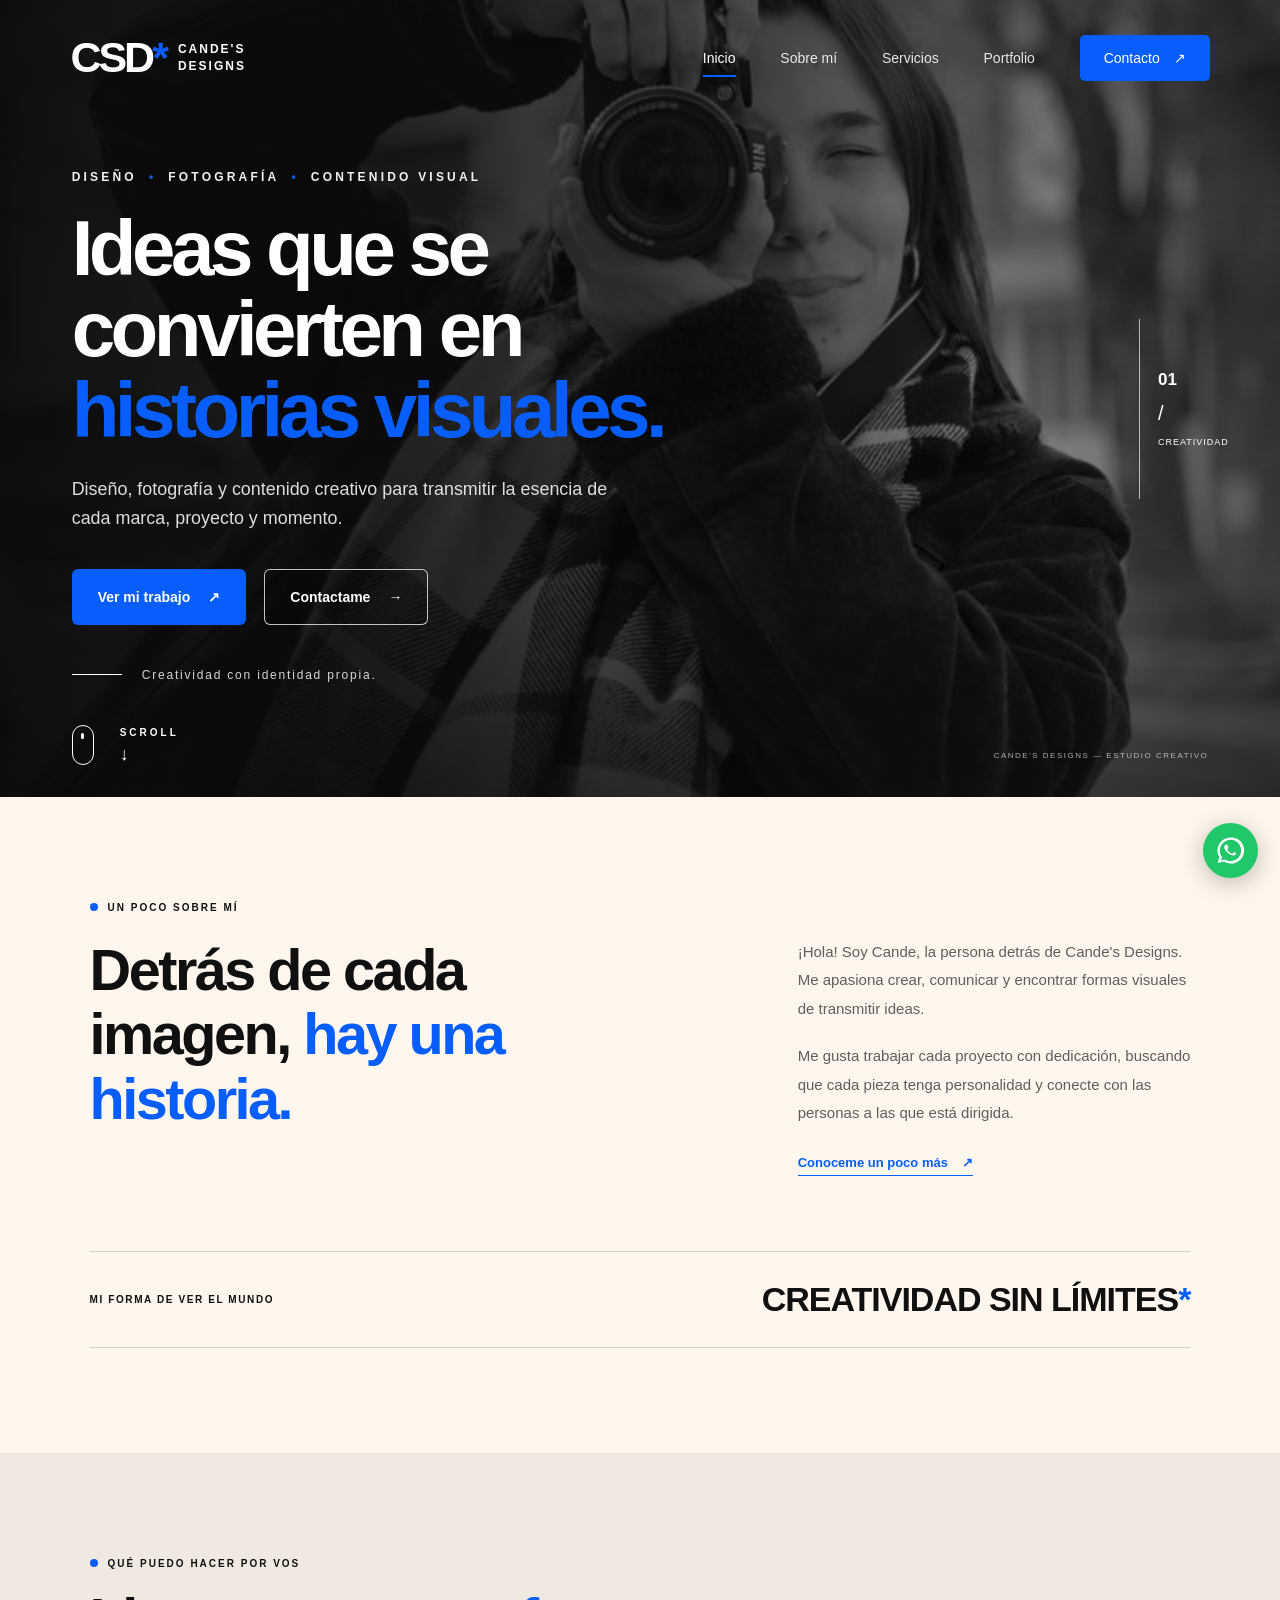
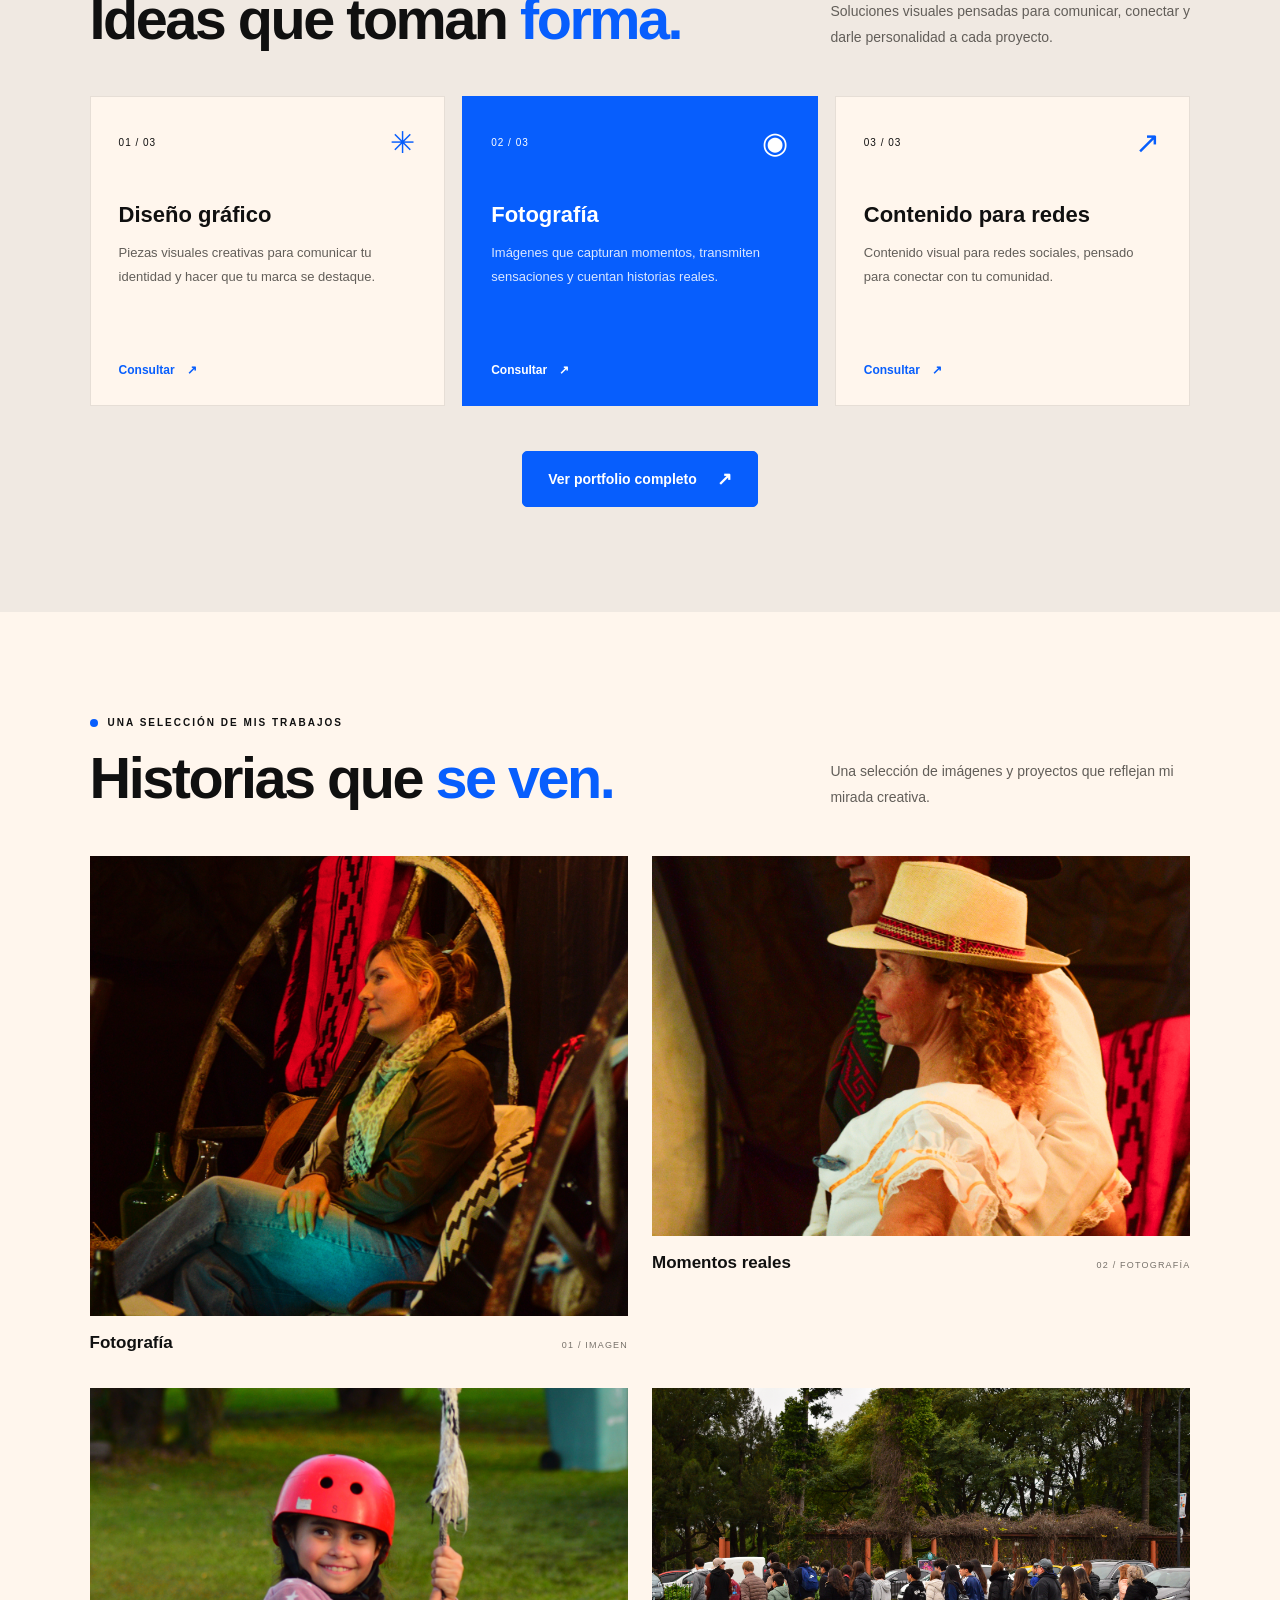
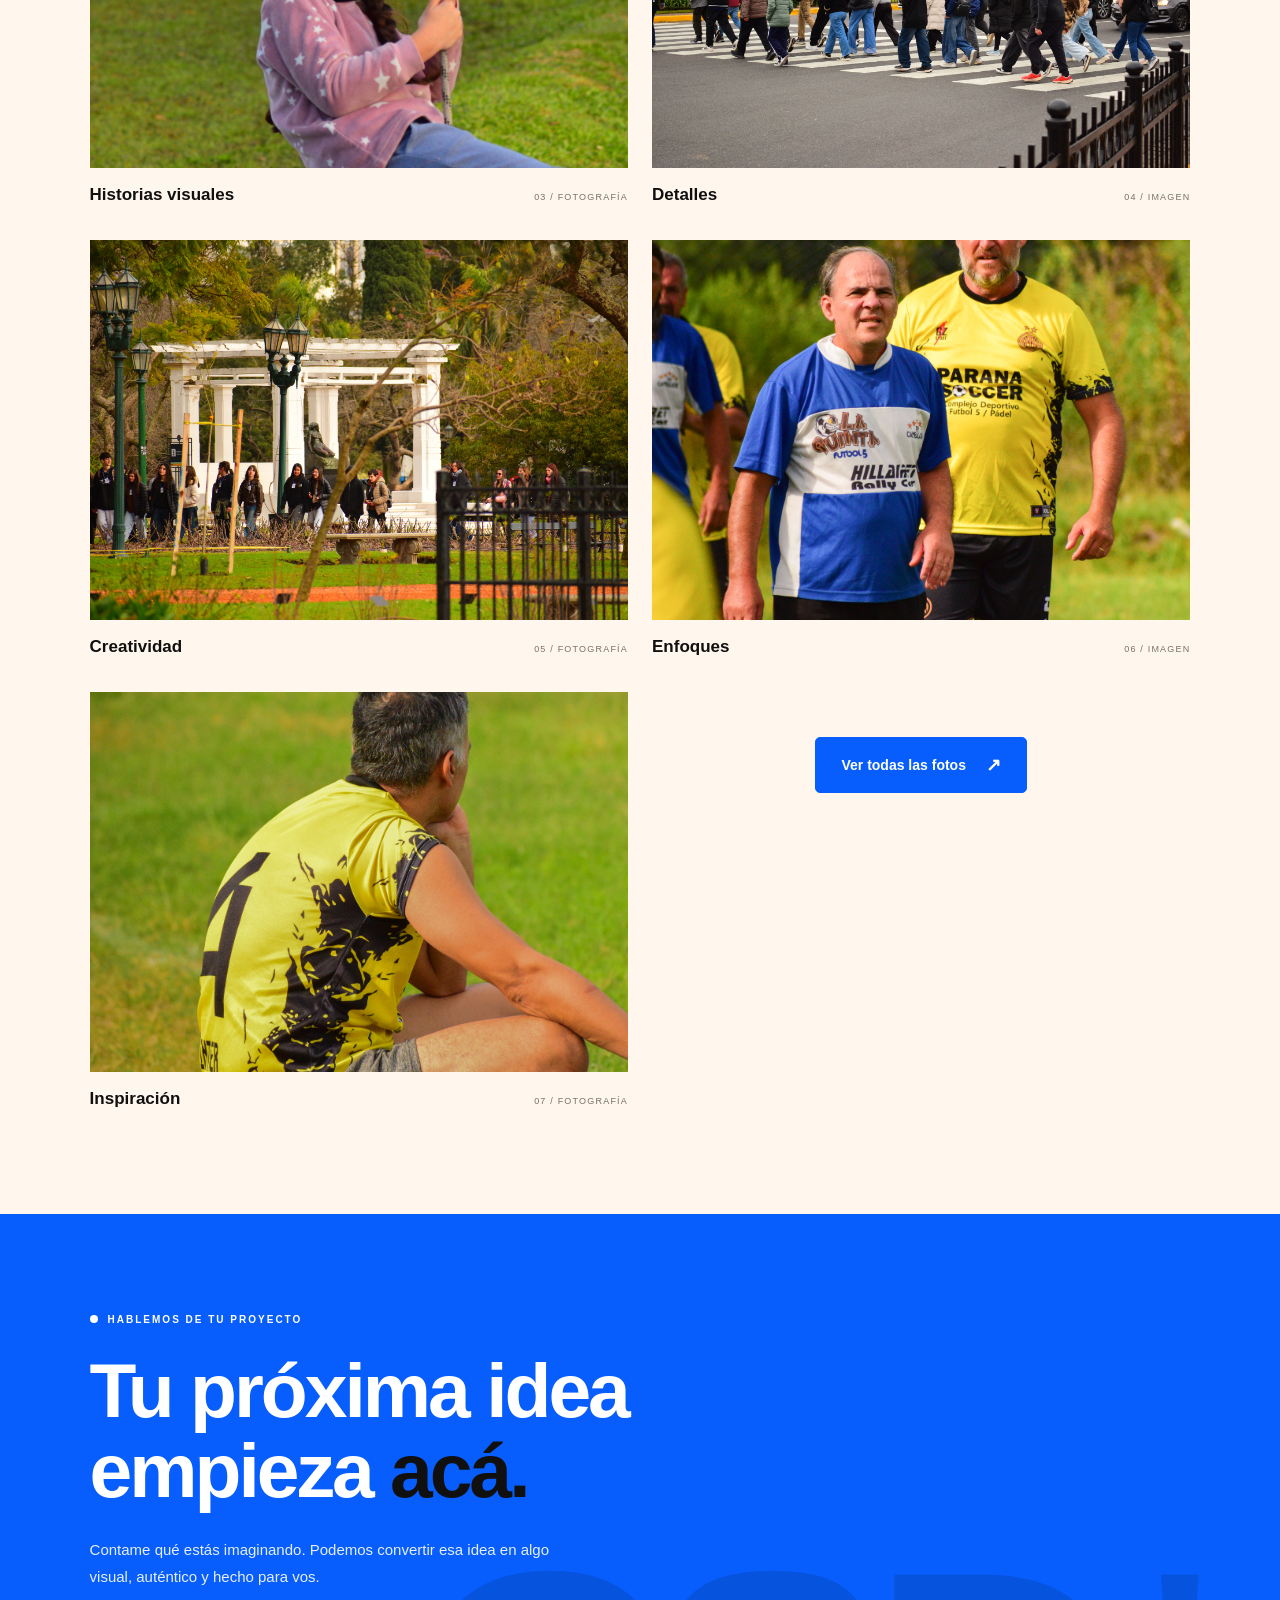
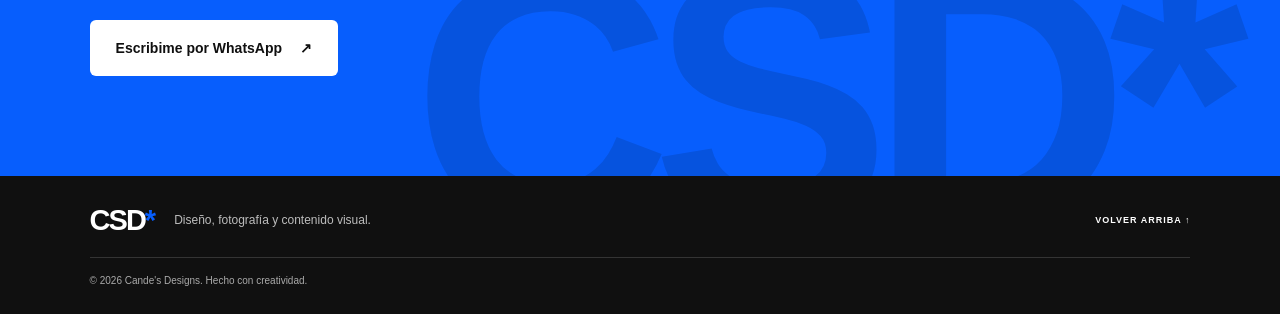
==== commit d20a1684: "Update index.html" ====
--- a/index.html
+++ b/index.html
@@ -10,7 +10,6 @@
   <link rel="preconnect" href="https://fonts.googleapis.com">
   <link rel="preconnect" href="https://fonts.gstatic.com" crossorigin>
   <link href="https://fonts.googleapis.com/css2?family=DM+Sans:wght@400;500;600;700&family=Poppins:wght@400;500;600;700;800&display=swap" rel="stylesheet">
-
   <link rel="stylesheet" href="style.css">
 </head>
 
@@ -21,10 +20,8 @@
       <span class="logo-secundario">CANDE'S<br>DESIGNS</span>
     </a>
 
-    <button class="menu-toggle" id="menu-toggle" aria-label="Abrir menú" aria-expanded="false">
-      <span></span>
-      <span></span>
-      <span></span>
+    <button class="menu-toggle" id="menu-toggle" aria-label="Abrir menú" aria-expanded="false" aria-controls="menu" type="button">
+      <span></span><span></span><span></span>
     </button>
 
     <nav class="menu" id="menu">
@@ -32,12 +29,11 @@
       <a href="#sobre-mi">Sobre mí</a>
       <a href="#servicios">Servicios</a>
       <a href="#portfolio">Portfolio</a>
-      <a class="menu-contacto" href="#contacto">Contacto <span>↗</span></a>
+      <a class="menu-contacto" href="https://wa.me/5493435201478" target="_blank" rel="noopener noreferrer">Contacto <span>↗</span></a>
     </nav>
   </header>
 
   <main>
-    <!-- PORTADA -->
     <section class="hero" id="inicio">
       <img class="hero-foto" src="portada.jpg" alt="Fotografía de Cande con su cámara">
       <div class="hero-sombra"></div>
@@ -59,13 +55,8 @@
         </p>
 
         <div class="hero-botones">
-          <a class="boton boton-azul" href="#portfolio">
-            Ver mi trabajo <span>↗</span>
-          </a>
-
-          <a class="boton boton-transparente" href="#contacto">
-            Contactame <span>→</span>
-          </a>
+          <a class="boton boton-azul" href="#portfolio">Ver mi trabajo <span>↗</span></a>
+          <a class="boton boton-transparente" href="https://wa.me/5493435201478" target="_blank" rel="noopener noreferrer">Contactame <span>→</span></a>
         </div>
 
         <div class="hero-firma">
@@ -89,7 +80,6 @@
       <span class="hero-coordenada">CANDE'S DESIGNS — ESTUDIO CREATIVO</span>
     </section>
 
-    <!-- SOBRE MÍ -->
     <section class="seccion sobre-mi" id="sobre-mi">
       <div class="seccion-etiqueta">
         <span class="punto-azul"></span>
@@ -97,10 +87,7 @@
       </div>
 
       <div class="sobre-grid">
-        <h2>
-          Detrás de cada imagen,
-          <span>hay una historia.</span>
-        </h2>
+        <h2>Detrás de cada imagen, <span>hay una historia.</span></h2>
 
         <div class="sobre-texto">
           <p>
@@ -115,7 +102,7 @@
             a las que está dirigida.
           </p>
 
-          <a class="enlace-azul" href="#contacto">
+          <a class="enlace-azul" href="https://wa.me/5493435201478" target="_blank" rel="noopener noreferrer">
             Conoceme un poco más <span>↗</span>
           </a>
         </div>
@@ -127,7 +114,6 @@
       </div>
     </section>
 
-    <!-- SERVICIOS -->
     <section class="seccion servicios" id="servicios">
       <div class="seccion-encabezado">
         <div>
@@ -150,15 +136,9 @@
             <span>01 / 03</span>
             <span class="servicio-simbolo">✳</span>
           </div>
-
           <h3>Diseño gráfico</h3>
-
-          <p>
-            Piezas visuales creativas para comunicar tu identidad
-            y hacer que tu marca se destaque.
-          </p>
-
-          <a href="#contacto">Consultar <span>↗</span></a>
+          <p>Piezas visuales creativas para comunicar tu identidad y hacer que tu marca se destaque.</p>
+          <a href="https://wa.me/5493435201478" target="_blank" rel="noopener noreferrer">Consultar <span>↗</span></a>
         </article>
 
         <article class="servicio-card servicio-azul">
@@ -166,15 +146,9 @@
             <span>02 / 03</span>
             <span class="servicio-simbolo">◉</span>
           </div>
-
           <h3>Fotografía</h3>
-
-          <p>
-            Imágenes que capturan momentos, transmiten sensaciones
-            y cuentan historias reales.
-          </p>
-
-          <a href="#contacto">Consultar <span>↗</span></a>
+          <p>Imágenes que capturan momentos, transmiten sensaciones y cuentan historias reales.</p>
+          <a href="https://wa.me/5493435201478" target="_blank" rel="noopener noreferrer">Consultar <span>↗</span></a>
         </article>
 
         <article class="servicio-card">
@@ -182,32 +156,19 @@
             <span>03 / 03</span>
             <span class="servicio-simbolo">↗</span>
           </div>
-
           <h3>Contenido para redes</h3>
-
-          <p>
-            Contenido visual para redes sociales, pensado para
-            conectar con tu comunidad.
-          </p>
-
-          <a href="#contacto">Consultar <span>↗</span></a>
-        </article>
-      </div>
-
-      <!-- BOTÓN AL PORTFOLIO COMPLETO -->
-      <div style="display: flex; justify-content: center; margin-top: 32px;">
-        <a
-          class="boton boton-azul"
-          href="https://drive.google.com/file/d/1Brp6eMHCFER69mzucBfLuoqs7ZtTFHFe/view?usp=sharing"
-          target="_blank"
-          rel="noopener noreferrer"
-        >
+          <p>Contenido visual para redes sociales, pensado para conectar con tu comunidad.</p>
+          <a href="https://wa.me/5493435201478" target="_blank" rel="noopener noreferrer">Consultar <span>↗</span></a>
+        </article>
+      </div>
+
+      <div class="portfolio-boton-contenedor">
+        <a class="boton-portfolio" href="https://drive.google.com/file/d/1Brp6eMHCFER69mzucBfLuoqs7ZtTFHFe/view?usp=sharing" target="_blank" rel="noopener noreferrer">
           Ver portfolio completo <span>↗</span>
         </a>
       </div>
     </section>
 
-    <!-- PORTFOLIO -->
     <section class="seccion portfolio" id="portfolio">
       <div class="seccion-encabezado">
         <div>
@@ -215,7 +176,6 @@
             <span class="punto-azul"></span>
             UNA SELECCIÓN DE MIS TRABAJOS
           </div>
-
           <h2>Historias que <span>se ven.</span></h2>
         </div>
 
@@ -231,11 +191,7 @@
             <img src="foto-1.jpg" alt="Trabajo fotográfico número uno" loading="lazy">
             <span class="proyecto-overlay">Ver fotografía ↗</span>
           </a>
-
-          <div class="proyecto-datos">
-            <h3>Fotografía</h3>
-            <span>01 / IMAGEN</span>
-          </div>
+          <div class="proyecto-datos"><h3>Fotografía</h3><span>01 / IMAGEN</span></div>
         </article>
 
         <article class="proyecto">
@@ -243,11 +199,7 @@
             <img src="foto-2.jpg" alt="Trabajo fotográfico número dos" loading="lazy">
             <span class="proyecto-overlay">Ver fotografía ↗</span>
           </a>
-
-          <div class="proyecto-datos">
-            <h3>Momentos reales</h3>
-            <span>02 / FOTOGRAFÍA</span>
-          </div>
+          <div class="proyecto-datos"><h3>Momentos reales</h3><span>02 / FOTOGRAFÍA</span></div>
         </article>
 
         <article class="proyecto">
@@ -255,11 +207,7 @@
             <img src="foto-3.jpg" alt="Trabajo fotográfico número tres" loading="lazy">
             <span class="proyecto-overlay">Ver fotografía ↗</span>
           </a>
-
-          <div class="proyecto-datos">
-            <h3>Historias visuales</h3>
-            <span>03 / FOTOGRAFÍA</span>
-          </div>
+          <div class="proyecto-datos"><h3>Historias visuales</h3><span>03 / FOTOGRAFÍA</span></div>
         </article>
 
         <article class="proyecto">
@@ -267,11 +215,7 @@
             <img src="foto-4.jpg" alt="Trabajo fotográfico número cuatro" loading="lazy">
             <span class="proyecto-overlay">Ver fotografía ↗</span>
           </a>
-
-          <div class="proyecto-datos">
-            <h3>Detalles</h3>
-            <span>04 / IMAGEN</span>
-          </div>
+          <div class="proyecto-datos"><h3>Detalles</h3><span>04 / IMAGEN</span></div>
         </article>
 
         <article class="proyecto">
@@ -279,11 +223,7 @@
             <img src="foto-5.jpg" alt="Trabajo fotográfico número cinco" loading="lazy">
             <span class="proyecto-overlay">Ver fotografía ↗</span>
           </a>
-
-          <div class="proyecto-datos">
-            <h3>Creatividad</h3>
-            <span>05 / FOTOGRAFÍA</span>
-          </div>
+          <div class="proyecto-datos"><h3>Creatividad</h3><span>05 / FOTOGRAFÍA</span></div>
         </article>
 
         <article class="proyecto">
@@ -291,11 +231,7 @@
             <img src="foto-6.jpg" alt="Trabajo fotográfico número seis" loading="lazy">
             <span class="proyecto-overlay">Ver fotografía ↗</span>
           </a>
-
-          <div class="proyecto-datos">
-            <h3>Enfoques</h3>
-            <span>06 / IMAGEN</span>
-          </div>
+          <div class="proyecto-datos"><h3>Enfoques</h3><span>06 / IMAGEN</span></div>
         </article>
 
         <article class="proyecto">
@@ -303,20 +239,65 @@
             <img src="foto-7.jpg" alt="Trabajo fotográfico número siete" loading="lazy">
             <span class="proyecto-overlay">Ver fotografía ↗</span>
           </a>
-
-          <div class="proyecto-datos">
-            <h3>Inspiración</h3>
-            <span>07 / FOTOGRAFÍA</span>
-          </div>
-        </article>
-
-        <!-- BOTÓN AL DRIVE, AL FINAL DE LA GALERÍA -->
+          <div class="proyecto-datos"><h3>Inspiración</h3><span>07 / FOTOGRAFÍA</span></div>
+        </article>
+
         <div class="portfolio-boton-contenedor">
-          <a
-            href="https://drive.google.com/drive/folders/10mteLxqmlpn50_aXnqpu1d6EoZiTX01B?usp=sharing"
-            class="boton-portfolio"
-            target="_blank"
-            rel="noopener noreferrer"
-          >
+          <a href="https://drive.google.com/drive/folders/10mteLxqmlpn50_aXnqpu1d6EoZiTX01B?usp=sharing" class="boton-portfolio" target="_blank" rel="noopener noreferrer">
             Ver todas las fotos <span>↗</span>
           </a>
+        </div>
+      </div>
+    </section>
+
+    <section class="contacto" id="contacto">
+      <div class="contacto-fondo">CSD*</div>
+      <div class="contacto-contenido">
+        <div class="seccion-etiqueta etiqueta-blanca">
+          <span class="punto-blanco"></span>
+          HABLEMOS DE TU PROYECTO
+        </div>
+        <h2>Tu próxima idea<br>empieza <span>acá.</span></h2>
+        <p>Contame qué estás imaginando. Podemos convertir esa idea en algo visual, auténtico y hecho para vos.</p>
+        <a class="boton boton-blanco" href="https://wa.me/5493435201478" target="_blank" rel="noopener noreferrer">
+          Escribime por WhatsApp <span>↗</span>
+        </a>
+      </div>
+    </section>
+  </main>
+
+  <footer class="footer">
+    <a class="footer-logo" href="#inicio">CSD<span>*</span></a>
+    <p>Diseño, fotografía y contenido visual.</p>
+    <a class="footer-arriba" href="#inicio">VOLVER ARRIBA ↑</a>
+    <span class="footer-copy">© 2026 Cande's Designs. Hecho con creatividad.</span>
+  </footer>
+
+  <a class="whatsapp-flotante" href="https://wa.me/5493435201478" target="_blank" rel="noopener noreferrer" aria-label="Escribime por WhatsApp">
+    <svg viewBox="0 0 32 32" aria-hidden="true">
+      <path d="M16 2.5A13.4 13.4 0 0 0 4.5 22.8L2.8 29l6.4-1.7A13.5 13.5 0 1 0 16 2.5zm0 24.5a11 11 0 0 1-5.6-1.5l-.4-.2-3.8 1 1-3.7-.3-.4A11 11 0 1 1 16 27zm6-8.2c-.3-.2-1.8-.9-2.1-1s-.5-.2-.7.2-.8 1-1 1.2-.4.2-.7.1a9 9 0 0 1-2.7-1.7 10 10 0 0 1-1.9-2.4c-.2-.3 0-.5.1-.7l.5-.6c.2-.2.2-.4.3-.5s0-.4 0-.6l-1-2.5c-.3-.6-.5-.5-.7-.5h-.6c-.2 0-.5.1-.8.4s-1.1 1.1-1.1 2.5 1.1 2.9 1.3 3.1 2.2 3.3 5.2 4.6c.7.3 1.2.5 1.6.6.7.2 1.3.2 1.8.1.6-.1 1.8-.7 2-1.4.3-.7.3-1.3.2-1.4s-.3-.3-.6-.4z"/>
+    </svg>
+  </a>
+
+  <script>
+    const menuToggle = document.getElementById("menu-toggle");
+    const menu = document.getElementById("menu");
+
+    if (menuToggle && menu) {
+      menuToggle.addEventListener("click", () => {
+        const abierto = menu.classList.toggle("menu-abierto");
+        menuToggle.setAttribute("aria-expanded", String(abierto));
+        menuToggle.setAttribute("aria-label", abierto ? "Cerrar menú" : "Abrir menú");
+      });
+
+      menu.querySelectorAll("a").forEach((enlace) => {
+        enlace.addEventListener("click", () => {
+          menu.classList.remove("menu-abierto");
+          menuToggle.setAttribute("aria-expanded", "false");
+          menuToggle.setAttribute("aria-label", "Abrir menú");
+        });
+      });
+    }
+  </script>
+</body>
+</html>
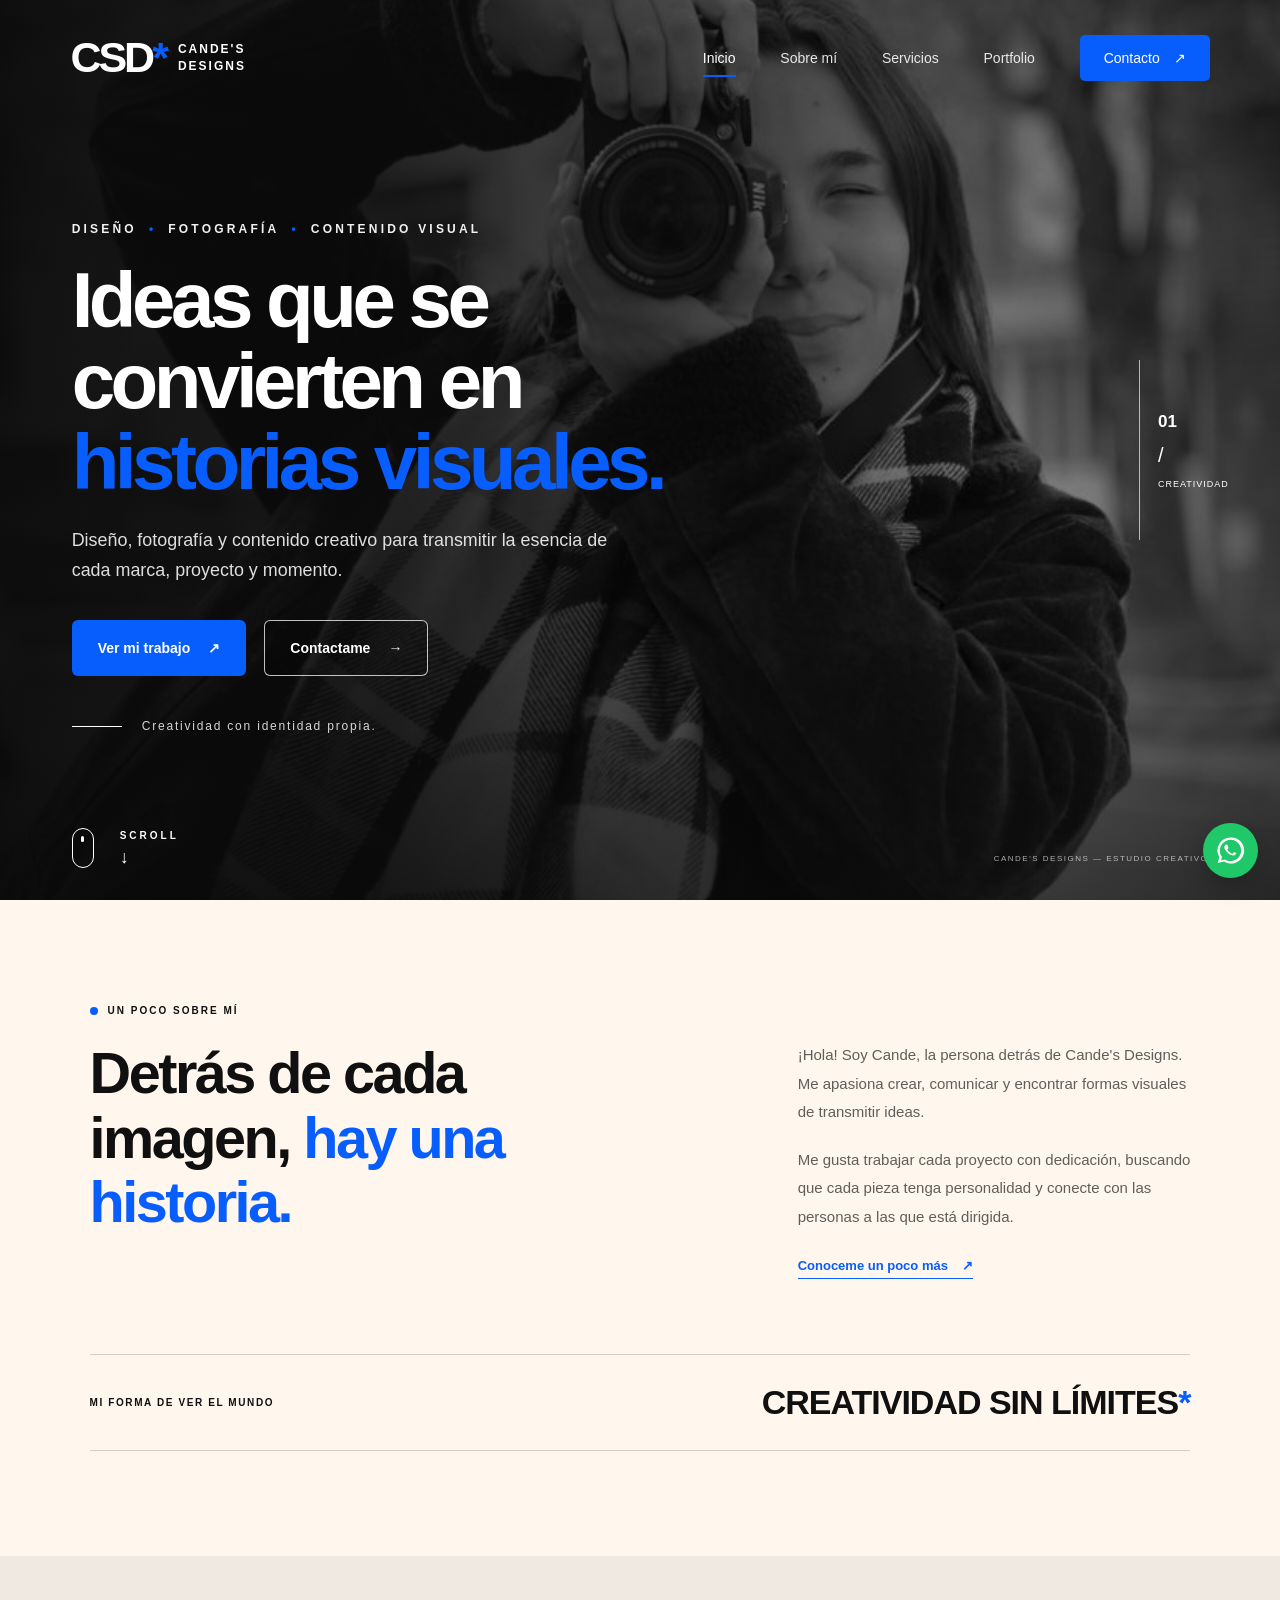
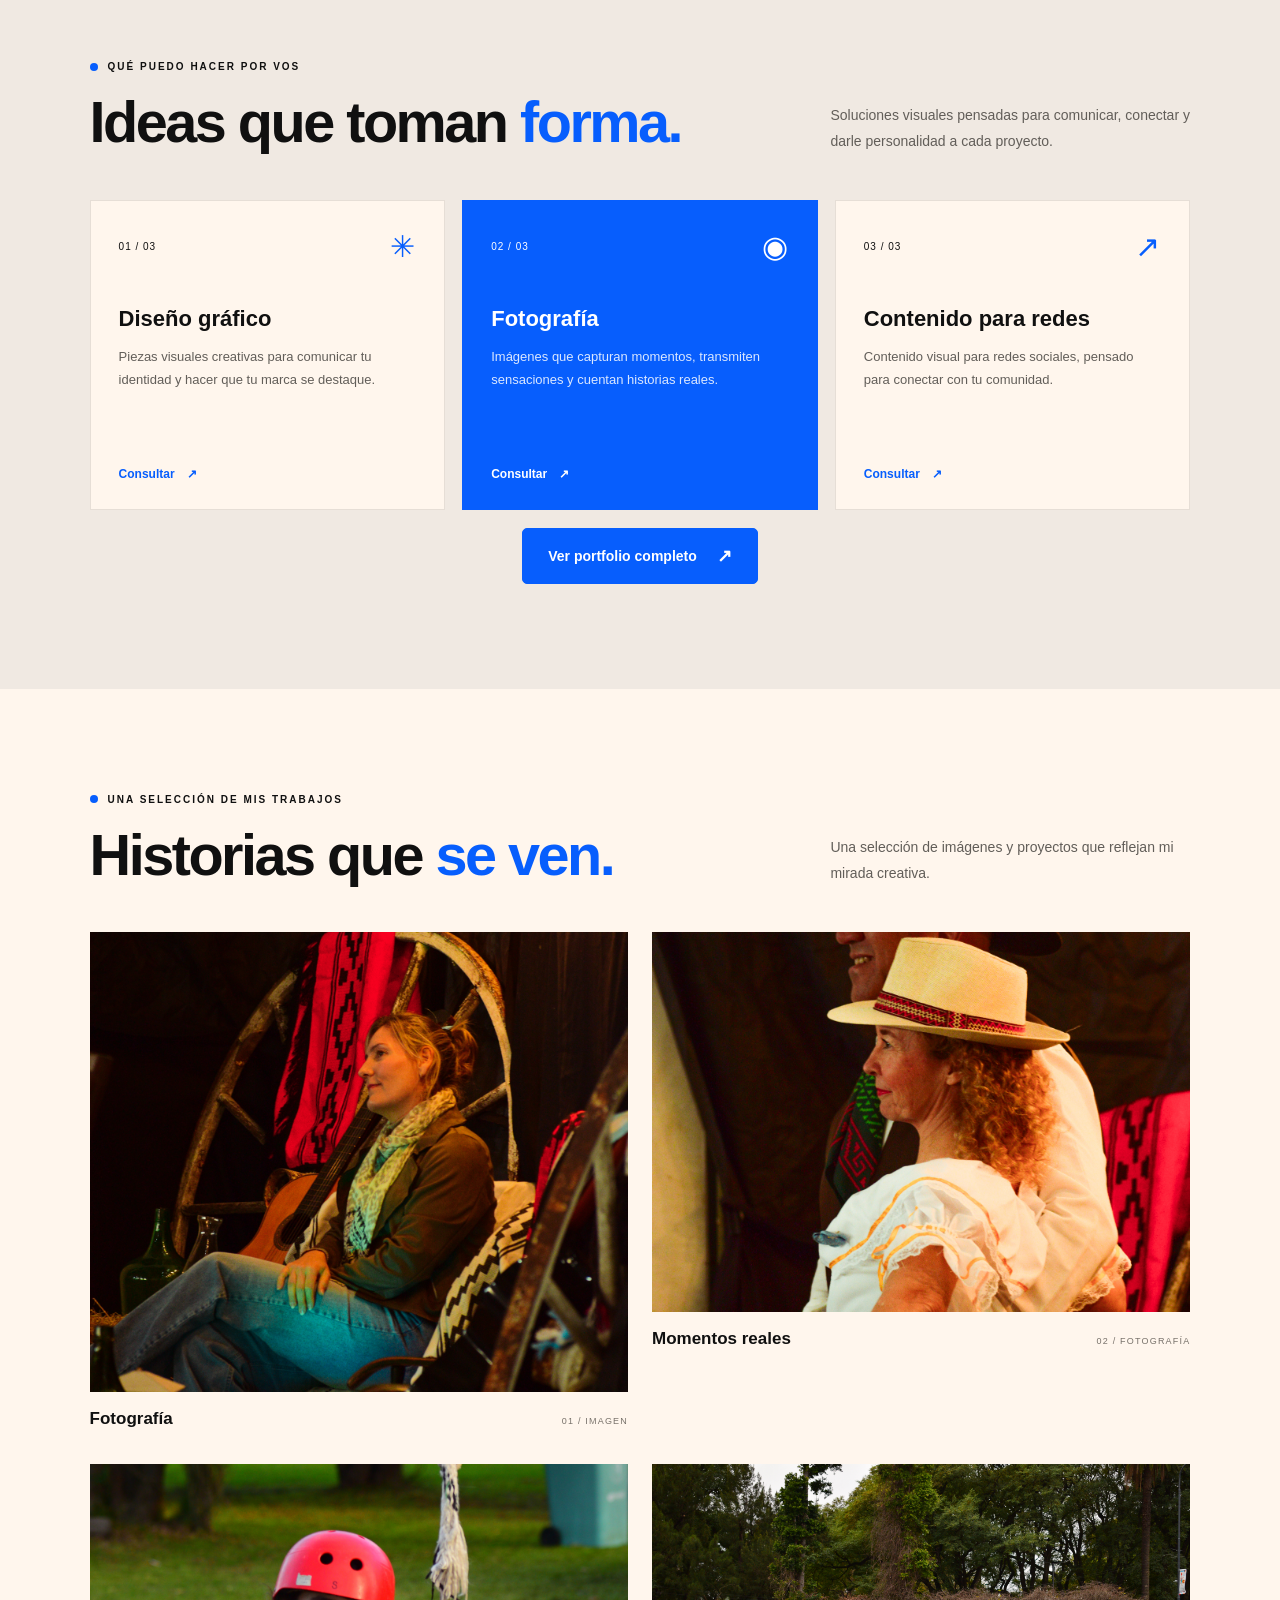
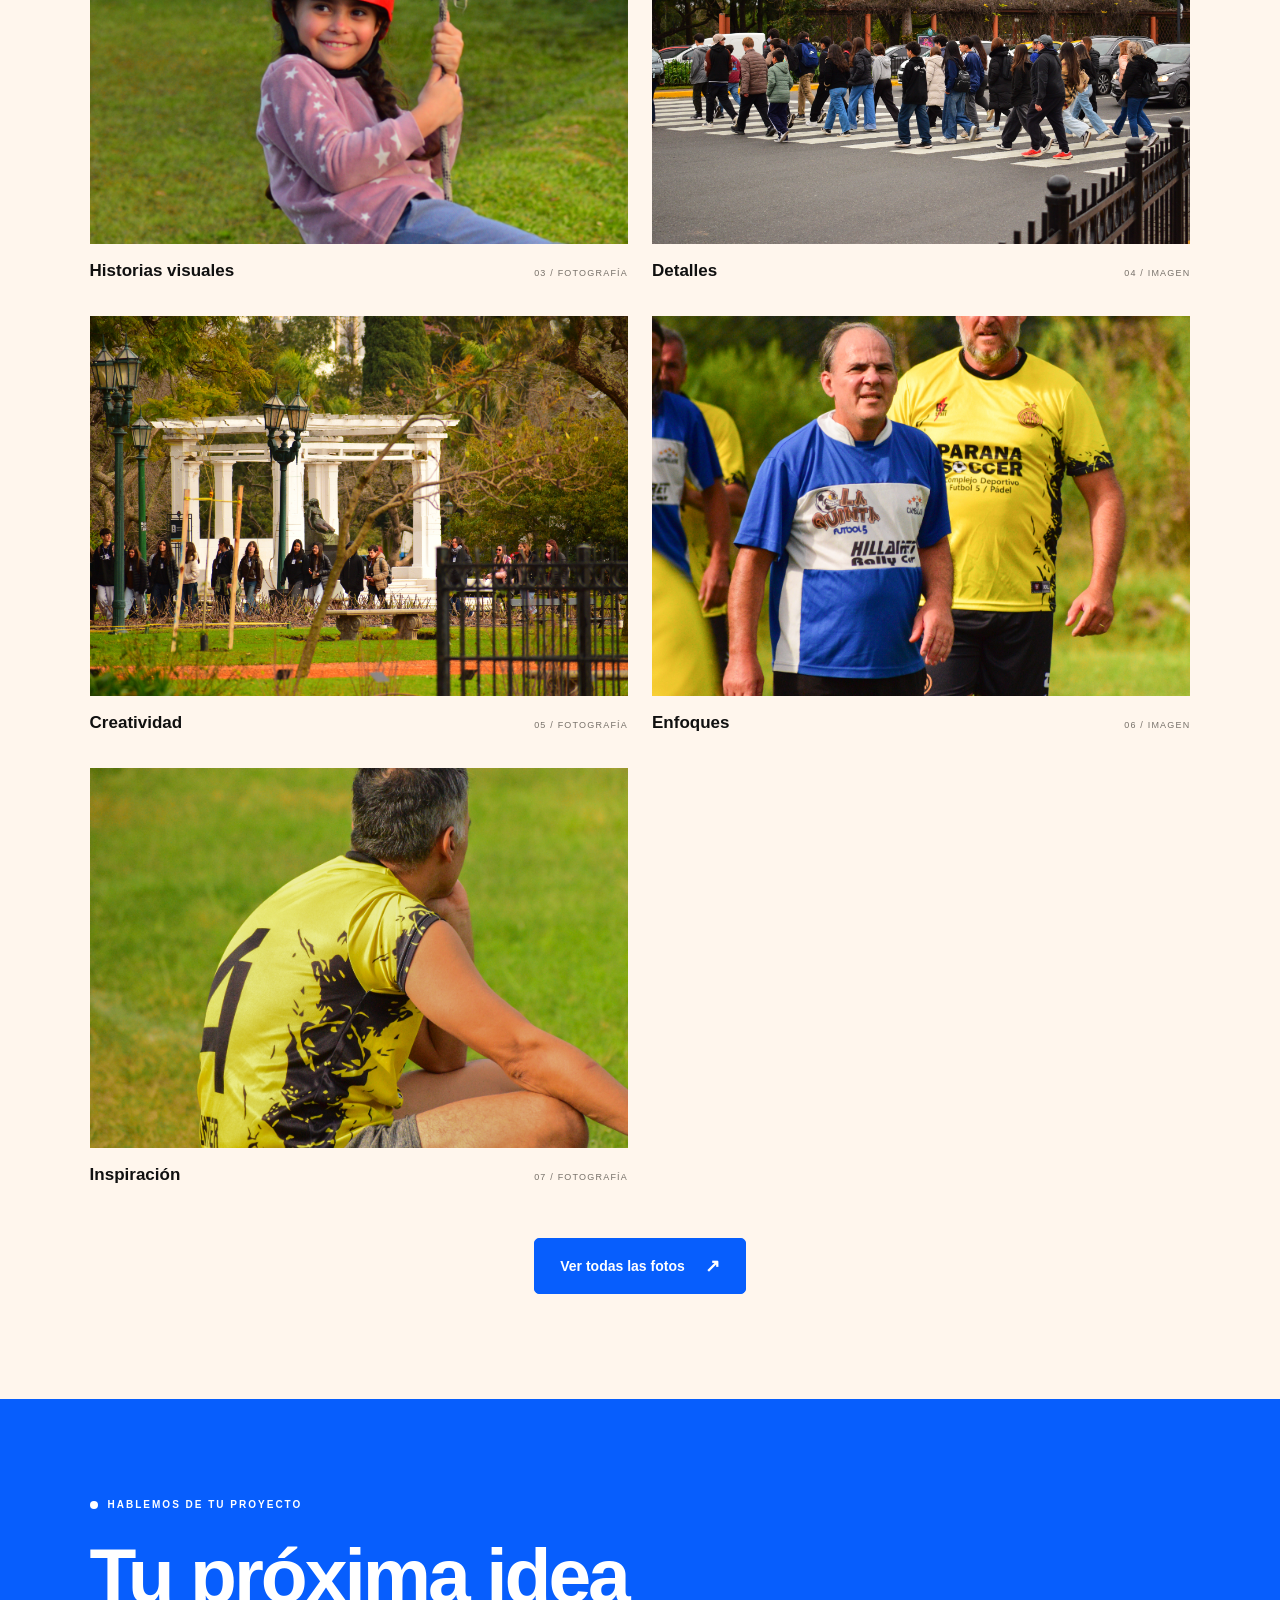
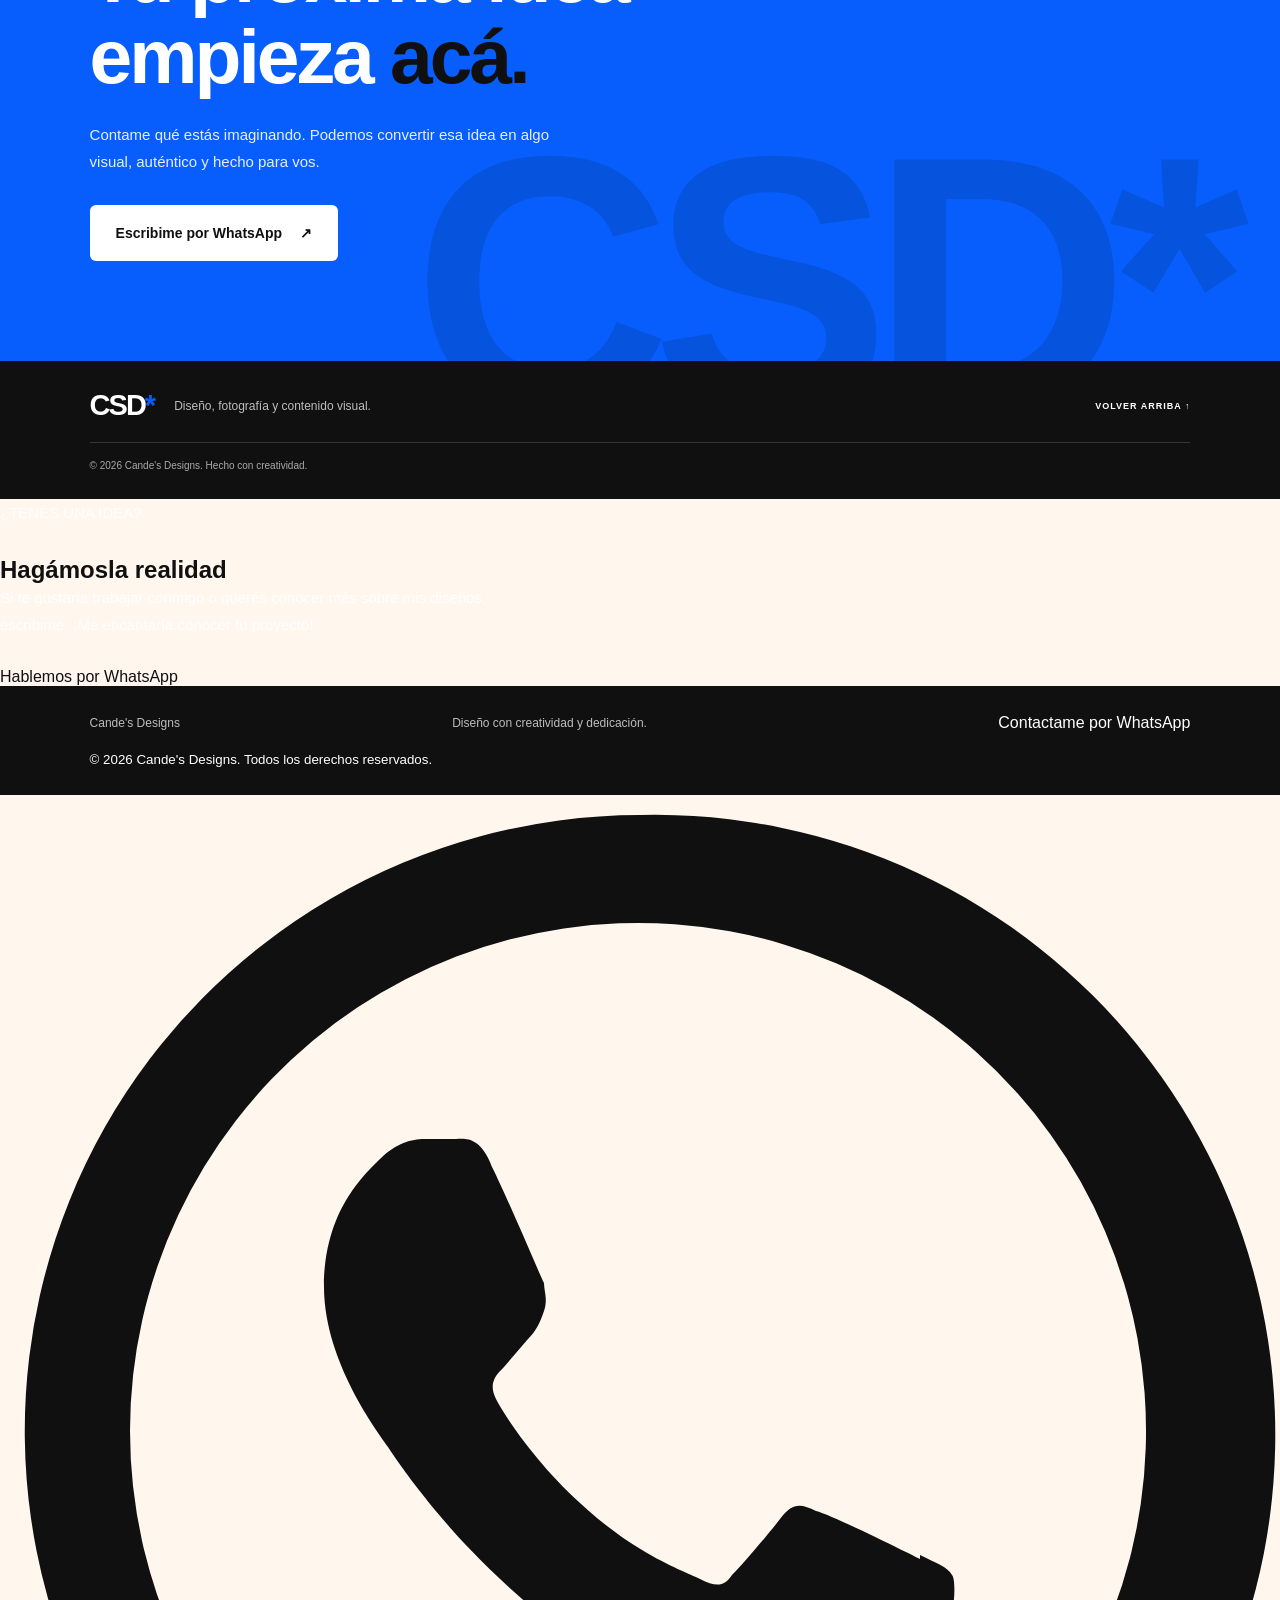
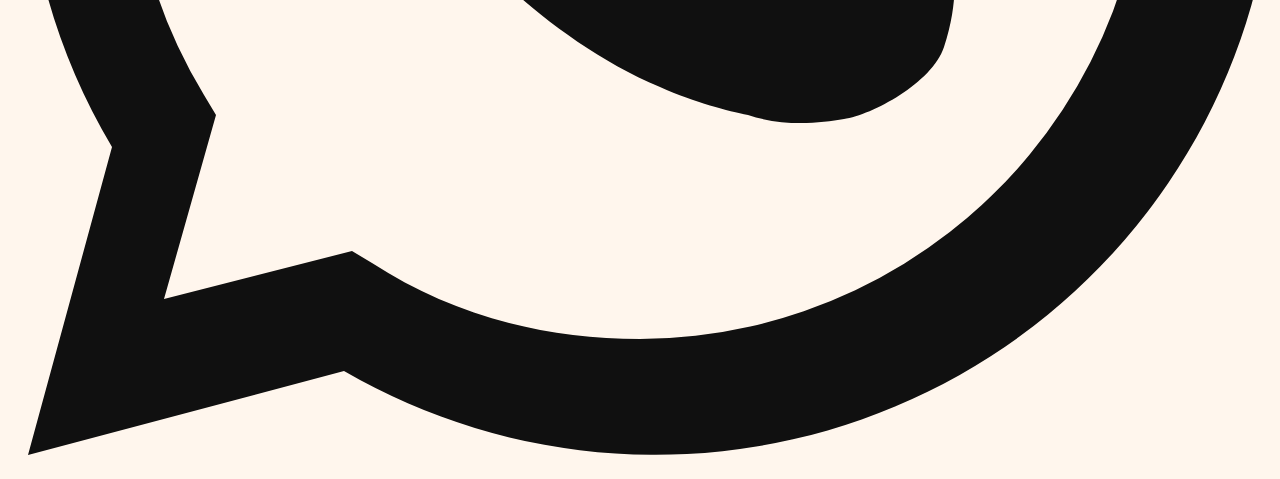
==== commit 7a5c421f: "Update index.html" ====
--- a/index.html
+++ b/index.html
@@ -301,3 +301,60 @@
   </script>
 </body>
 </html>
+
+  <!-- SECCIÓN FINAL / CONTACTO -->
+  <section class="contacto-final" id="contacto">
+    <div class="contacto-contenido">
+      <p class="contacto-etiqueta">¿TENÉS UNA IDEA?</p>
+      <h2>Hagámosla realidad</h2>
+      <p>
+        Si te gustaría trabajar conmigo o querés conocer más sobre mis diseños,
+        escribime. ¡Me encantaría conocer tu proyecto!
+      </p>
+      <a
+        href="https://wa.me/5493435201478"
+        class="boton-contacto"
+        target="_blank"
+        rel="noopener noreferrer"
+      >
+        Hablemos por WhatsApp
+      </a>
+    </div>
+  </section>
+
+  <!-- PIE DE PÁGINA -->
+  <footer class="footer">
+    <p>Cande's Designs</p>
+    <p>Diseño con creatividad y dedicación.</p>
+    <a
+      href="https://wa.me/5493435201478"
+      target="_blank"
+      rel="noopener noreferrer"
+    >
+      Contactame por WhatsApp
+    </a>
+    <small>© 2026 Cande's Designs. Todos los derechos reservados.</small>
+  </footer>
+
+  <!-- BOTÓN FLOTANTE DE WHATSAPP -->
+  <a
+    href="https://wa.me/5493435201478"
+    class="whatsapp-float"
+    target="_blank"
+    rel="noopener noreferrer"
+    aria-label="Contactar a Cande por WhatsApp"
+    title="¡Escribime por WhatsApp!"
+  >
+    <svg
+      xmlns="http://www.w3.org/2000/svg"
+      viewBox="0 0 32 32"
+      aria-hidden="true"
+    >
+      <path
+        fill="currentColor"
+        d="M16 .5A15.4 15.4 0 0 0 2.8 23.8L.7 31.5l7.9-2.1A15.5 15.5 0 1 0 16 .5Zm0 28.1c-2.4 0-4.7-.6-6.7-1.9l-.5-.3-4.7 1.2 1.3-4.6-.3-.5A12.7 12.7 0 1 1 16 28.6Zm7-9.5c-.4-.2-2.2-1.1-2.6-1.2-.4-.2-.6-.2-.9.2-.3.4-1 1.2-1.2 1.4-.2.3-.4.3-.8.1-.4-.2-1.6-.6-3-1.9-1.1-1-1.9-2.2-2.1-2.6-.2-.4 0-.6.2-.8l.6-.7c.2-.2.3-.4.4-.7.1-.3 0-.5 0-.7-.1-.2-.9-2.1-1.3-2.9-.3-.8-.7-.7-.9-.7h-.8c-.3 0-.7.1-1.1.5-.4.4-1.4 1.3-1.4 3.2s1.4 3.7 1.6 4c.2.3 2.8 4.3 6.8 6 .9.4 1.7.6 2.2.7.9.3 1.8.2 2.4.1.7-.1 2.2-.9 2.5-1.8.3-.9.3-1.7.2-1.8-.1-.2-.4-.3-.8-.5Z"
+      />
+    </svg>
+  </a>
+</body>
+</html>
--- a/style.css
+++ b/style.css
@@ -1,4 +1,3 @@
-
 :root {
   --negro: #101010;
   --negro-suave: #191919;
@@ -144,12 +143,12 @@
   display: none;
 }
 
-/* PORTADA CINEMATOGRÁFICA */
+/* PORTADA */
 
 .hero {
   position: relative;
+  min-height: 720px;
   min-height: 100svh;
-  min-height: 720px;
   display: flex;
   align-items: center;
   padding: 155px 5.6% 115px;
@@ -256,11 +255,7 @@
   border-radius: 6px;
   font-size: 14px;
   font-weight: 700;
-  transition:
-    background 0.2s ease,
-    color 0.2s ease,
-    border-color 0.2s ease,
-    transform 0.2s ease;
+  transition: background 0.2s ease, color 0.2s ease, border-color 0.2s ease, transform 0.2s ease;
 }
 
 .boton:hover {
@@ -674,20 +669,44 @@
   letter-spacing: 1.2px;
 }
 
-.portfolio-pie {
-  margin-top: 60px;
-  padding-top: 24px;
-  display: flex;
-  align-items: center;
-  justify-content: space-between;
+/* BOTÓN DE PORTFOLIO CENTRADO */
+
+.portfolio-boton-contenedor {
+  grid-column: 1 / -1;
+  width: 100%;
+  display: flex;
+  align-items: center;
+  justify-content: center;
+  margin: 18px 0 0;
+  text-align: center;
+}
+
+.boton-portfolio {
+  display: inline-flex;
+  align-items: center;
+  justify-content: center;
   gap: 20px;
-  border-top: 1px solid rgba(16, 16, 16, 0.16);
-}
-
-.portfolio-pie > span {
-  font-size: 10px;
+  max-width: 100%;
+  padding: 16px 25px;
+  background: var(--azul);
+  color: var(--blanco);
+  border: 1px solid var(--azul);
+  border-radius: 5px;
+  font-family: var(--fuente-texto);
+  font-size: 14px;
   font-weight: 700;
-  letter-spacing: 1.5px;
+  text-align: center;
+  transition: background 0.2s ease, transform 0.2s ease;
+}
+
+.boton-portfolio:hover {
+  background: #0647c4;
+  color: var(--blanco);
+  transform: translateY(-3px);
+}
+
+.boton-portfolio span {
+  font-size: 18px;
 }
 
 /* CONTACTO */
@@ -806,7 +825,7 @@
   font-size: 10px;
 }
 
-/* BOTÓN WHATSAPP */
+/* BOTÓN FLOTANTE DE WHATSAPP */
 
 .whatsapp-flotante {
   position: fixed;
@@ -1125,7 +1144,7 @@
   }
 
   .portfolio-grid {
-    grid-template-columns: 1fr;
+    grid-template-columns: minmax(0, 1fr);
     gap: 28px;
   }
 
@@ -1151,24 +1170,30 @@
     font-size: 8px;
   }
 
-  .portfolio-pie {
-    align-items: flex-start;
-    flex-direction: column;
-    gap: 7px;
-    margin-top: 40px;
+  .portfolio-boton-contenedor {
+    grid-column: 1;
+    margin-top: 8px;
+    justify-content: center;
+  }
+
+  .portfolio-boton-contenedor .boton-portfolio {
+    width: 100%;
+    max-width: 320px;
+    padding: 15px 18px;
   }
 
   .contacto {
-    min-height: 430px;
-    padding: 75px 6%;
+    min-height: auto;
+    padding: 65px 6%;
   }
 
   .contacto h2 {
-    font-size: clamp(42px, 10vw, 61px);
-    letter-spacing: -2px;
+    font-size: clamp(38px, 9vw, 58px);
+    letter-spacing: -1.8px;
   }
 
   .contacto-contenido > p {
+    max-width: 100%;
     font-size: 14px;
   }
 
@@ -1180,22 +1205,27 @@
   }
 
   .footer {
-    grid-template-columns: auto 1fr;
-    gap: 13px 20px;
+    grid-template-columns: 1fr auto;
+    gap: 14px;
     padding: 26px 6%;
   }
 
   .footer p {
+    grid-column: 1 / -1;
+    grid-row: 2;
     font-size: 11px;
+    line-height: 1.6;
   }
 
   .footer-arriba {
-    grid-column: 1 / -1;
-    justify-self: start;
+    grid-column: 2;
+    grid-row: 1;
+    justify-self: end;
   }
 
   .footer-copy {
     grid-column: 1 / -1;
+    line-height: 1.6;
   }
 
   .whatsapp-flotante {
@@ -1230,45 +1260,3 @@
     font-size: 9px;
   }
 }
-/* BOTÓN PARA VER EL PORTFOLIO COMPLETO */
-
-.portfolio-boton-contenedor {
-  display: flex;
-  flex-direction: column;
-  align-items: center;
-  gap: 15px;
-  margin-top: 45px;
-  text-align: center;
-}
-
-.portfolio-boton-contenedor p {
-  color: #625e59;
-  font-size: 14px;
-  margin-bottom: 0;
-}
-
-.boton-portfolio {
-  display: inline-flex;
-  align-items: center;
-  justify-content: center;
-  gap: 20px;
-  padding: 16px 25px;
-  background: #075efd;
-  color: #ffffff;
-  border: 1px solid #075efd;
-  border-radius: 5px;
-  font-family: "DM Sans", sans-serif;
-  font-size: 14px;
-  font-weight: 700;
-  transition: background 0.2s ease, transform 0.2s ease;
-}
-
-.boton-portfolio:hover {
-  background: #0647c4;
-  color: #ffffff;
-  transform: translateY(-3px);
-}
-
-.boton-portfolio span {
-  font-size: 18px;
-}
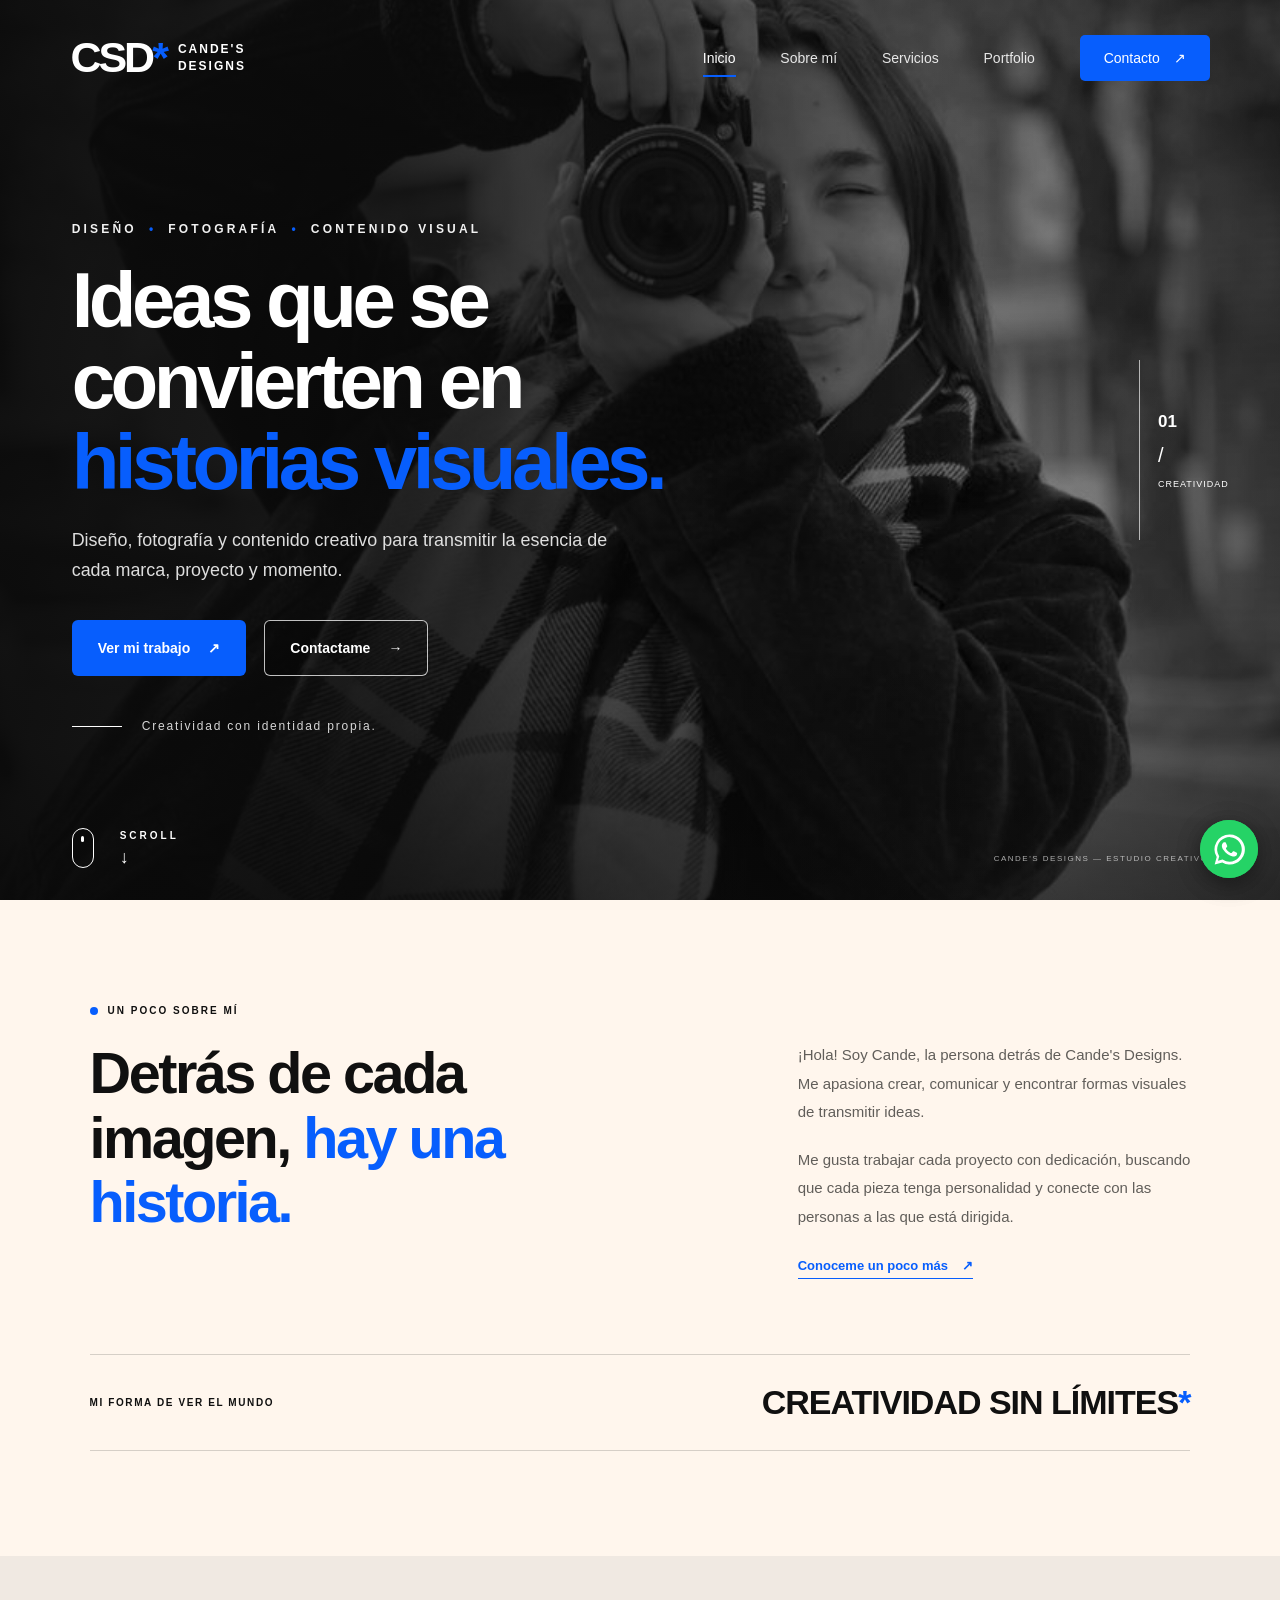
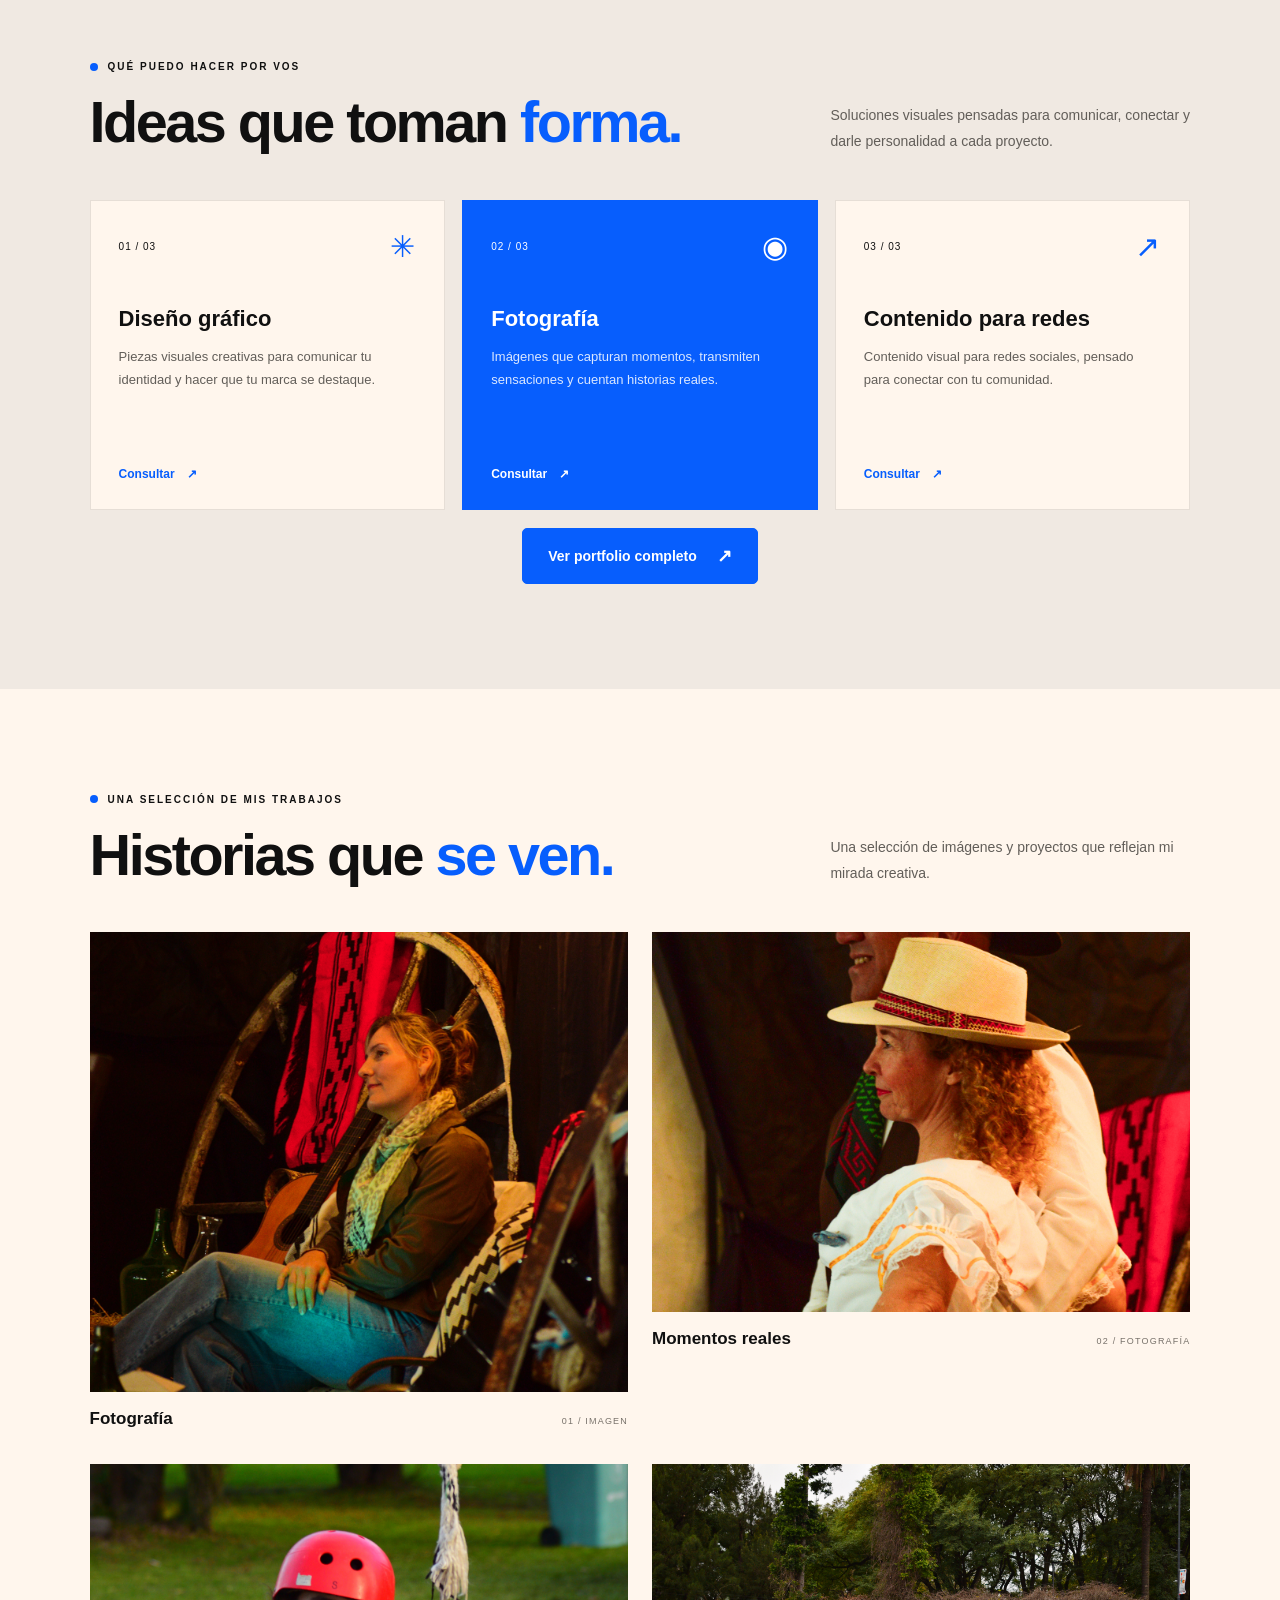
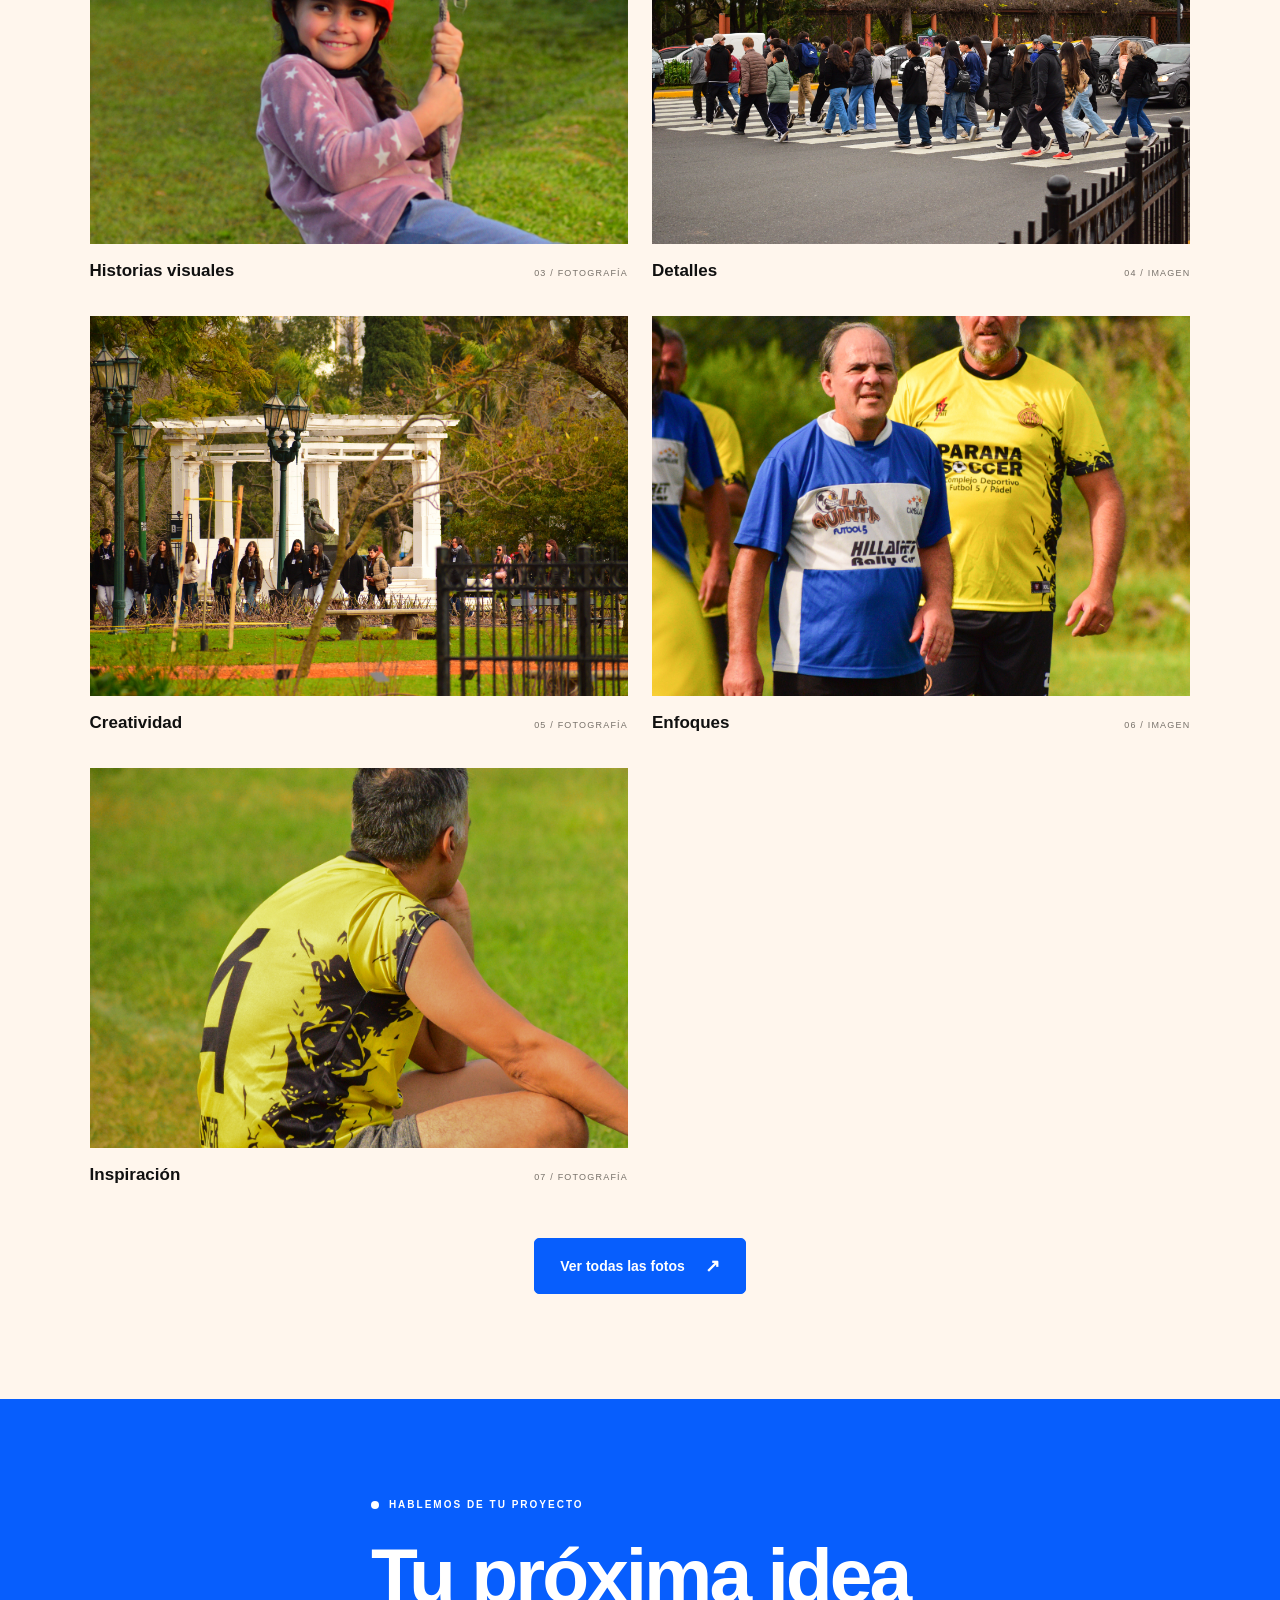
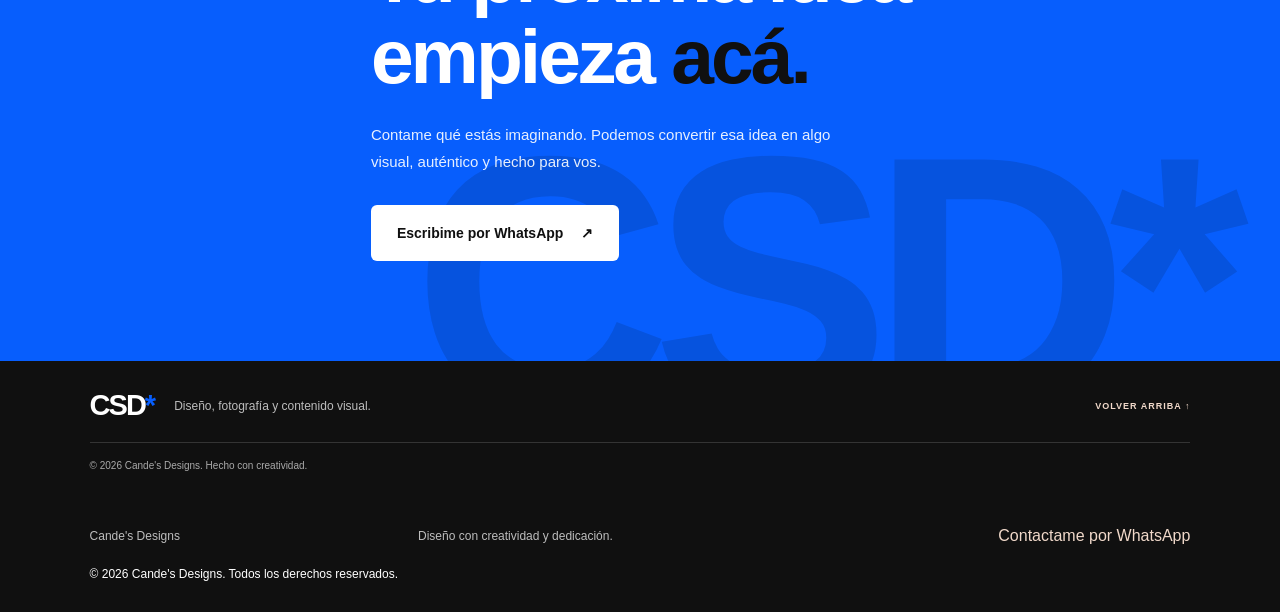
==== commit 8b964a00: "Update index.html" ====
--- a/index.html
+++ b/index.html
@@ -302,25 +302,7 @@
 </body>
 </html>
 
-  <!-- SECCIÓN FINAL / CONTACTO -->
-  <section class="contacto-final" id="contacto">
-    <div class="contacto-contenido">
-      <p class="contacto-etiqueta">¿TENÉS UNA IDEA?</p>
-      <h2>Hagámosla realidad</h2>
-      <p>
-        Si te gustaría trabajar conmigo o querés conocer más sobre mis diseños,
-        escribime. ¡Me encantaría conocer tu proyecto!
-      </p>
-      <a
-        href="https://wa.me/5493435201478"
-        class="boton-contacto"
-        target="_blank"
-        rel="noopener noreferrer"
-      >
-        Hablemos por WhatsApp
-      </a>
-    </div>
-  </section>
+ 
 
   <!-- PIE DE PÁGINA -->
   <footer class="footer">
--- a/style.css
+++ b/style.css
@@ -1,3 +1,4 @@
+
 :root {
   --negro: #101010;
   --negro-suave: #191919;
@@ -255,7 +256,11 @@
   border-radius: 6px;
   font-size: 14px;
   font-weight: 700;
-  transition: background 0.2s ease, color 0.2s ease, border-color 0.2s ease, transform 0.2s ease;
+  transition:
+    background 0.2s ease,
+    color 0.2s ease,
+    border-color 0.2s ease,
+    transform 0.2s ease;
 }
 
 .boton:hover {
@@ -381,7 +386,7 @@
   letter-spacing: 1.5px;
 }
 
-/* SECCIONES */
+/* SECCIONES GENERALES */
 
 .seccion {
   padding: 105px 7%;
@@ -589,7 +594,7 @@
   color: var(--blanco);
 }
 
-/* PORTFOLIO */
+/* PORTFOLIO Y GALERÍA */
 
 .portfolio {
   background: var(--crema);
@@ -669,7 +674,23 @@
   letter-spacing: 1.2px;
 }
 
-/* BOTÓN DE PORTFOLIO CENTRADO */
+.portfolio-pie {
+  margin-top: 60px;
+  padding-top: 24px;
+  display: flex;
+  align-items: center;
+  justify-content: space-between;
+  gap: 20px;
+  border-top: 1px solid rgba(16, 16, 16, 0.16);
+}
+
+.portfolio-pie > span {
+  font-size: 10px;
+  font-weight: 700;
+  letter-spacing: 1.5px;
+}
+
+/* BOTÓN PARA VER TODAS LAS FOTOS */
 
 .portfolio-boton-contenedor {
   grid-column: 1 / -1;
@@ -681,12 +702,17 @@
   text-align: center;
 }
 
+.portfolio-boton-contenedor p {
+  color: #625e59;
+  font-size: 14px;
+  margin-bottom: 0;
+}
+
 .boton-portfolio {
   display: inline-flex;
   align-items: center;
   justify-content: center;
   gap: 20px;
-  max-width: 100%;
   padding: 16px 25px;
   background: var(--azul);
   color: var(--blanco);
@@ -695,12 +721,12 @@
   font-family: var(--fuente-texto);
   font-size: 14px;
   font-weight: 700;
-  text-align: center;
   transition: background 0.2s ease, transform 0.2s ease;
 }
 
 .boton-portfolio:hover {
   background: #0647c4;
+  border-color: #0647c4;
   color: var(--blanco);
   transform: translateY(-3px);
 }
@@ -709,7 +735,7 @@
   font-size: 18px;
 }
 
-/* CONTACTO */
+/* CONTACTO ORIGINAL */
 
 .contacto {
   position: relative;
@@ -779,6 +805,57 @@
   pointer-events: none;
 }
 
+/* NUEVA SECCIÓN FINAL: TEXTO LEGIBLE */
+
+.contacto-final {
+  position: relative;
+  padding: 90px 24px;
+  text-align: center;
+  background: #f5eee9;
+  color: #292421;
+}
+
+.contacto-contenido {
+  max-width: 700px;
+  margin: 0 auto;
+}
+
+.contacto-etiqueta {
+  color: #756158;
+  font-size: 12px;
+  letter-spacing: 3px;
+  margin-bottom: 16px;
+}
+
+.contacto-final h2 {
+  color: #292421;
+  font-size: clamp(30px, 5vw, 48px);
+  line-height: 1.15;
+  margin: 0 0 20px;
+}
+
+.contacto-final p {
+  color: #5f5651;
+  max-width: 570px;
+  margin: 0 auto 28px;
+  line-height: 1.8;
+}
+
+.contacto-final .boton-contacto {
+  display: inline-block;
+  padding: 15px 28px;
+  background: #292421;
+  color: #ffffff;
+  text-decoration: none;
+  border-radius: 4px;
+  transition: background 0.3s, transform 0.3s;
+}
+
+.contacto-final .boton-contacto:hover {
+  background: #756158;
+  transform: translateY(-2px);
+}
+
 /* PIE DE PÁGINA */
 
 .footer {
@@ -825,32 +902,59 @@
   font-size: 10px;
 }
 
+/* FOOTER DE LA SECCIÓN FINAL */
+
+.footer a {
+  transition: color 0.2s ease;
+}
+
+.footer > a:not(.footer-logo) {
+  color: #f1d9ca;
+}
+
+.footer > a:not(.footer-logo):hover {
+  color: #ffffff;
+}
+
+.footer small {
+  display: block;
+  font-size: 12px;
+  line-height: 1.6;
+}
+
 /* BOTÓN FLOTANTE DE WHATSAPP */
 
-.whatsapp-flotante {
+.whatsapp-flotante,
+.whatsapp-float {
   position: fixed;
   right: 22px;
   bottom: 22px;
-  z-index: 100;
-  width: 55px;
-  height: 55px;
+  z-index: 9999;
+  width: 58px;
+  height: 58px;
   display: flex;
   align-items: center;
   justify-content: center;
   border-radius: 50%;
-  background: #20c86a;
+  background: #25d366;
+  color: #ffffff;
   box-shadow: 0 5px 24px rgba(0, 0, 0, 0.25);
-  transition: transform 0.2s ease;
-}
-
-.whatsapp-flotante:hover {
+  text-decoration: none;
+  transition: transform 0.2s ease, box-shadow 0.2s ease;
+}
+
+.whatsapp-flotante:hover,
+.whatsapp-float:hover {
   transform: scale(1.08);
-}
-
-.whatsapp-flotante svg {
+  box-shadow: 0 6px 18px rgba(0, 0, 0, 0.28);
+}
+
+.whatsapp-flotante svg,
+.whatsapp-float svg {
+  display: block;
   width: 31px;
   height: 31px;
-  fill: var(--blanco);
+  fill: currentColor;
 }
 
 /* TABLETS */
@@ -1170,10 +1274,17 @@
     font-size: 8px;
   }
 
+  .portfolio-pie {
+    align-items: flex-start;
+    flex-direction: column;
+    gap: 7px;
+    margin-top: 40px;
+  }
+
   .portfolio-boton-contenedor {
     grid-column: 1;
+    justify-content: center;
     margin-top: 8px;
-    justify-content: center;
   }
 
   .portfolio-boton-contenedor .boton-portfolio {
@@ -1194,14 +1305,14 @@
 
   .contacto-contenido > p {
     max-width: 100%;
-    font-size: 14px;
-  }
-
-  .contacto-fondo {
-    right: -5%;
-    bottom: -30px;
-    font-size: 180px;
-    letter-spacing: -12px;
+  }
+
+  .contacto-final {
+    padding: 65px 20px;
+  }
+
+  .contacto-final h2 {
+    font-size: clamp(30px, 8vw, 42px);
   }
 
   .footer {
@@ -1213,7 +1324,6 @@
   .footer p {
     grid-column: 1 / -1;
     grid-row: 2;
-    font-size: 11px;
     line-height: 1.6;
   }
 
@@ -1228,11 +1338,18 @@
     line-height: 1.6;
   }
 
-  .whatsapp-flotante {
+  .whatsapp-flotante,
+  .whatsapp-float {
     right: 14px;
     bottom: 14px;
-    width: 50px;
-    height: 50px;
+    width: 52px;
+    height: 52px;
+  }
+
+  .whatsapp-flotante svg,
+  .whatsapp-float svg {
+    width: 29px;
+    height: 29px;
   }
 }
 
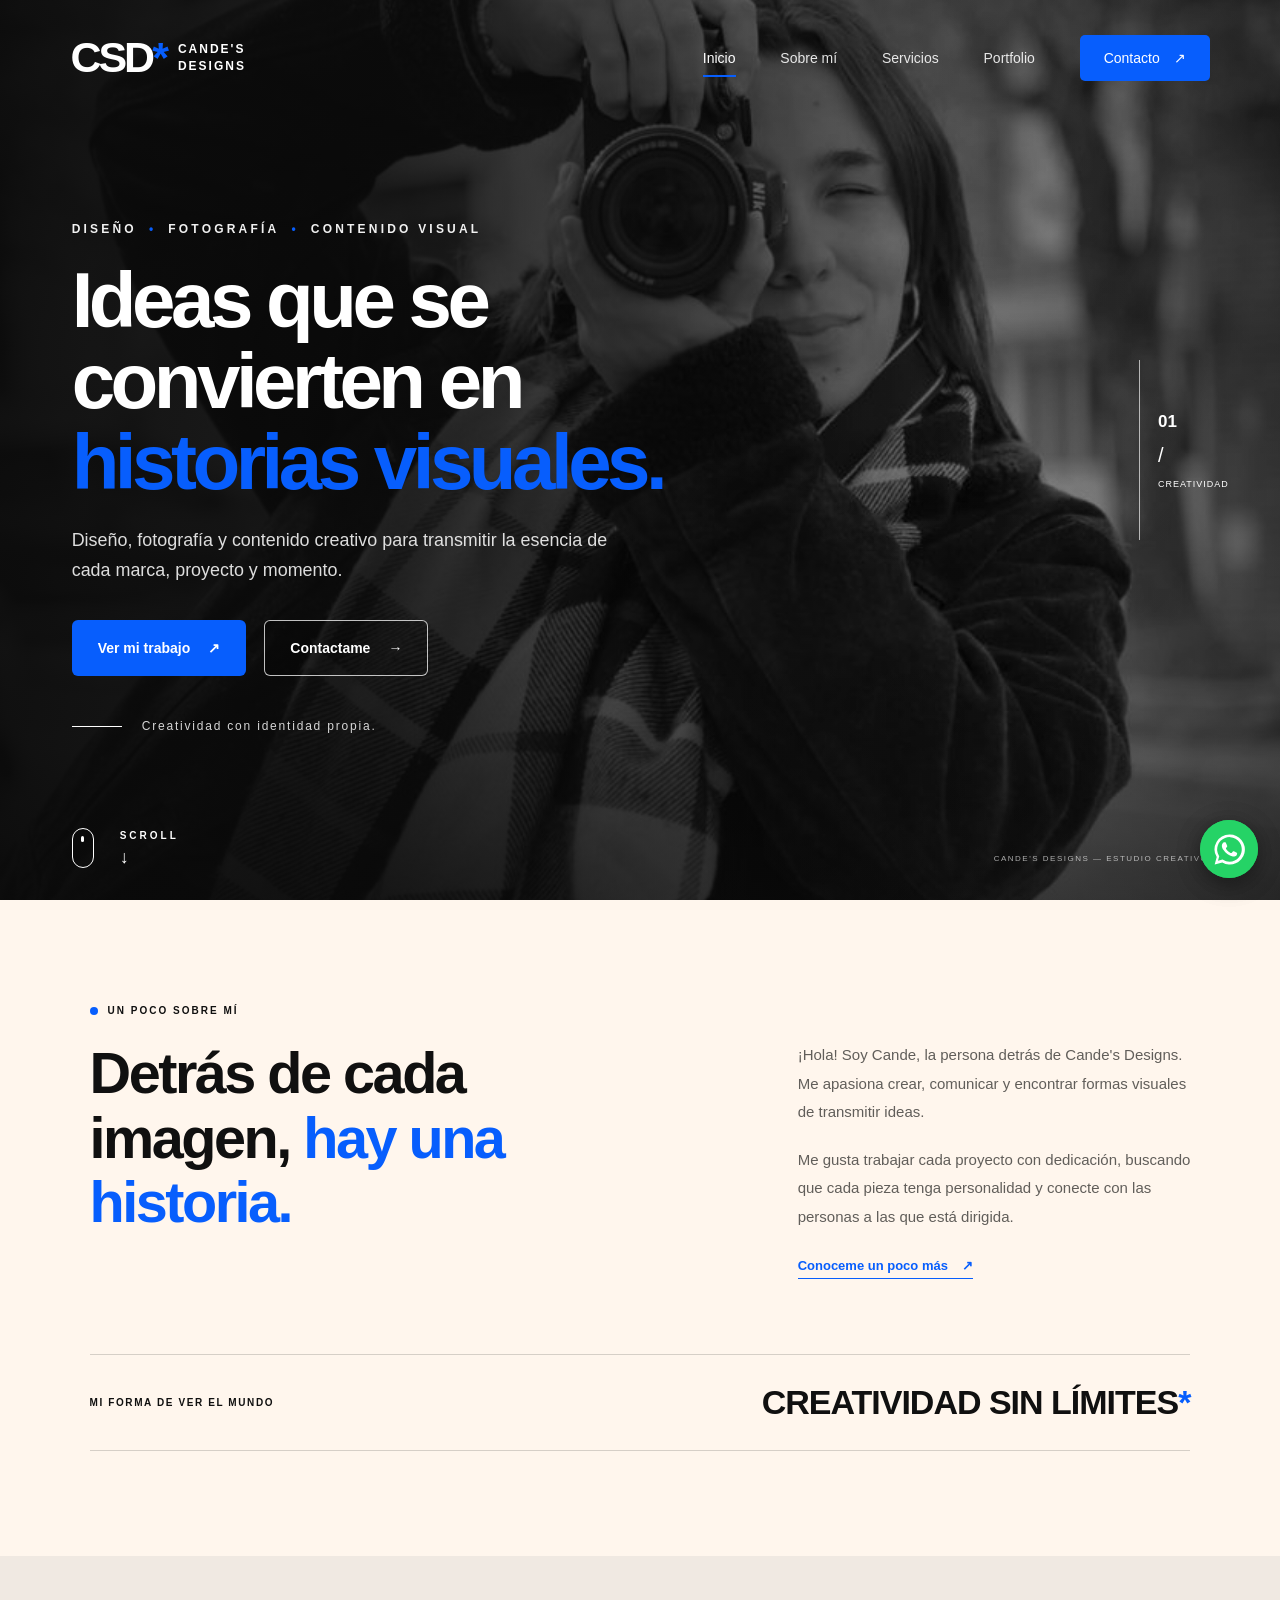
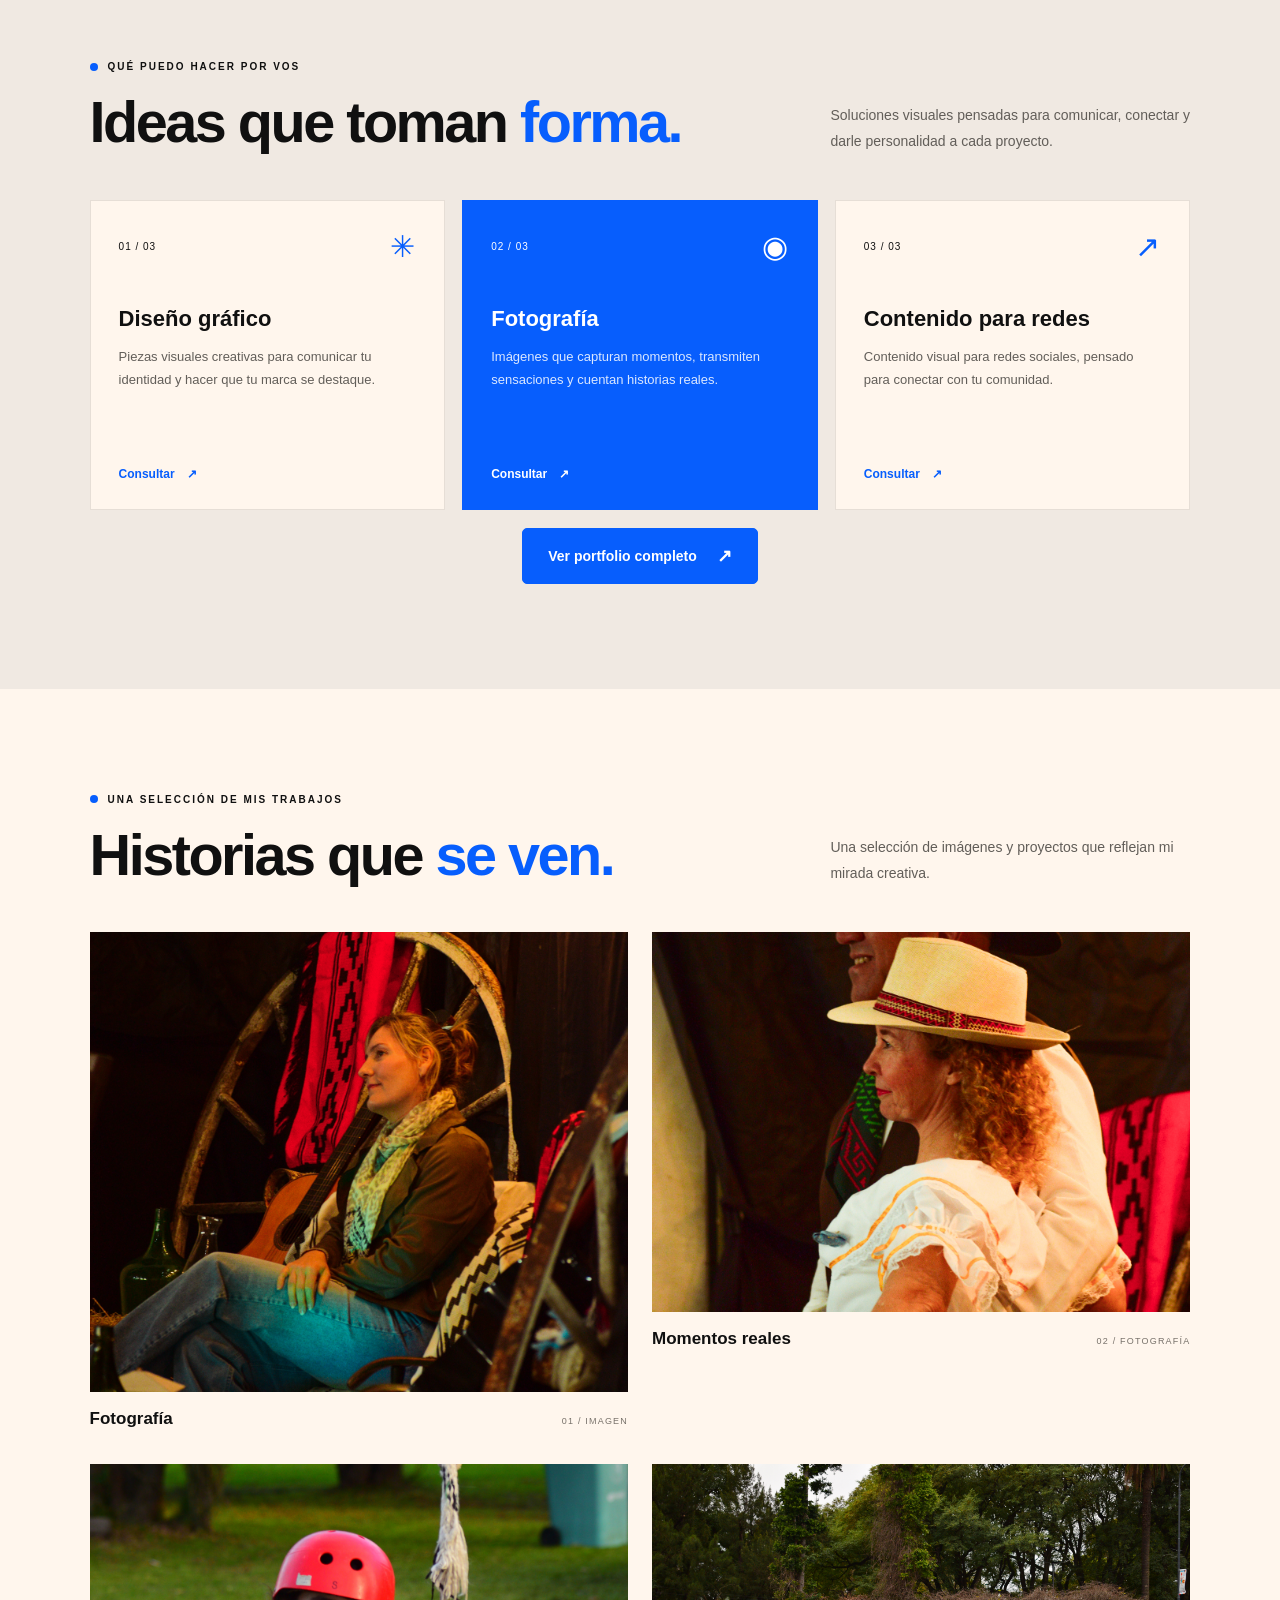
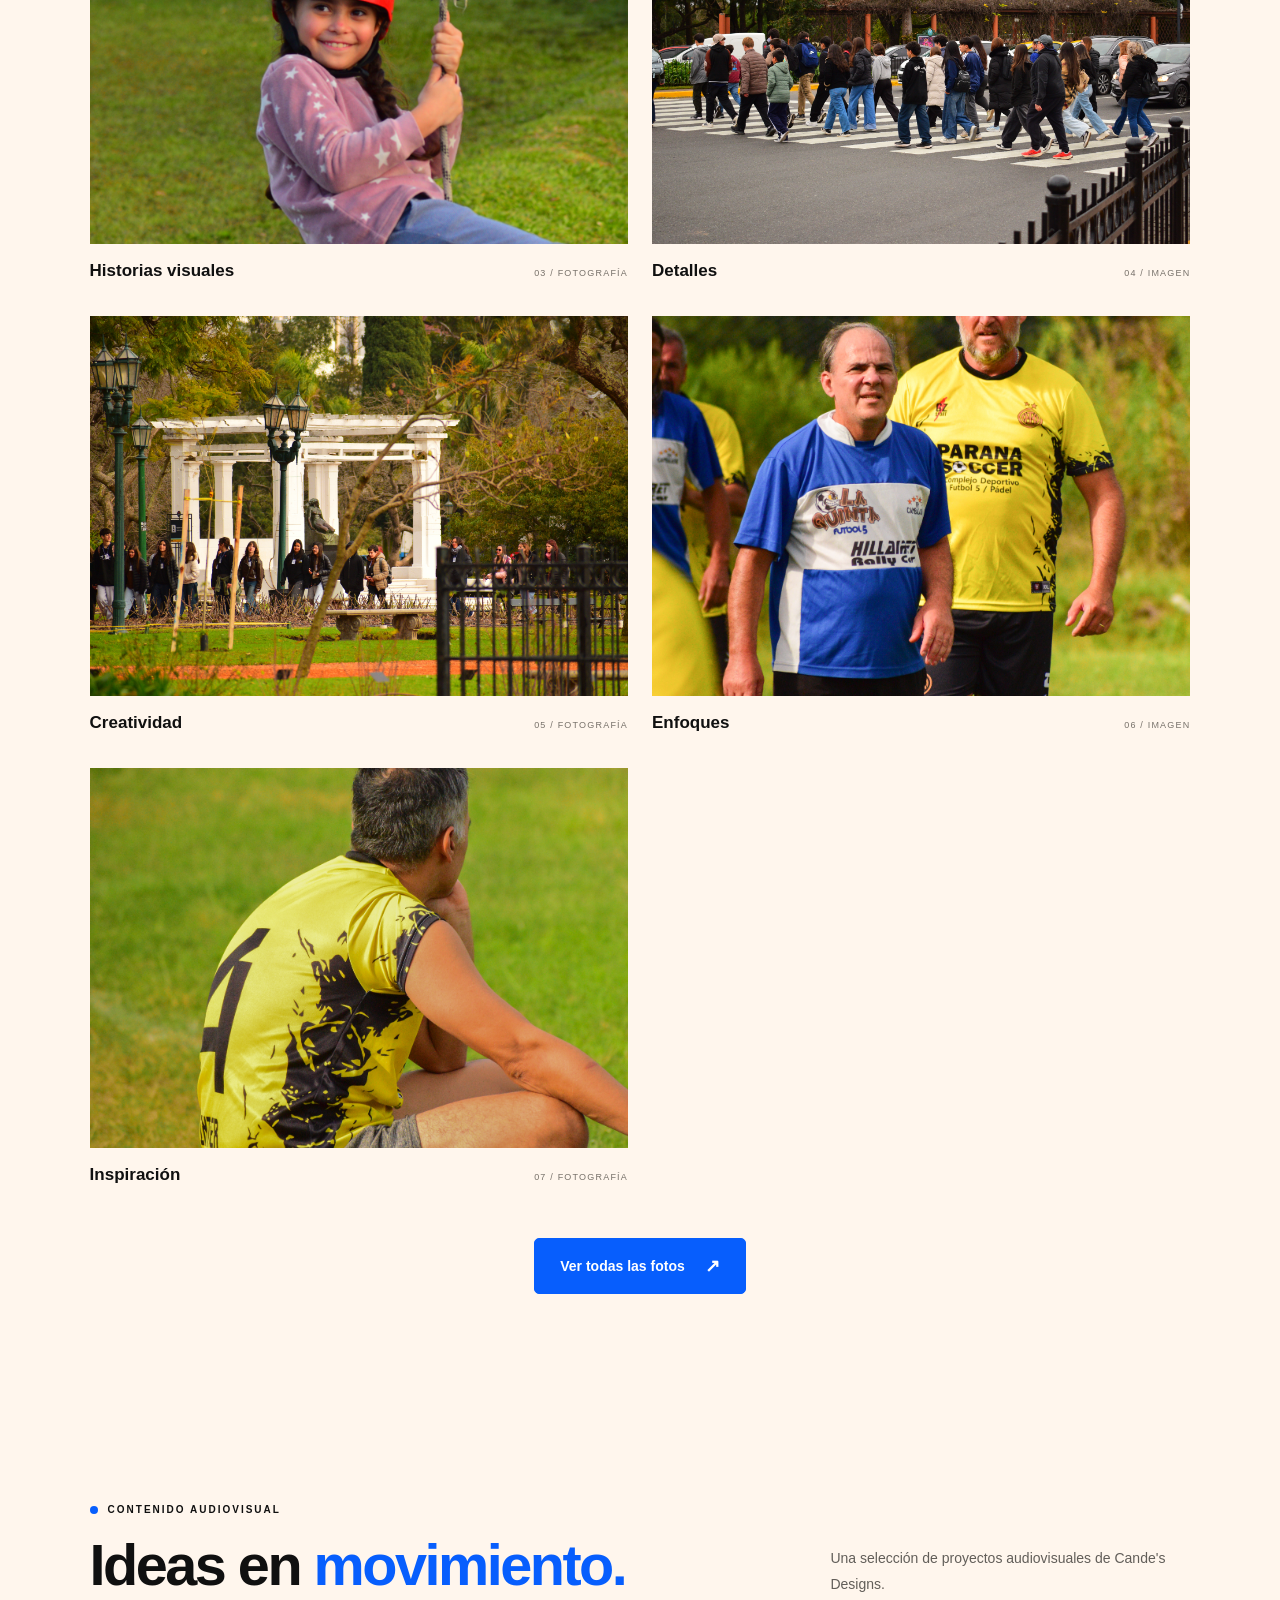
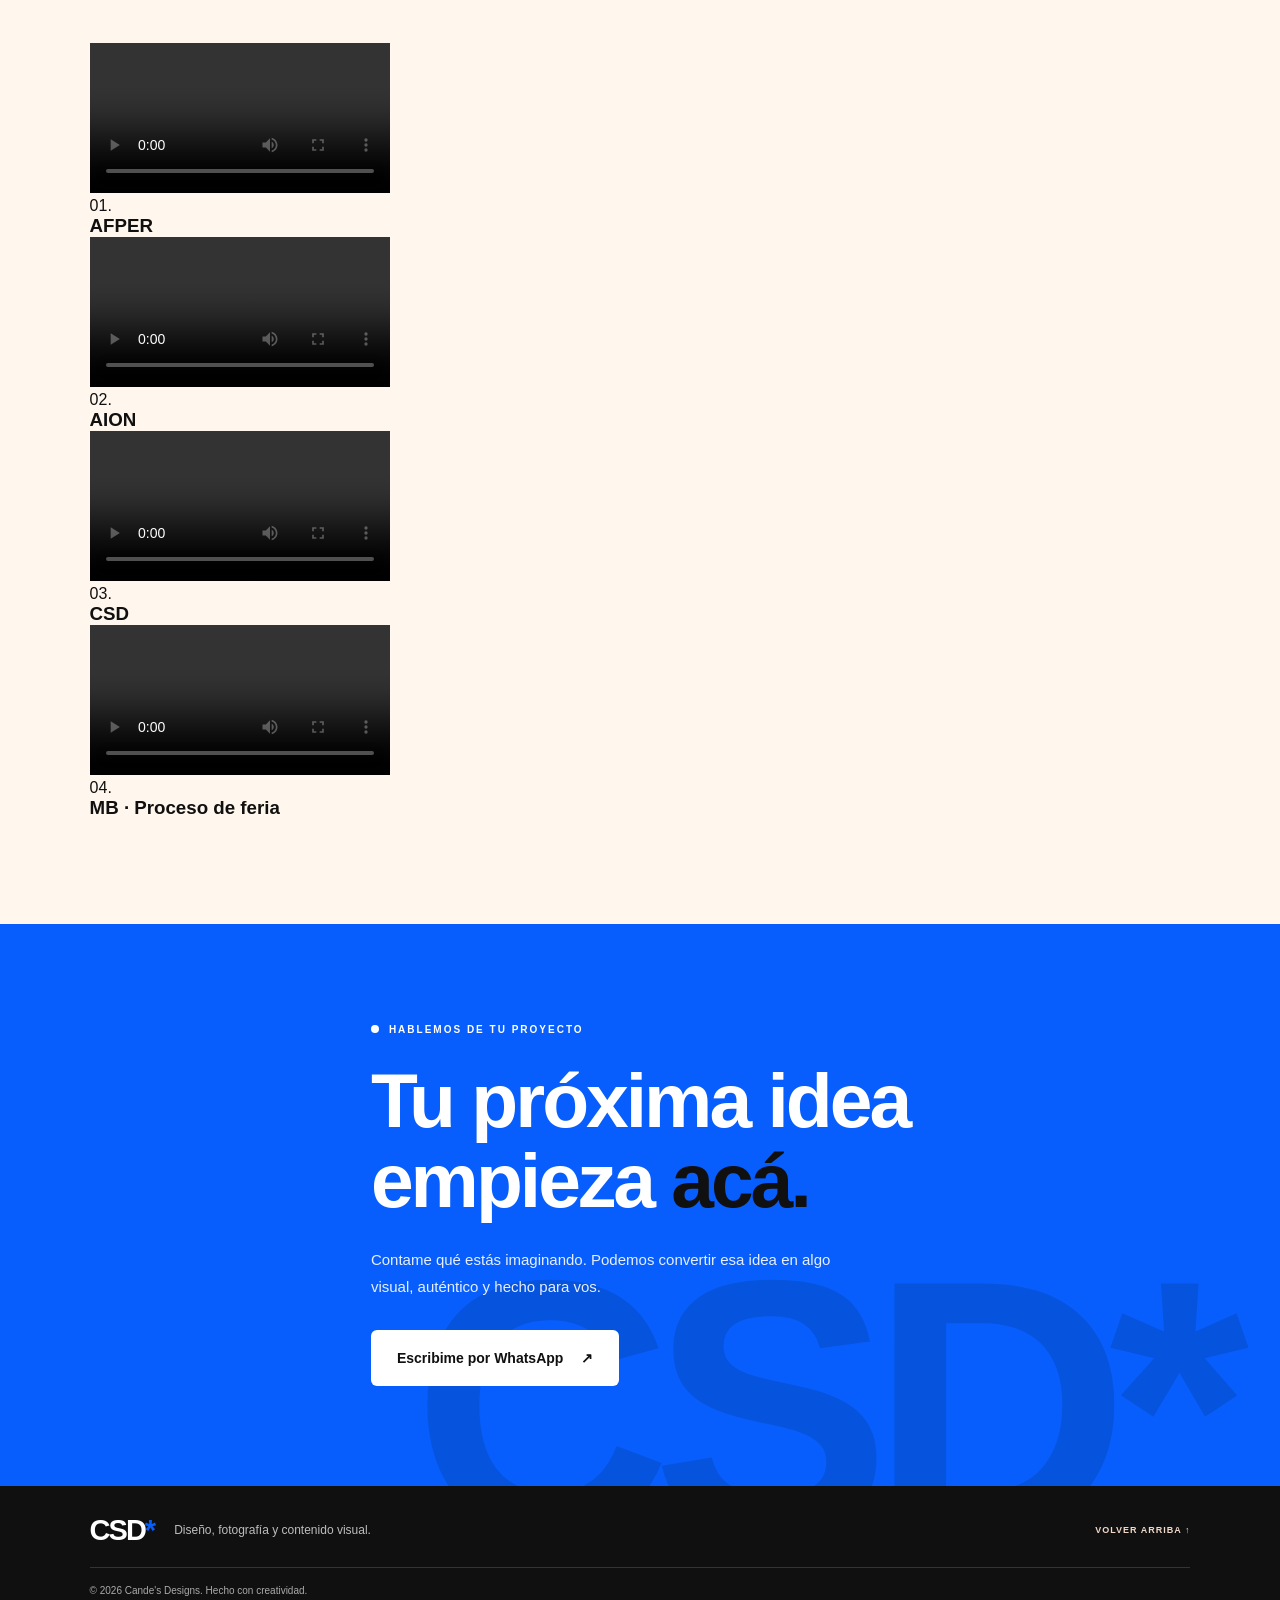
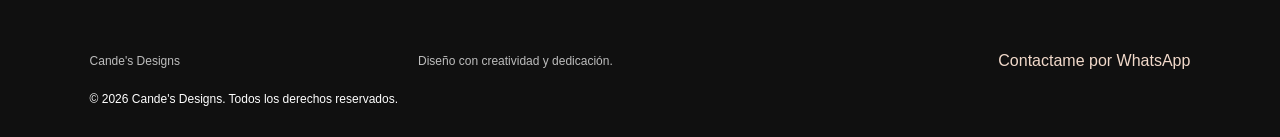
==== commit 349e9df6: "Update index.html" ====
--- a/index.html
+++ b/index.html
@@ -250,6 +250,72 @@
       </div>
     </section>
 
+    <!-- CONTENIDO AUDIOVISUAL -->
+    <section class="seccion audiovisual" id="audiovisual">
+      <div class="seccion-encabezado">
+        <div>
+          <div class="seccion-etiqueta">
+            <span class="punto-azul"></span>
+            CONTENIDO AUDIOVISUAL
+          </div>
+          <h2>Ideas en <span>movimiento.</span></h2>
+        </div>
+        <p class="seccion-intro">
+          Una selección de proyectos audiovisuales de Cande's Designs.
+        </p>
+      </div>
+
+      <div class="audiovisual-grid">
+        <article class="video-card">
+          <div class="video-marco">
+            <video controls preload="metadata" playsinline>
+              <source src="./afper.mp4" type="video/mp4">
+            </video>
+          </div>
+          <div class="video-info">
+            <span>01.</span>
+            <h3>AFPER</h3>
+          </div>
+        </article>
+
+        <article class="video-card">
+          <div class="video-marco">
+            <video controls preload="metadata" playsinline>
+              <source src="./aion-1.mp4" type="video/mp4">
+            </video>
+          </div>
+          <div class="video-info">
+            <span>02.</span>
+            <h3>AION</h3>
+          </div>
+        </article>
+
+        <article class="video-card">
+          <div class="video-marco">
+            <video controls preload="metadata" playsinline>
+              <source src="./csd-1.mp4" type="video/mp4">
+            </video>
+          </div>
+          <div class="video-info">
+            <span>03.</span>
+            <h3>CSD</h3>
+          </div>
+        </article>
+
+        <article class="video-card">
+          <div class="video-marco">
+            <video controls preload="metadata" playsinline>
+              <source src="./mb-proceso-feria.mp4" type="video/mp4">
+            </video>
+          </div>
+          <div class="video-info">
+            <span>04.</span>
+            <h3>MB · Proceso de feria</h3>
+          </div>
+        </article>
+      </div>
+    </section>
+  
     <section class="contacto" id="contacto">
       <div class="contacto-fondo">CSD*</div>
       <div class="contacto-contenido">
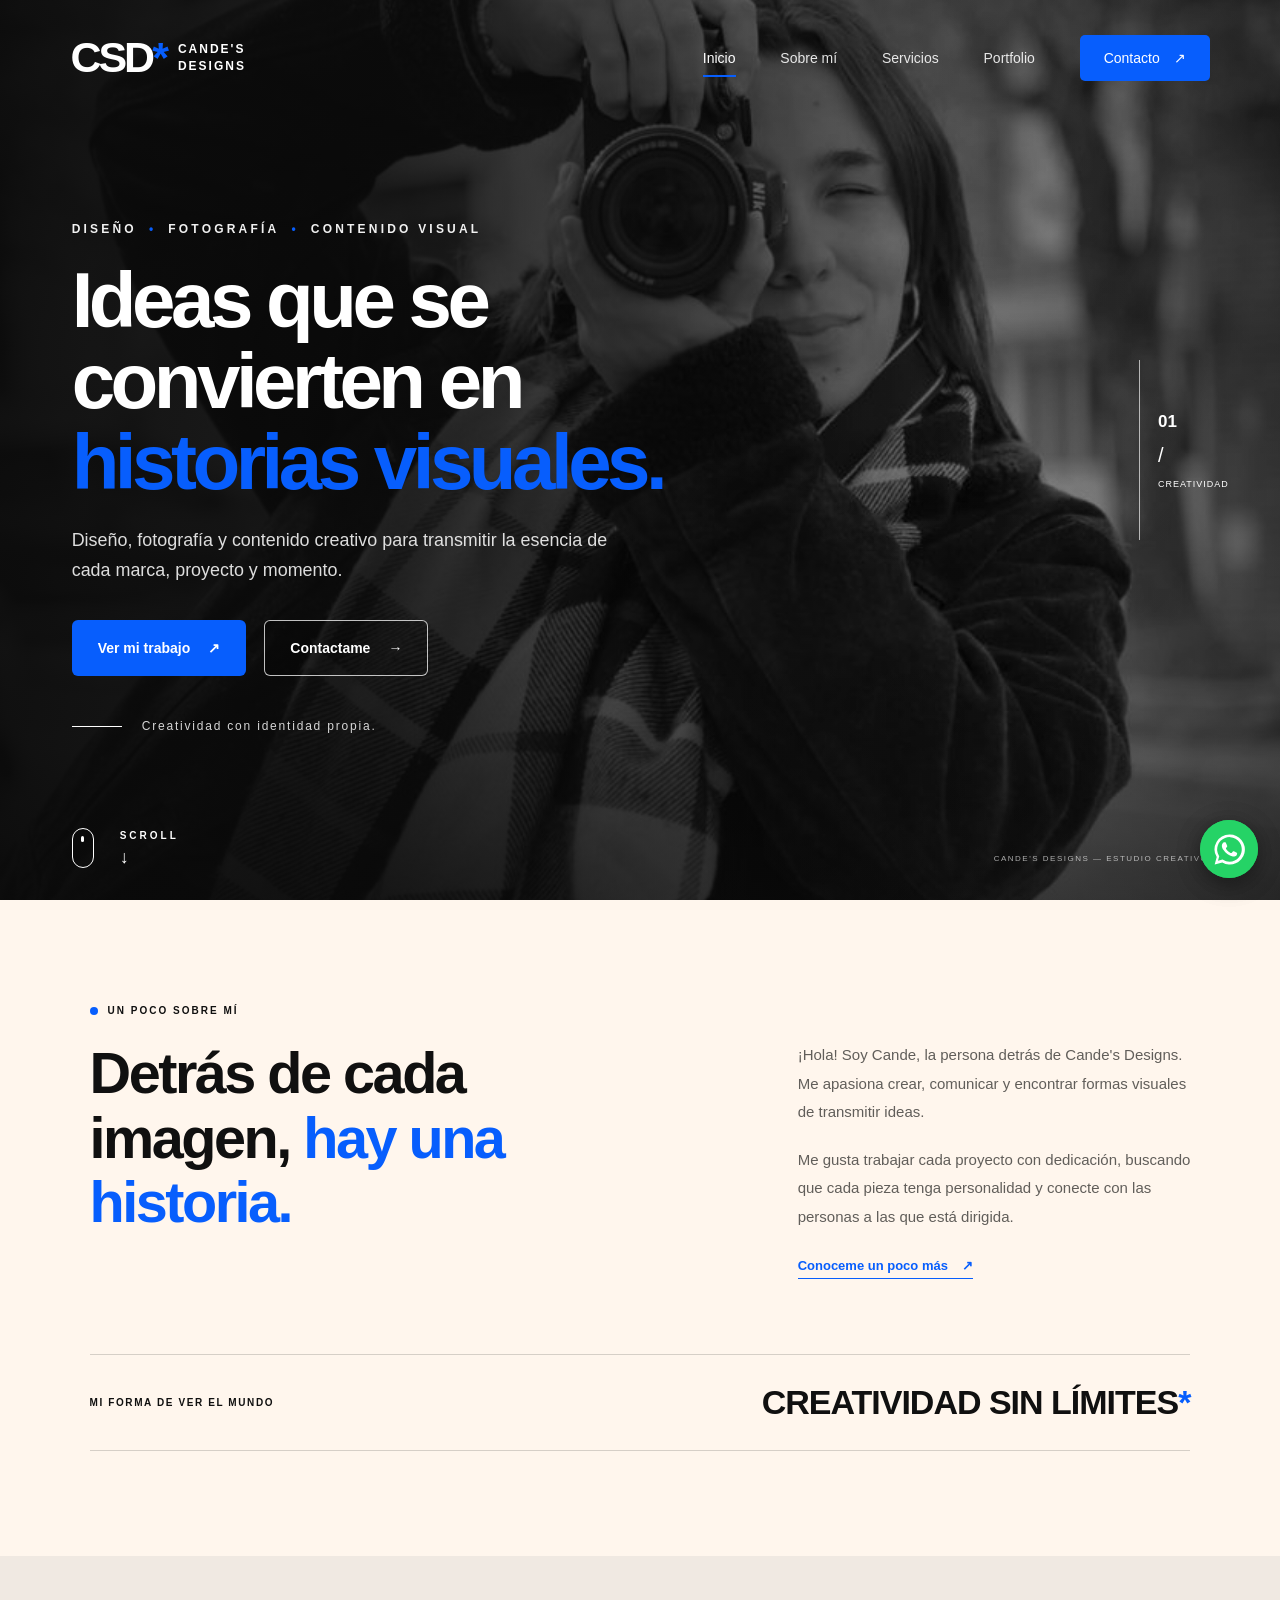
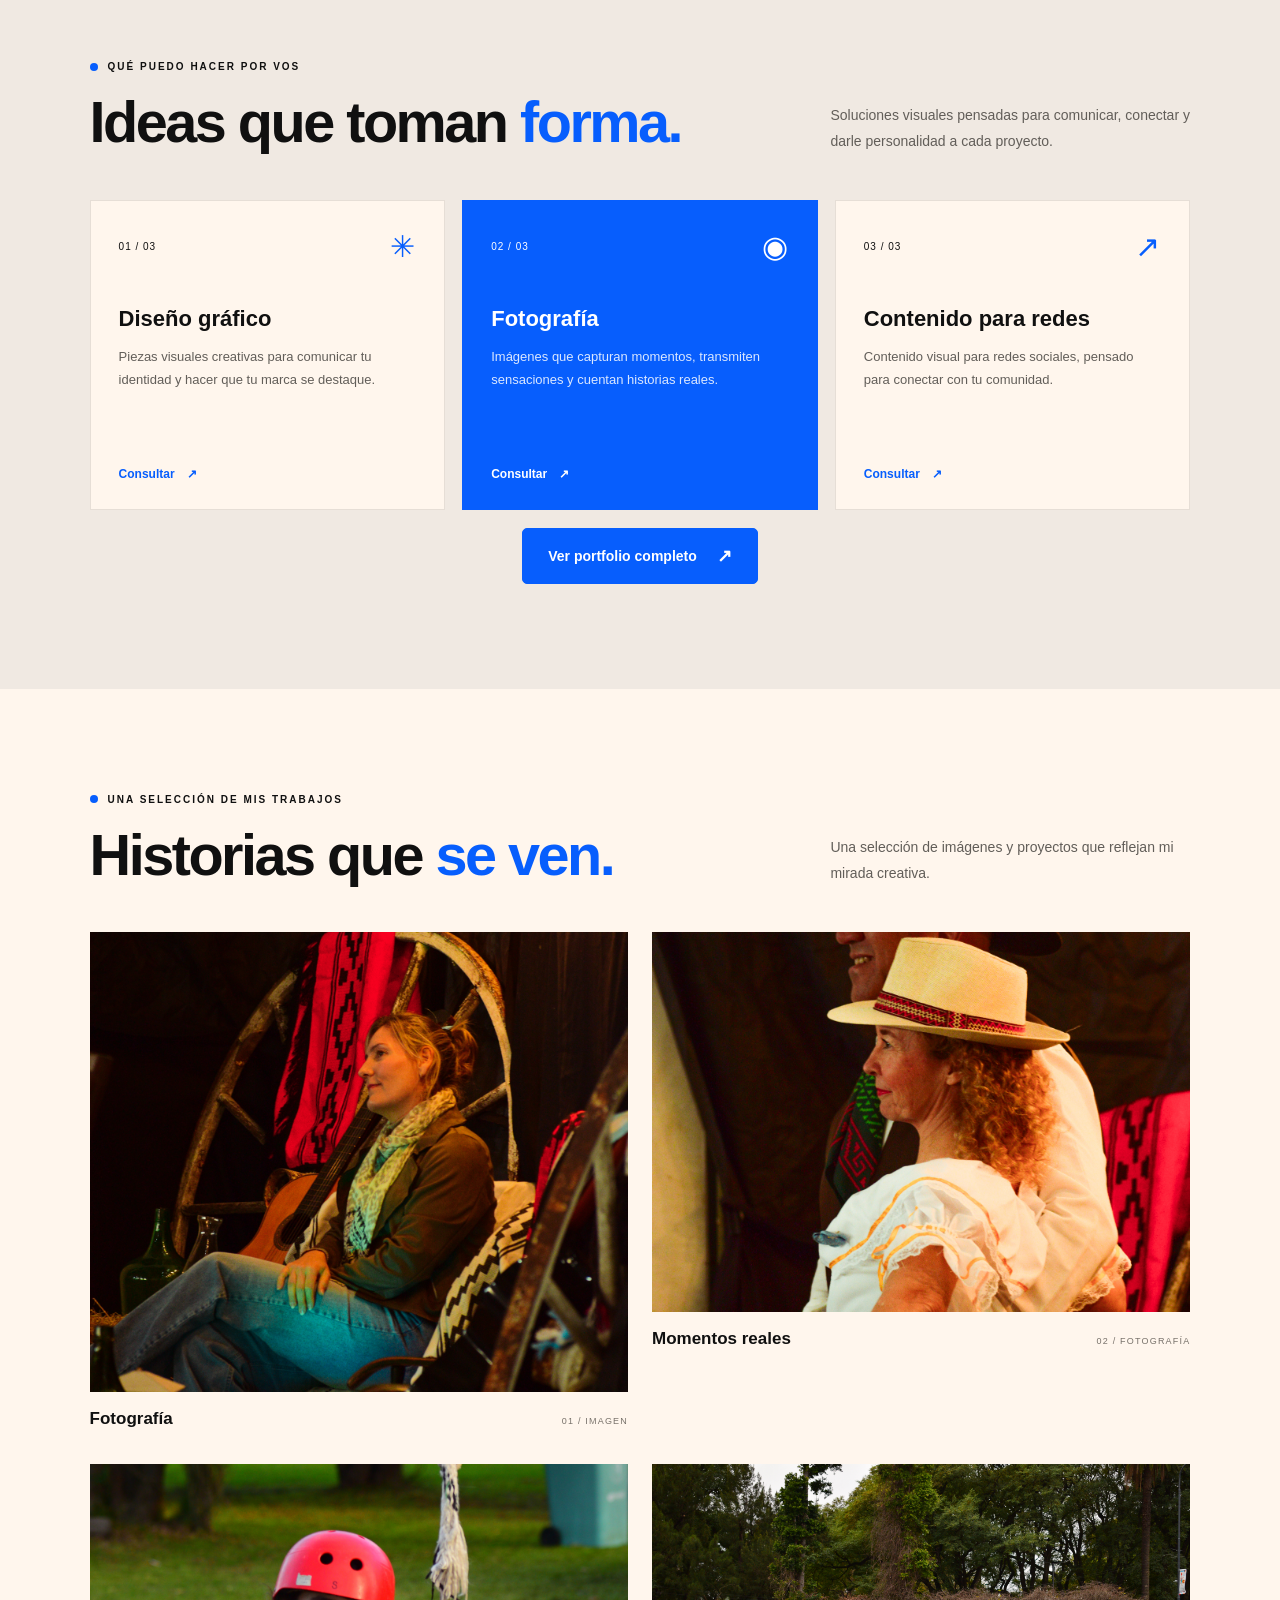
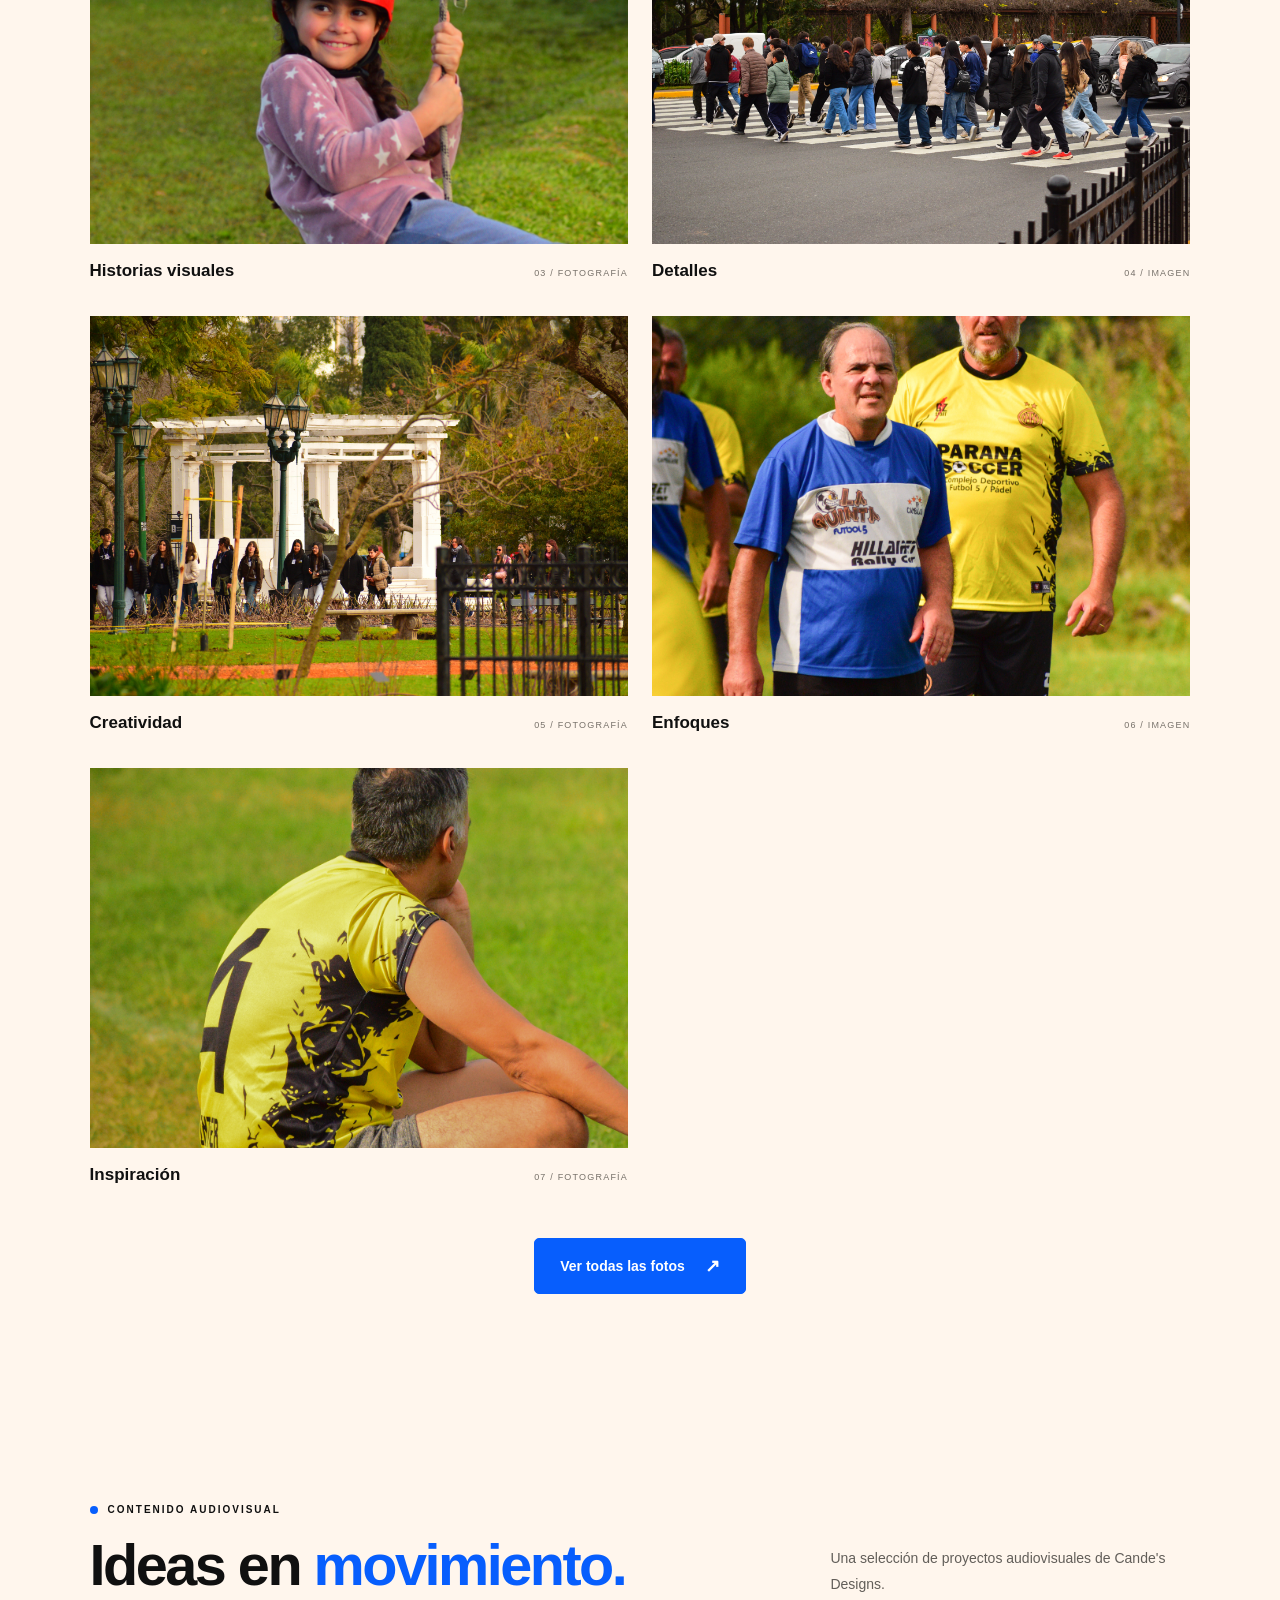
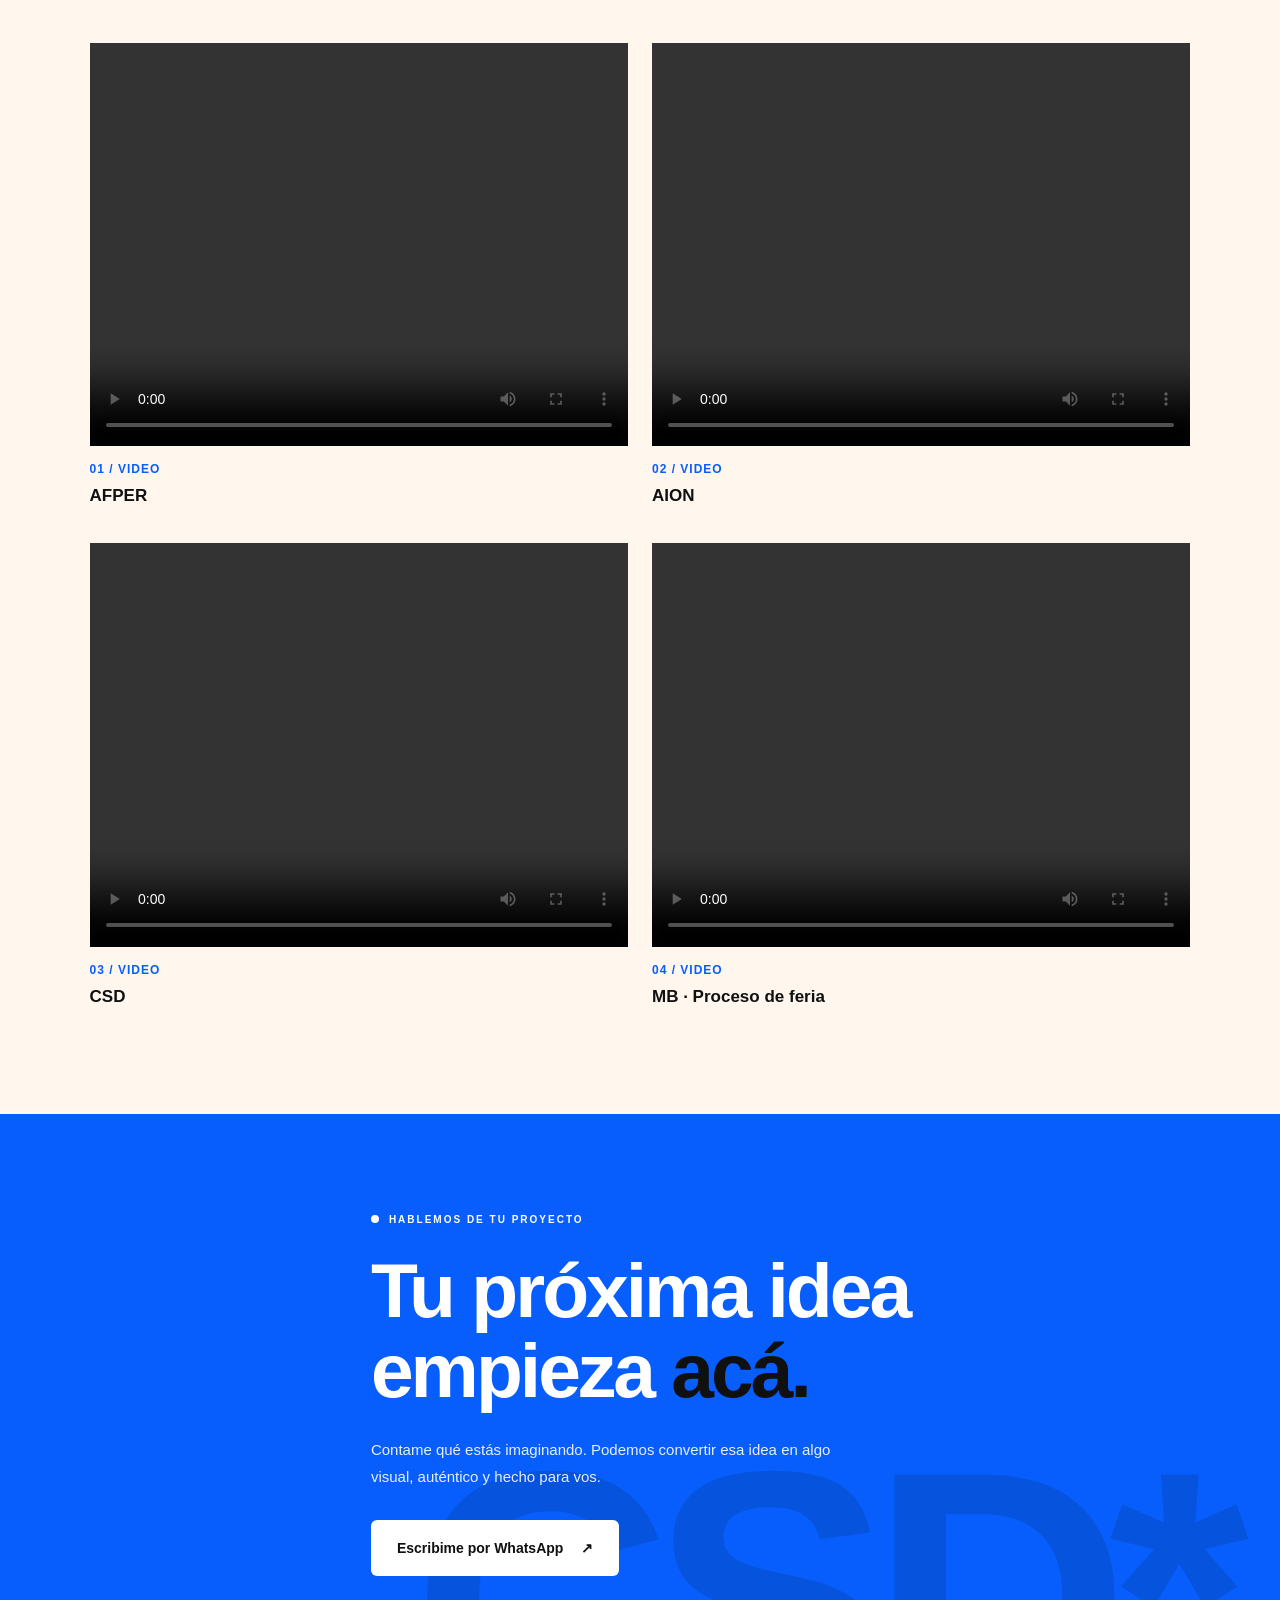
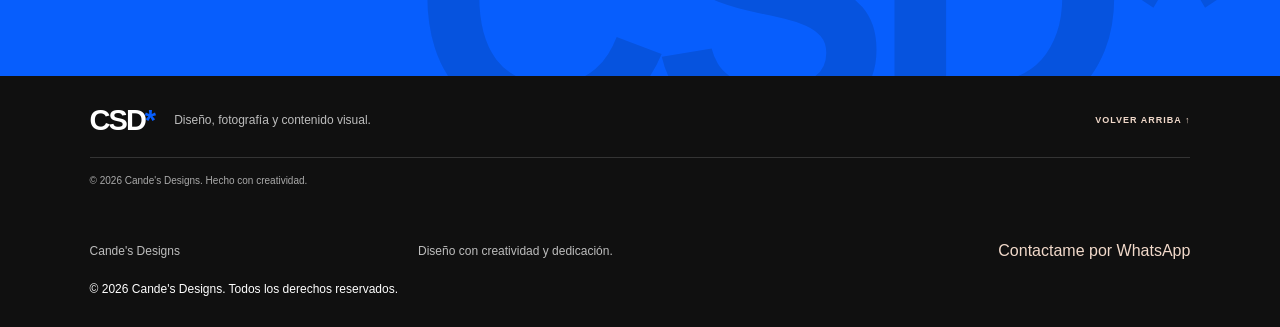
==== commit 98588215: "Refactor audiovisual section in index.html" ====
--- a/index.html
+++ b/index.html
@@ -250,71 +250,74 @@
       </div>
     </section>
 
-    <!-- CONTENIDO AUDIOVISUAL -->
-    <section class="seccion audiovisual" id="audiovisual">
-      <div class="seccion-encabezado">
-        <div>
-          <div class="seccion-etiqueta">
-            <span class="punto-azul"></span>
-            CONTENIDO AUDIOVISUAL
-          </div>
-          <h2>Ideas en <span>movimiento.</span></h2>
-        </div>
-        <p class="seccion-intro">
-          Una selección de proyectos audiovisuales de Cande's Designs.
-        </p>
-      </div>
-
-      <div class="audiovisual-grid">
-        <article class="video-card">
-          <div class="video-marco">
-            <video controls preload="metadata" playsinline>
-              <source src="./afper.mp4" type="video/mp4">
-            </video>
-          </div>
-          <div class="video-info">
-            <span>01.</span>
-            <h3>AFPER</h3>
-          </div>
-        </article>
-
-        <article class="video-card">
-          <div class="video-marco">
-            <video controls preload="metadata" playsinline>
-              <source src="./aion-1.mp4" type="video/mp4">
-            </video>
-          </div>
-          <div class="video-info">
-            <span>02.</span>
-            <h3>AION</h3>
-          </div>
-        </article>
-
-        <article class="video-card">
-          <div class="video-marco">
-            <video controls preload="metadata" playsinline>
-              <source src="./csd-1.mp4" type="video/mp4">
-            </video>
-          </div>
-          <div class="video-info">
-            <span>03.</span>
-            <h3>CSD</h3>
-          </div>
-        </article>
-
-        <article class="video-card">
-          <div class="video-marco">
-            <video controls preload="metadata" playsinline>
-              <source src="./mb-proceso-feria.mp4" type="video/mp4">
-            </video>
-          </div>
-          <div class="video-info">
-            <span>04.</span>
-            <h3>MB · Proceso de feria</h3>
-          </div>
-        </article>
-      </div>
-    </section>
+   
+<section class="seccion audiovisual" id="audiovisual">
+  <div class="seccion-encabezado">
+    <div>
+      <div class="seccion-etiqueta">
+        <span class="punto-azul"></span>
+        CONTENIDO AUDIOVISUAL
+      </div>
+      <h2>Ideas en <span>movimiento.</span></h2>
+    </div>
+    <p class="seccion-intro">
+      Una selección de proyectos audiovisuales de Cande's Designs.
+    </p>
+  </div>
+
+  <div class="audiovisual-grid">
+
+    <article class="video-card">
+      <div class="video-marco">
+        <video controls preload="metadata" playsinline>
+          <source src="./afper.mp4" type="video/mp4">
+        </video>
+      </div>
+      <div class="video-info">
+        <span>01 / VIDEO</span>
+        <h3>AFPER</h3>
+      </div>
+    </article>
+
+    <article class="video-card">
+      <div class="video-marco">
+        <video controls preload="metadata" playsinline>
+          <source src="./aion-1.mp4" type="video/mp4">
+        </video>
+      </div>
+      <div class="video-info">
+        <span>02 / VIDEO</span>
+        <h3>AION</h3>
+      </div>
+    </article>
+
+    <article class="video-card">
+      <div class="video-marco">
+        <video controls preload="metadata" playsinline>
+          <source src="./csd-1.mp4" type="video/mp4">
+        </video>
+      </div>
+      <div class="video-info">
+        <span>03 / VIDEO</span>
+        <h3>CSD</h3>
+      </div>
+    </article>
+
+    <article class="video-card">
+      <div class="video-marco">
+        <video controls preload="metadata" playsinline>
+          <source src="./mb-proceso-feria.mp4" type="video/mp4">
+        </video>
+      </div>
+      <div class="video-info">
+        <span>04 / VIDEO</span>
+        <h3>MB · Proceso de feria</h3>
+      </div>
+    </article>
+
+  </div>
+</section>
+
   
     <section class="contacto" id="contacto">
       <div class="contacto-fondo">CSD*</div>
--- a/style.css
+++ b/style.css
@@ -1377,3 +1377,163 @@
     font-size: 9px;
   }
 }
+
+/* ==============================
+   CONTENIDO AUDIOVISUAL
+============================== */
+
+.audiovisual {
+    background: var(--crema);
+}
+
+.audiovisual-grid {
+    display: grid;
+    grid-template-columns: repeat(4, minmax(0, 1fr));
+    gap: 22px;
+}
+
+.video-card {
+    min-width: 0;
+    overflow: hidden;
+    background: var(--blanco);
+    border: 1px solid rgba(16, 16, 16, 0.09);
+    transition: transform 0.3s ease, box-shadow 0.3s ease;
+}
+
+.video-card:hover {
+    transform: translateY(-5px);
+    box-shadow: 0 12px 28px rgba(0, 0, 0, 0.09);
+}
+
+.video-marco {
+    width: 100%;
+    aspect-ratio: 3 / 4;
+    overflow: hidden;
+    background: #e8dfd6;
+}
+
+.video-marco video {
+    display: block;
+    width: 100%;
+    height: 100%;
+    object-fit: cover;
+}
+
+.video-info {
+    padding: 18px 16px 22px;
+}
+
+.video-info span {
+    display: block;
+    margin-bottom: 9px;
+    color: var(--azul);
+    font-size: 12px;
+    font-weight: 700;
+    letter-spacing: 1px;
+}
+
+.video-info h3 {
+    color: var(--negro);
+    font-family: var(--fuente-titulo);
+    font-size: 17px;
+    font-weight: 600;
+    line-height: 1.4;
+}
+
+/* Tablets */
+@media (max-width: 1000px) {
+    .audiovisual-grid {
+        grid-template-columns: repeat(2, minmax(0, 1fr));
+        gap: 20px;
+    }
+}
+
+/* Celulares */
+@media (max-width: 700px) {
+    .audiovisual-grid {
+        grid-template-columns: 1fr;
+        gap: 25px;
+    }
+
+    .video-marco {
+        aspect-ratio: 4 / 3;
+    }
+
+    .video-info {
+        padding: 16px;
+    }
+}
+
+/* CONTENIDO AUDIOVISUAL: DOS POR FILA */
+
+.audiovisual-grid {
+    display: grid;
+    grid-template-columns: repeat(2, minmax(0, 1fr));
+    gap: 35px 24px;
+    align-items: start;
+}
+
+.video-card {
+    width: 100%;
+    min-width: 0;
+    overflow: hidden;
+    background: transparent;
+    border: none;
+    box-shadow: none;
+    transform: none;
+}
+
+.video-card:hover {
+    transform: none;
+    box-shadow: none;
+}
+
+.video-marco {
+    width: 100%;
+    aspect-ratio: 4 / 3;
+    overflow: hidden;
+    background: #e8dfd6;
+}
+
+.video-marco video {
+    display: block;
+    width: 100%;
+    height: 100%;
+    object-fit: cover;
+}
+
+.video-info {
+    padding: 16px 0 0;
+}
+
+.video-info span {
+    display: block;
+    margin-bottom: 8px;
+    color: var(--azul);
+    font-size: 12px;
+    font-weight: 700;
+}
+
+.video-info h3 {
+    color: var(--negro);
+    font-family: var(--fuente-titulo);
+    font-size: 17px;
+    font-weight: 600;
+    line-height: 1.4;
+}
+
+/* Celulares: dos por fila también */
+@media (max-width: 700px) {
+    .audiovisual-grid {
+        grid-template-columns: repeat(2, minmax(0, 1fr));
+        gap: 24px 14px;
+    }
+
+    .video-marco {
+        aspect-ratio: 4 / 3;
+    }
+
+    .video-info h3 {
+        font-size: 14px;
+    }
+}
